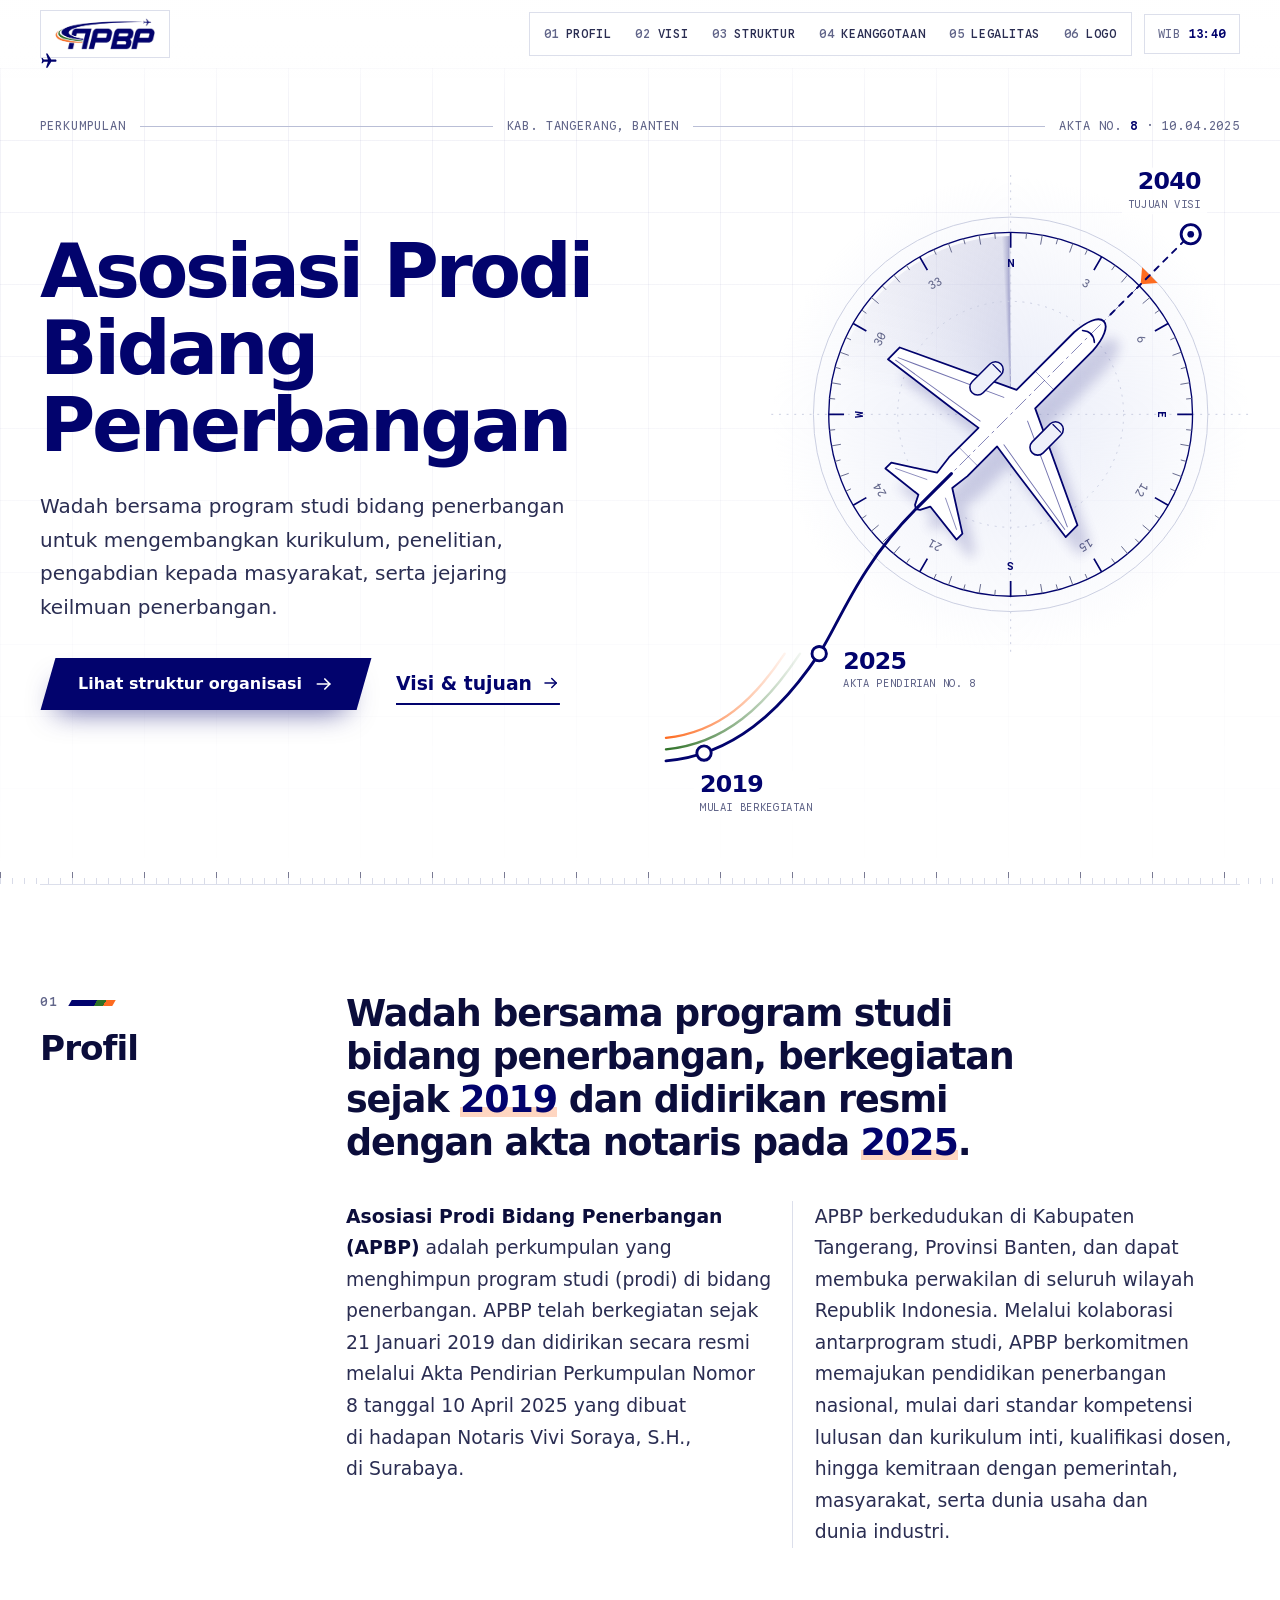
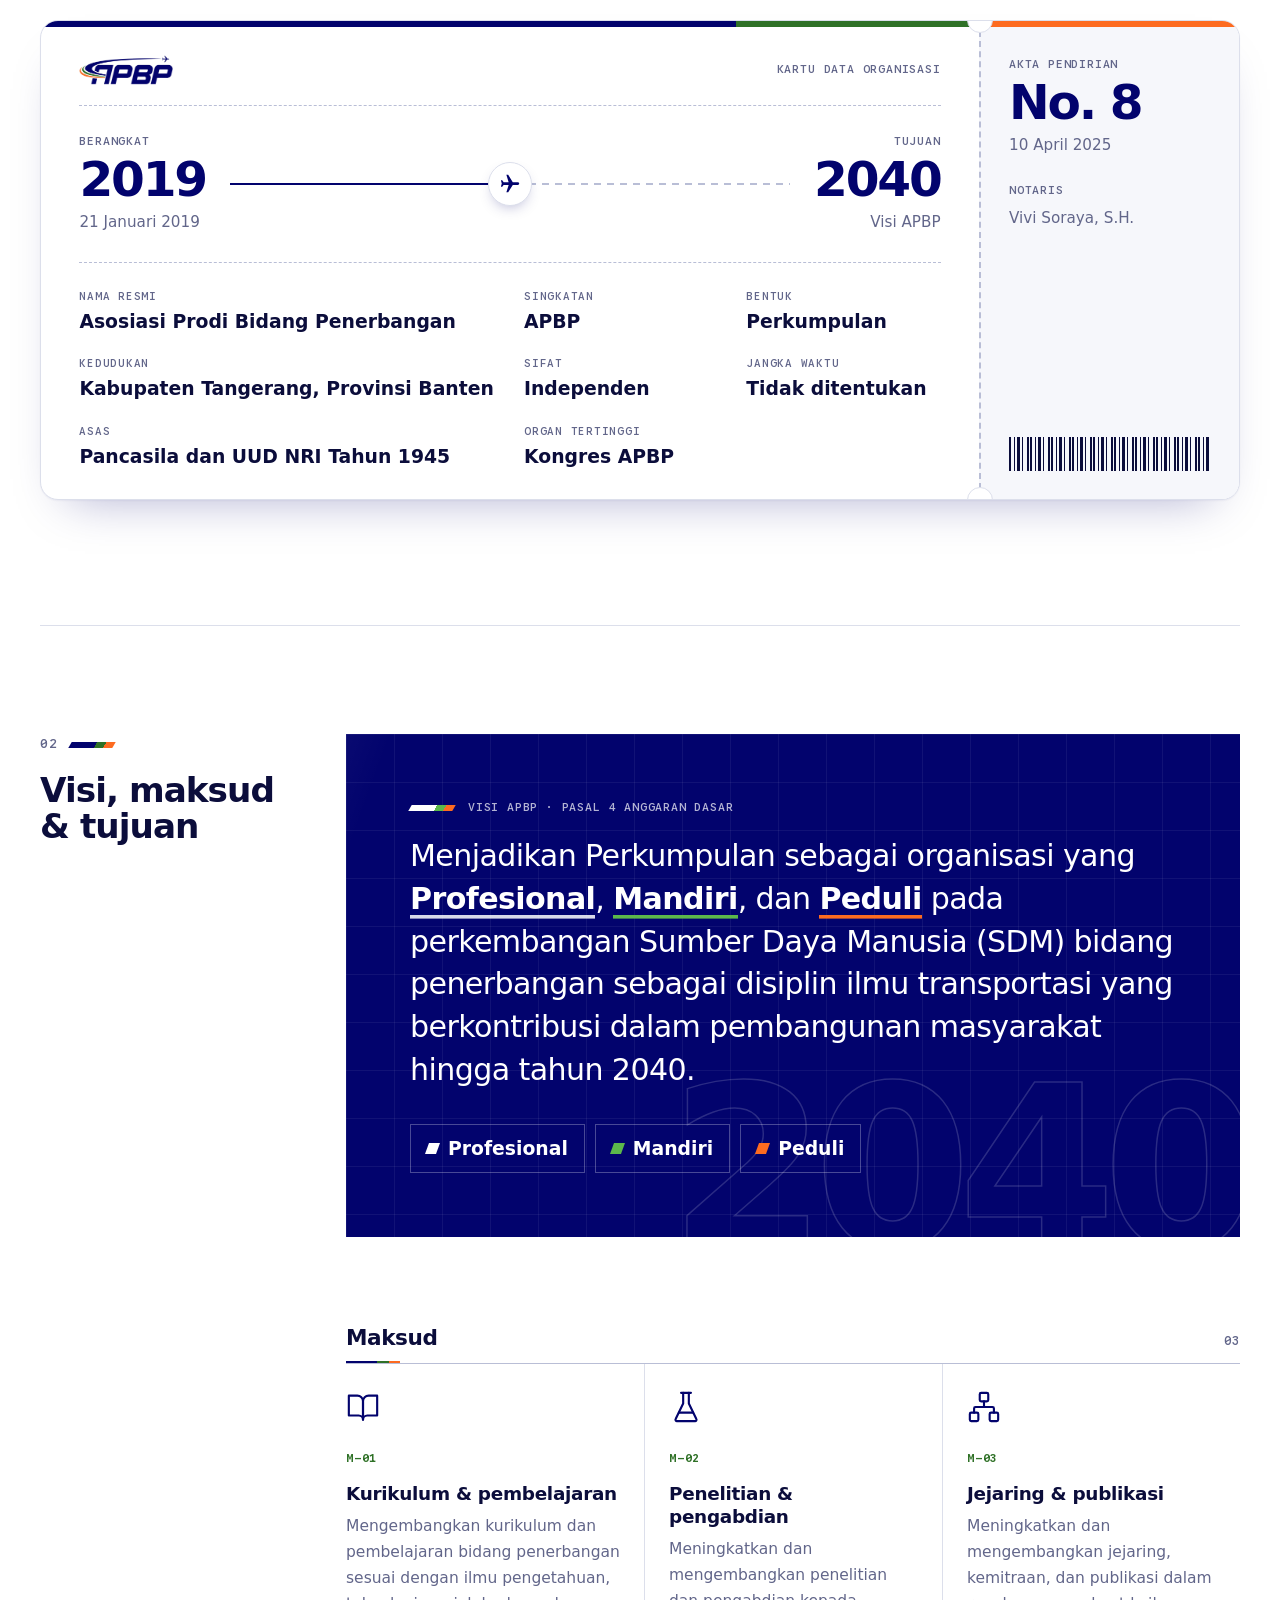
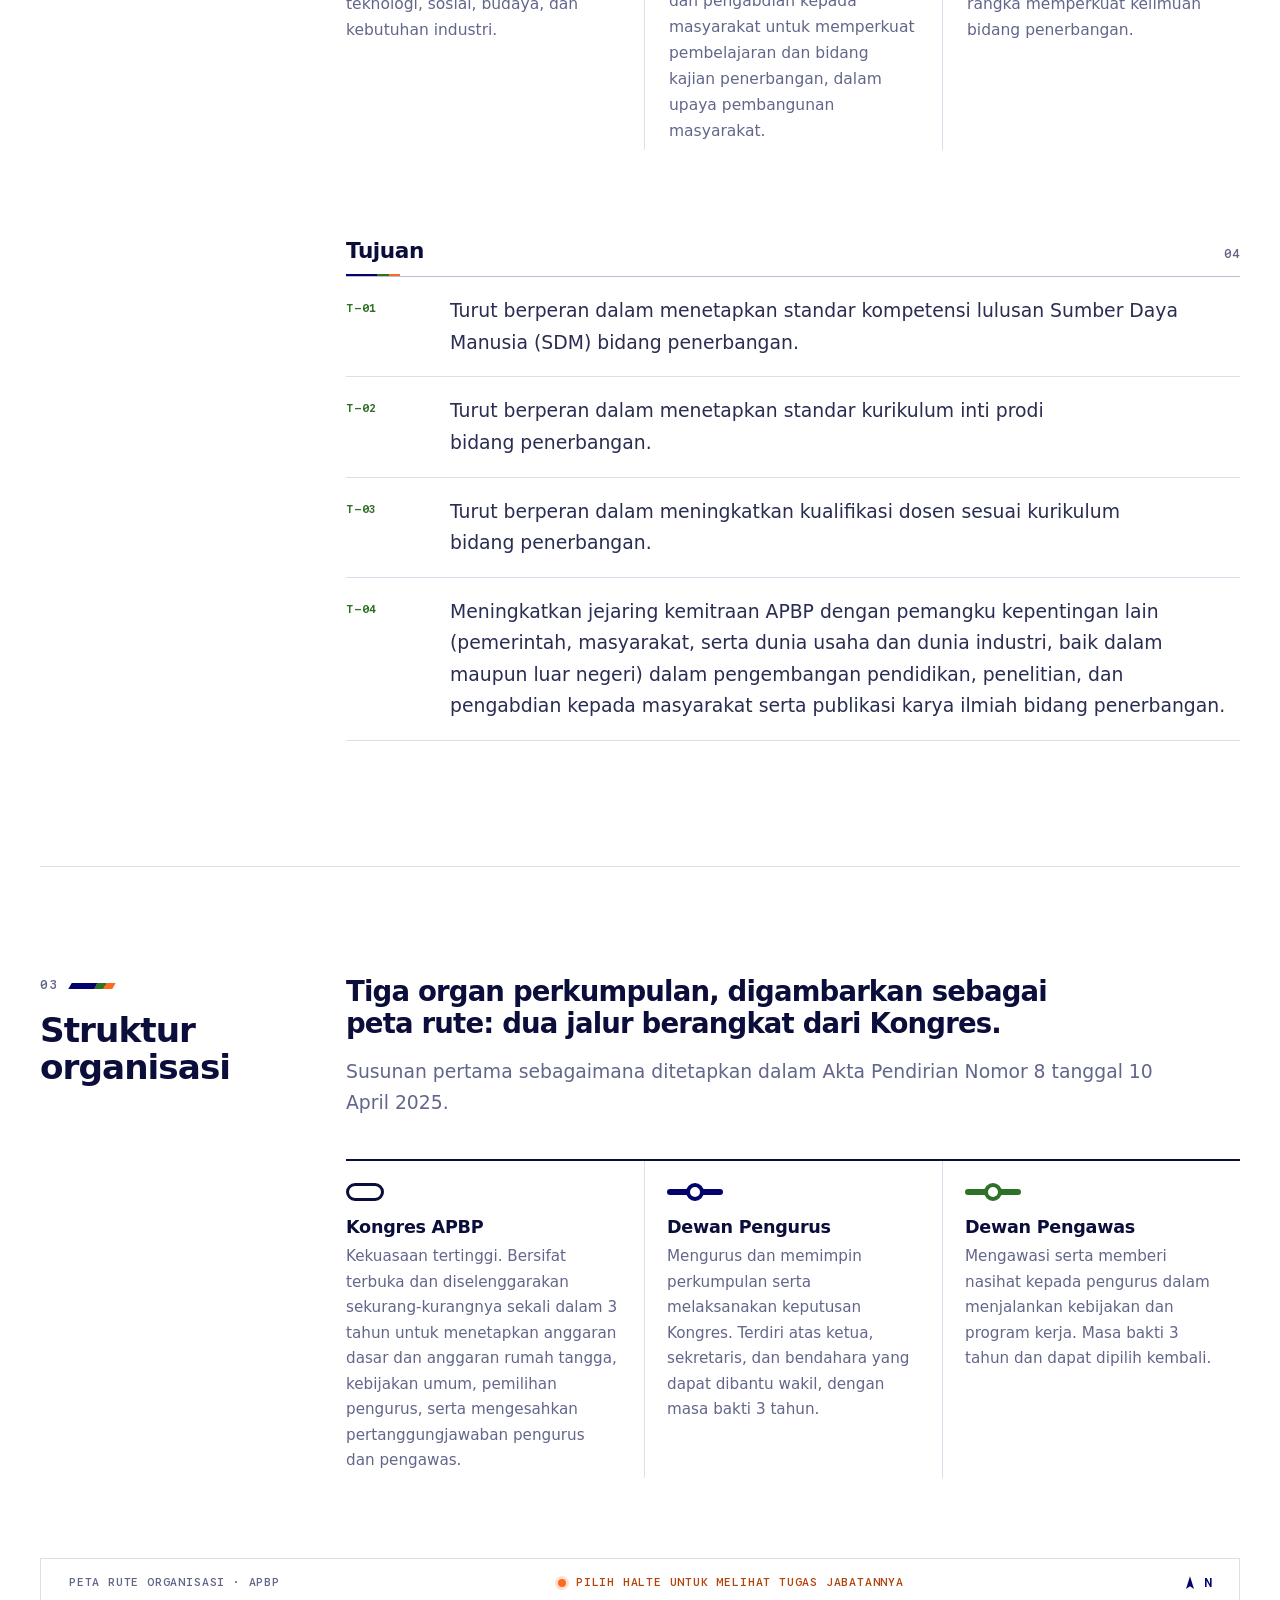
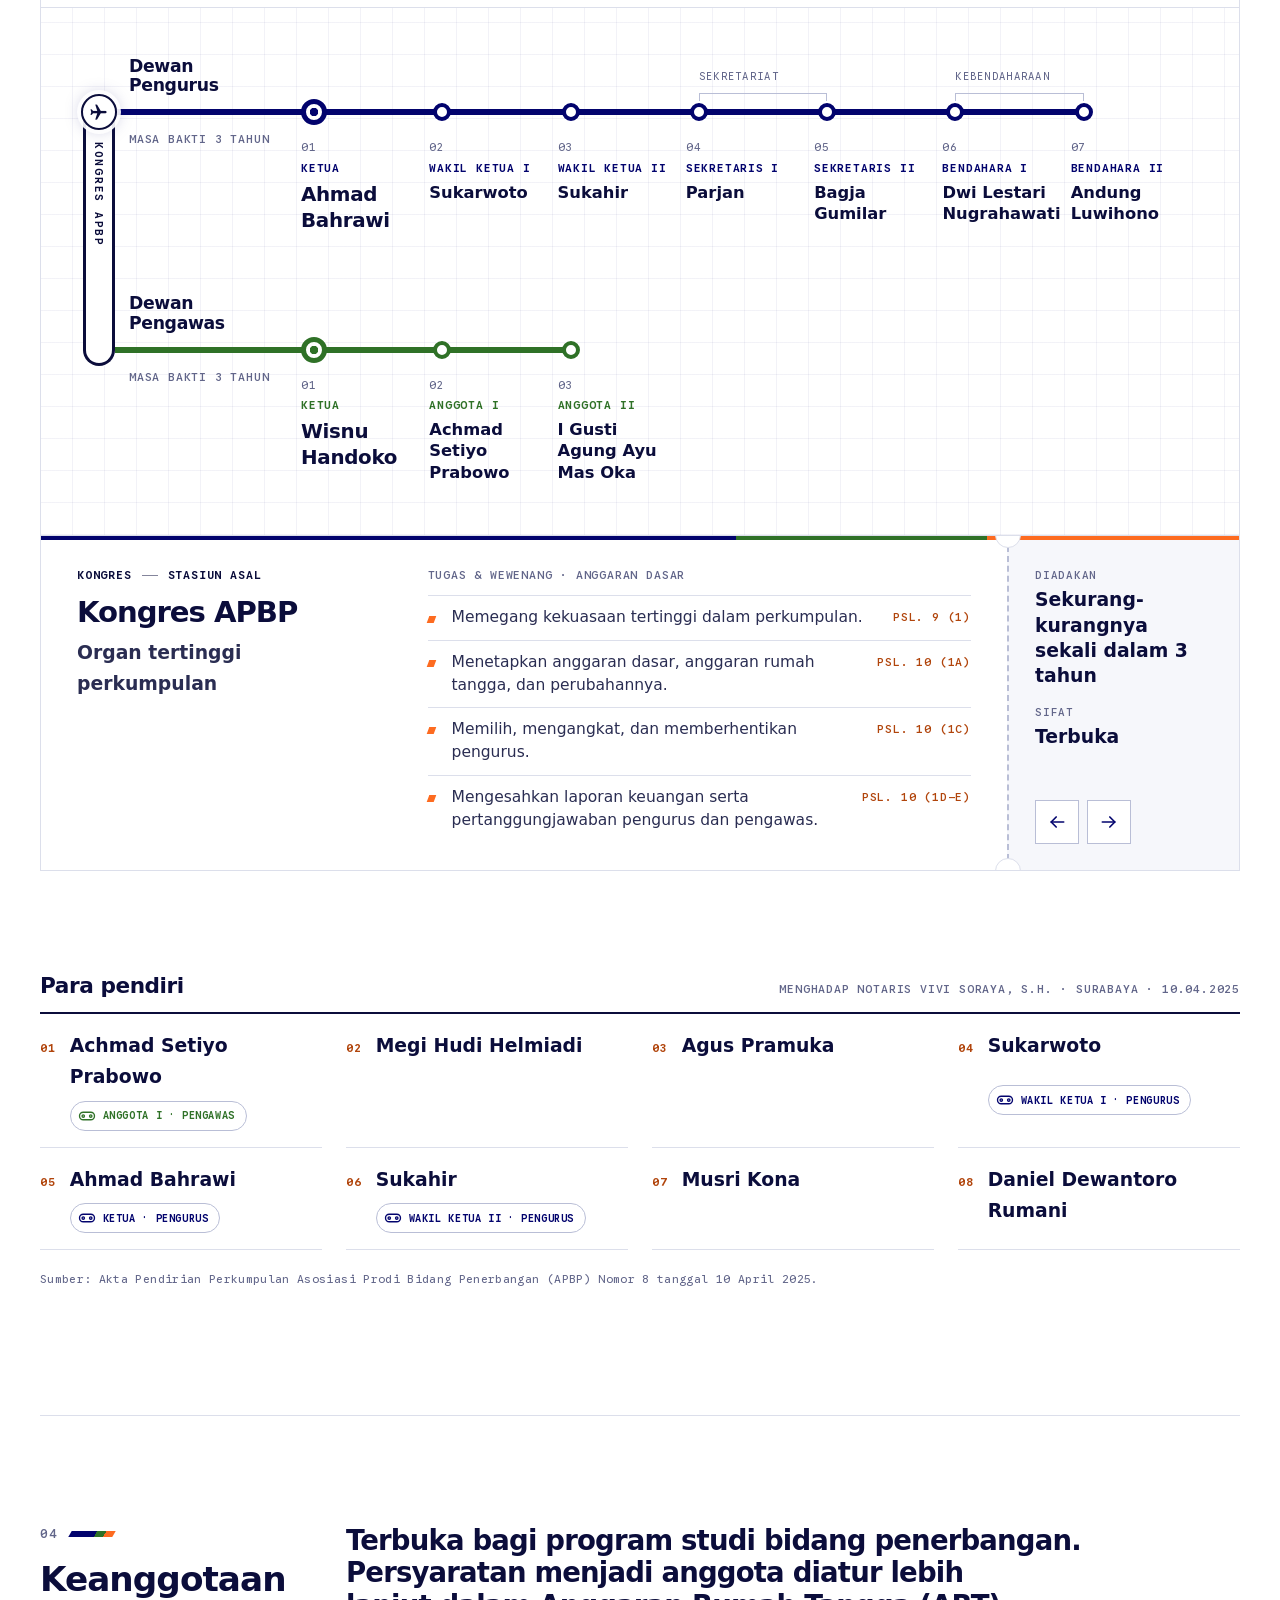
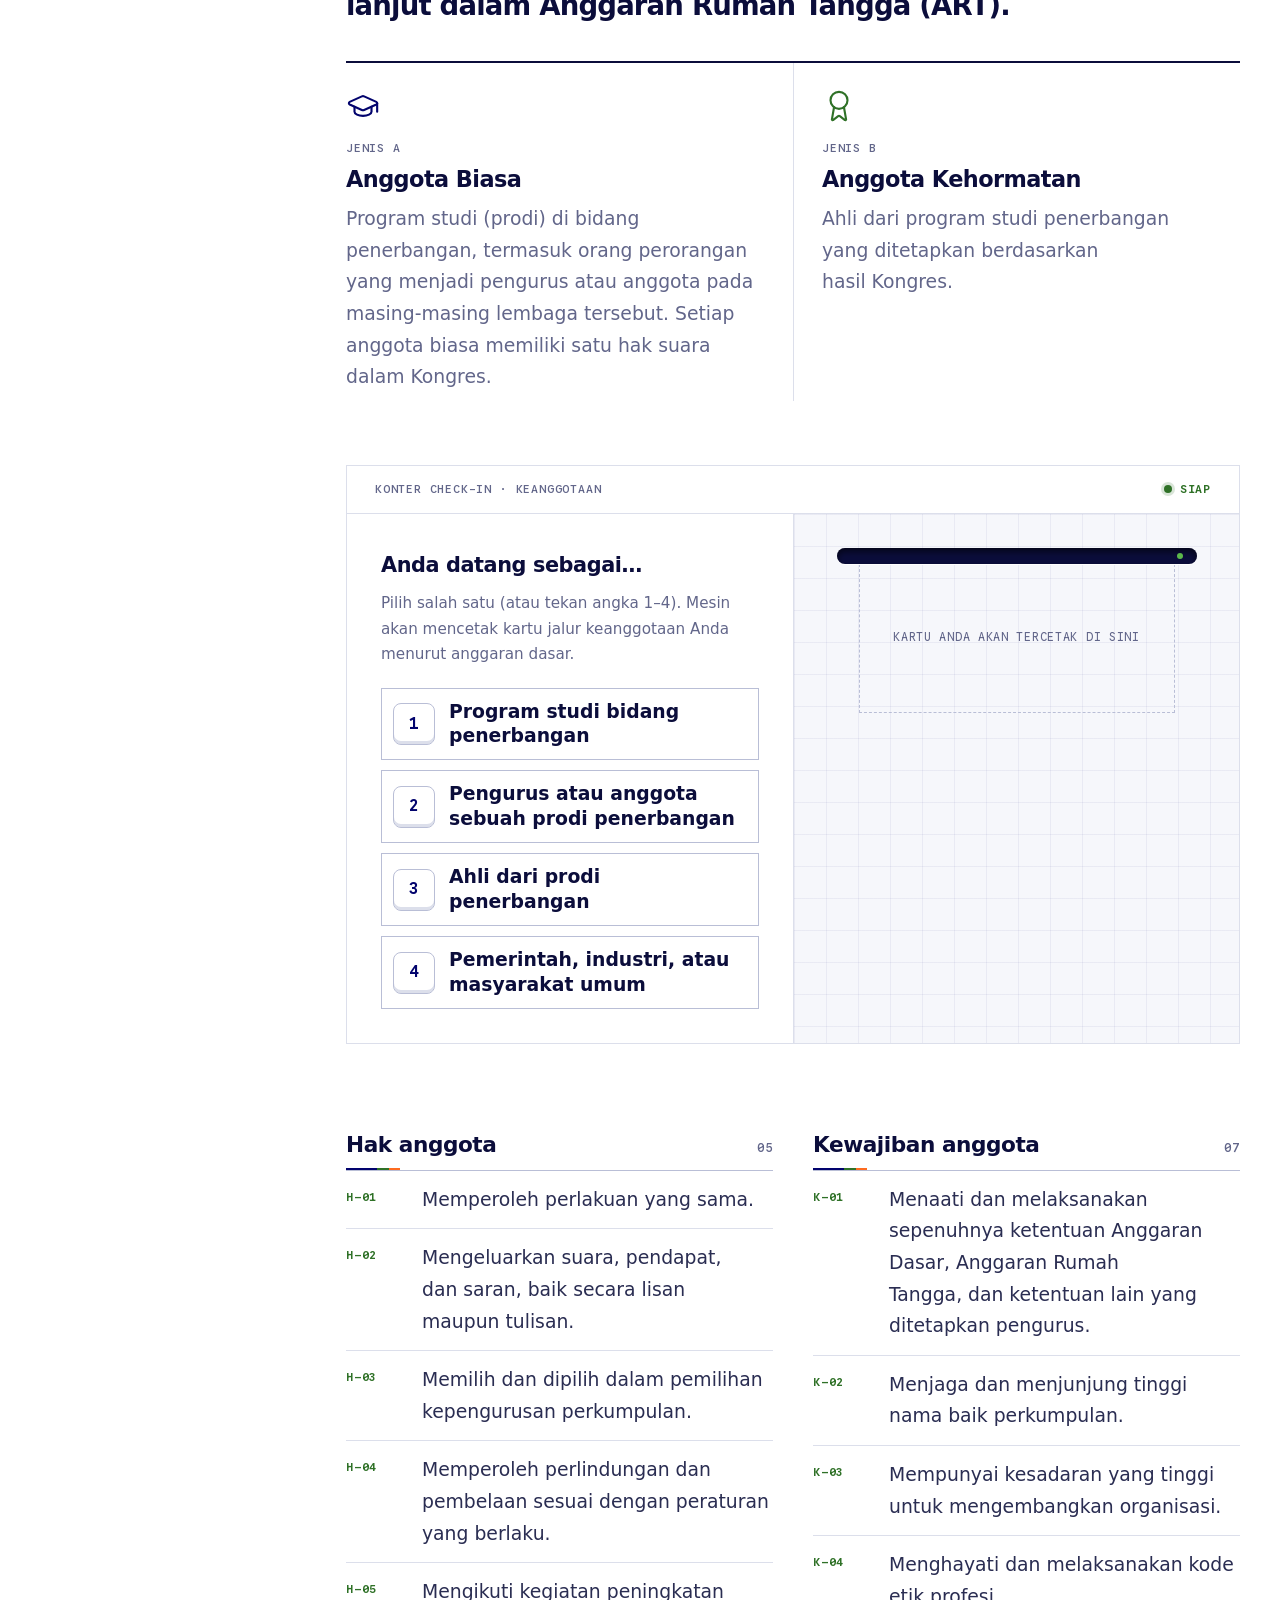
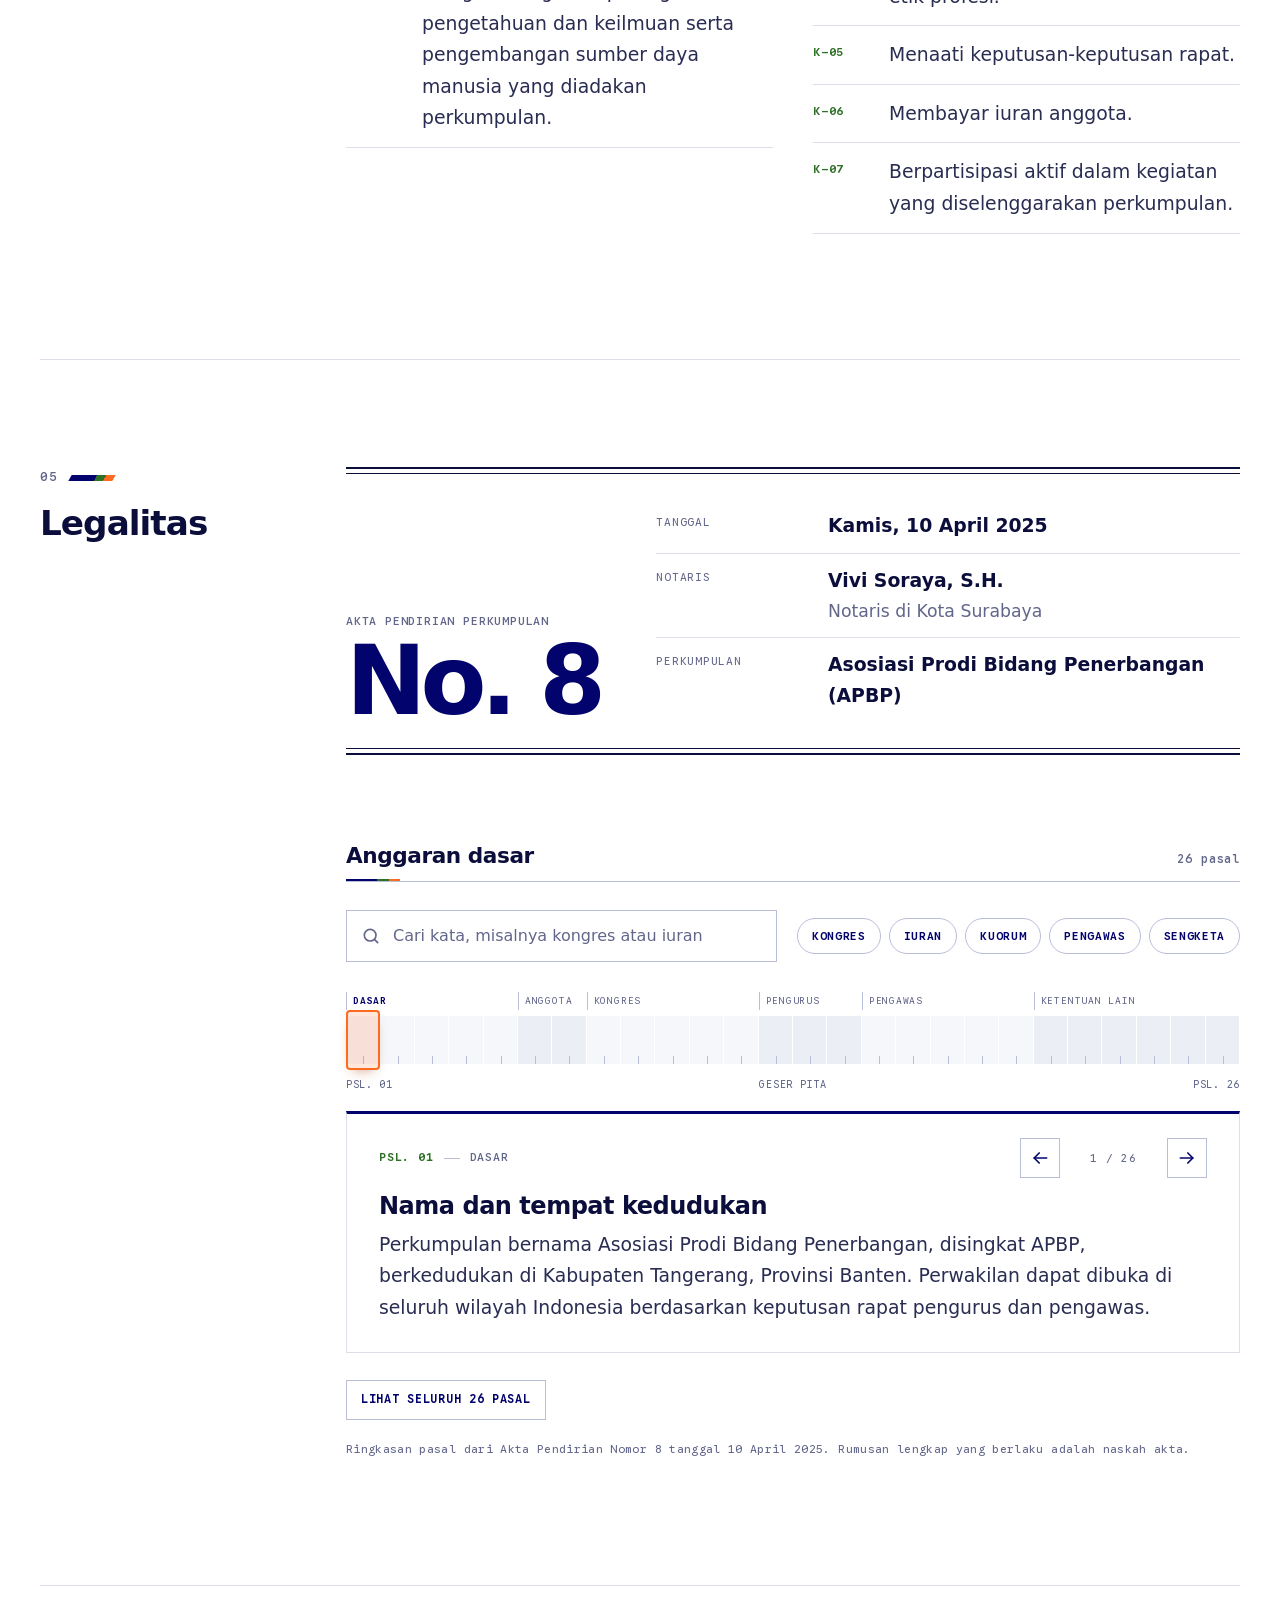
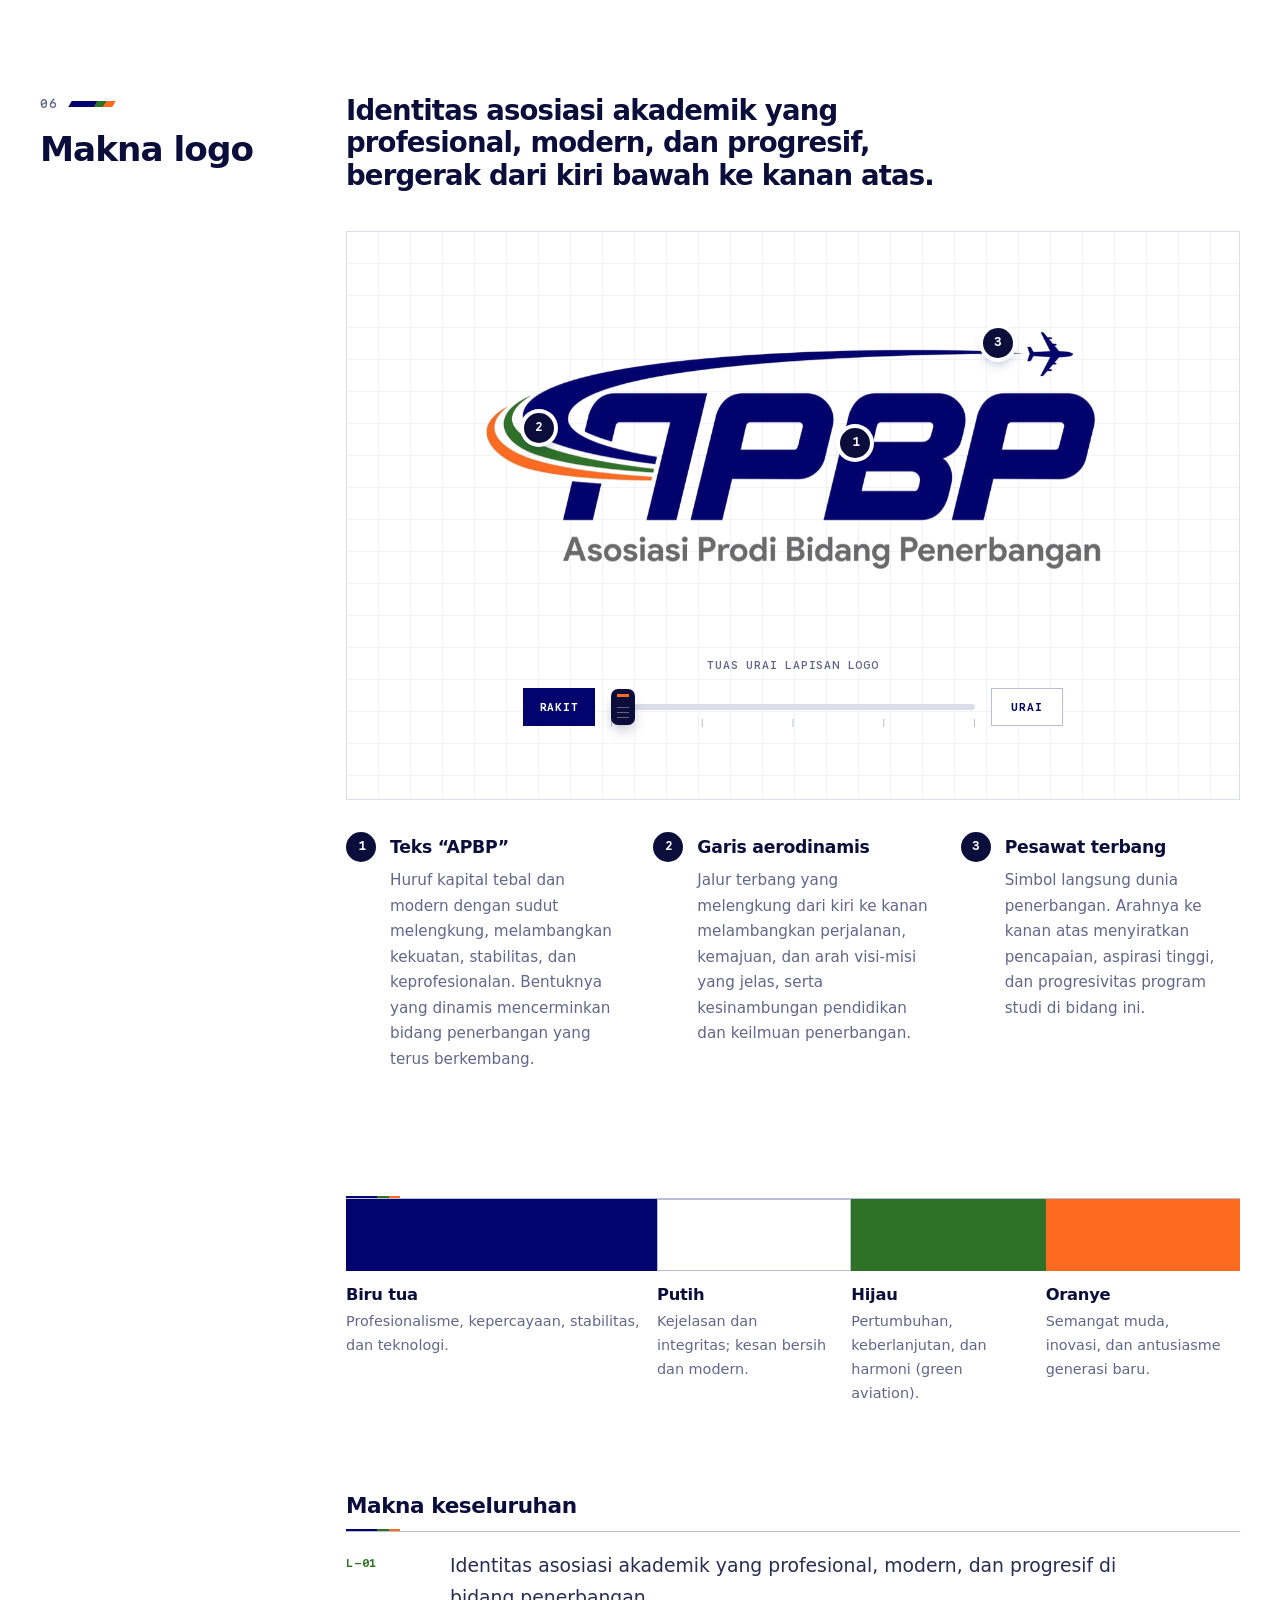
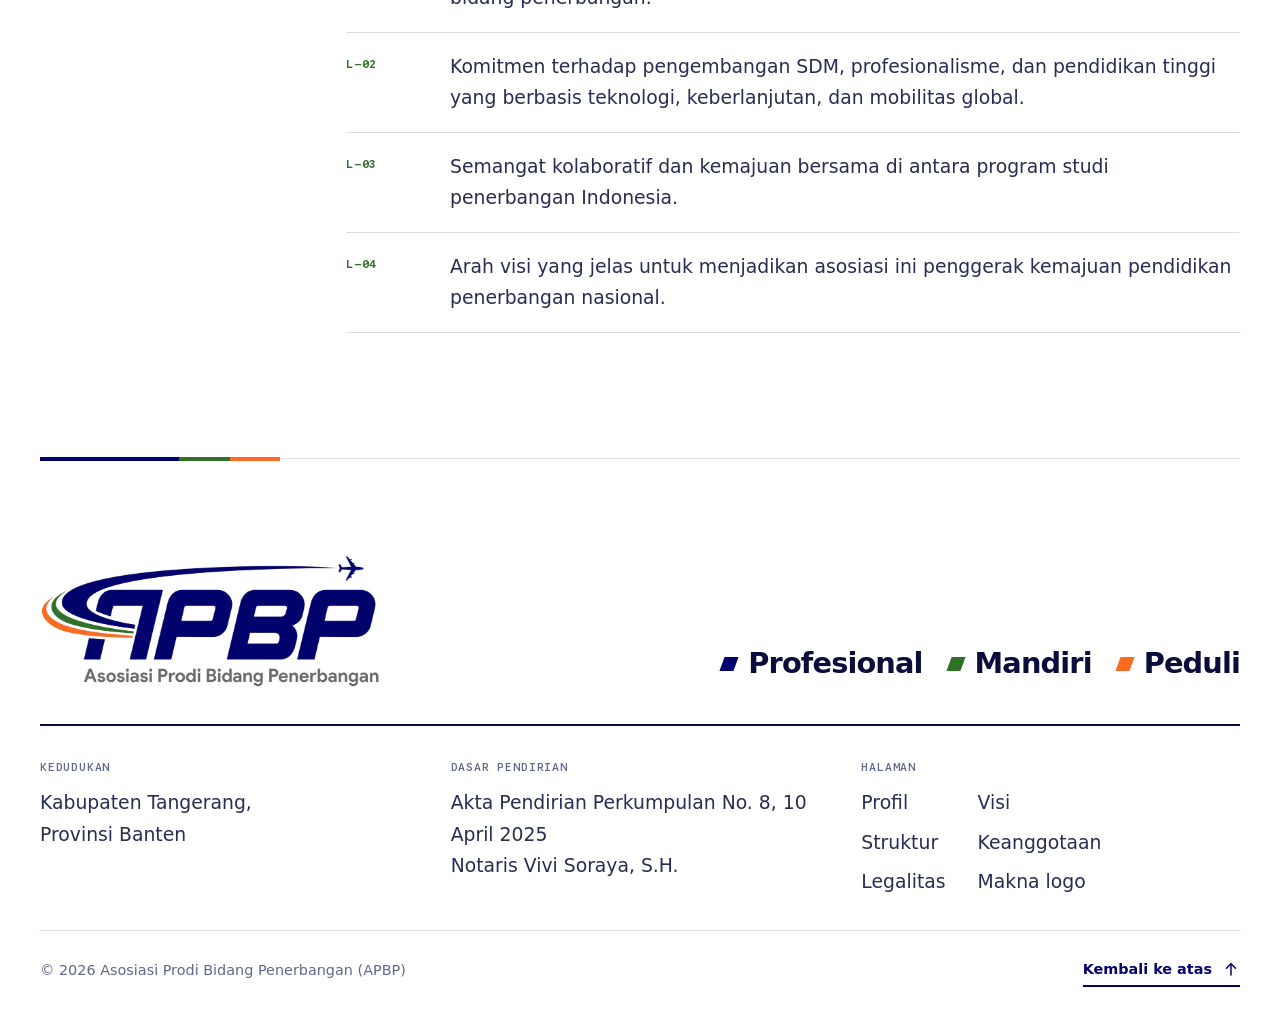
==== index.html @ 8573d023 "Rilis awal website APBP" ====
<!doctype html>
<html lang="id">
<head>
  <meta charset="utf-8">
  <meta name="viewport" content="width=device-width, initial-scale=1">
  <title>APBP — Asosiasi Prodi Bidang Penerbangan</title>
  <meta name="description" content="Profil, visi, struktur organisasi, keanggotaan, dan legalitas Asosiasi Prodi Bidang Penerbangan (APBP) sesuai Akta Pendirian Nomor 8 tanggal 10 April 2025.">
  <meta name="theme-color" content="#ffffff">
  <meta name="color-scheme" content="light">
  <link rel="canonical" href="https://apbp.my.id/">

  <link rel="icon" href="favicon.ico" sizes="48x48">
  <link rel="icon" type="image/png" sizes="32x32" href="assets/img/favicon-32.png">
  <link rel="icon" type="image/png" sizes="192x192" href="assets/img/icon-192.png">
  <link rel="apple-touch-icon" href="assets/img/apple-touch-icon.png">
  <link rel="manifest" href="site.webmanifest">

  <meta property="og:type" content="website">
  <meta property="og:url" content="https://apbp.my.id/">
  <meta property="og:locale" content="id_ID">
  <meta property="og:site_name" content="APBP">
  <meta property="og:title" content="APBP — Asosiasi Prodi Bidang Penerbangan">
  <meta property="og:description" content="Profil, visi, struktur organisasi, dan legalitas Asosiasi Prodi Bidang Penerbangan (APBP).">
  <meta property="og:image" content="https://apbp.my.id/assets/img/og-image.png">
  <meta property="og:image:width" content="1200">
  <meta property="og:image:height" content="630">
  <meta property="og:image:alt" content="Logo APBP, Asosiasi Prodi Bidang Penerbangan">
  <meta name="twitter:card" content="summary_large_image">

  <!-- dunia 3D hanya untuk perangkat yang mampu (lihat assets/js/world3d.js) -->
  <script>
    (function () {
      try {
        var reduce = window.matchMedia("(prefers-reduced-motion: reduce)").matches;
        var saveData = navigator.connection && navigator.connection.saveData;
        var weak = (navigator.hardwareConcurrency || 4) <= 2 || (navigator.deviceMemory || 4) <= 2;
        if (!reduce && !saveData && !weak && "WebGL2RenderingContext" in window) {
          document.documentElement.classList.add("world-3d");
        }
      } catch (e) {}
    })();
  </script>

  <link rel="preconnect" href="https://cdn.jsdelivr.net" crossorigin>
  <link rel="preconnect" href="https://fonts.googleapis.com">
  <link rel="preconnect" href="https://fonts.gstatic.com" crossorigin>
  <link rel="stylesheet" href="https://fonts.googleapis.com/css2?family=Google+Sans:wght@400..700&family=Google+Sans+Code:wght@400..600&display=swap">
  <link rel="stylesheet" href="assets/css/style.css">

  <script type="application/ld+json">
  {
    "@context": "https://schema.org",
    "@type": "Organization",
    "name": "Asosiasi Prodi Bidang Penerbangan",
    "alternateName": "APBP",
    "url": "https://apbp.my.id/",
    "logo": "https://apbp.my.id/assets/img/logo-apbp.png",
    "foundingDate": "2025-04-10",
    "address": {
      "@type": "PostalAddress",
      "addressLocality": "Kabupaten Tangerang",
      "addressRegion": "Banten",
      "addressCountry": "ID"
    }
  }
  </script>
</head>
<body>
  <svg class="sprite" aria-hidden="true" focusable="false">
    <symbol id="i-arrow" viewBox="0 0 24 24"><path d="M4 12h15"/><path d="m13 6 6 6-6 6"/></symbol>
    <symbol id="i-up" viewBox="0 0 24 24"><path d="M12 20V5"/><path d="m6 11 6-6 6 6"/></symbol>
    <symbol id="i-menu" viewBox="0 0 24 24"><path d="M3 7h18"/><path d="M3 12h18"/><path d="M3 17h12"/></symbol>
    <symbol id="i-close" viewBox="0 0 24 24"><path d="M6 6l12 12"/><path d="M18 6 6 18"/></symbol>
    <symbol id="i-plane" viewBox="0 0 24 24"><path d="M21 16v-2l-8-5V3.5c0-.83-.67-1.5-1.5-1.5S10 2.67 10 3.5V9l-8 5v2l8-2.5V19l-2 1.5V22l3.5-1 3.5 1v-1.5L13 19v-5.5l8 2.5z"/></symbol>
    <symbol id="i-book" viewBox="0 0 24 24"><path d="M2 4h6a4 4 0 0 1 4 4v13a3 3 0 0 0-3-3H2z"/><path d="M22 4h-6a4 4 0 0 0-4 4v13a3 3 0 0 1 3-3h7z"/></symbol>
    <symbol id="i-flask" viewBox="0 0 24 24"><path d="M10 2v7.5L4.7 20.5a1 1 0 0 0 .9 1.5h12.8a1 1 0 0 0 .9-1.5L14 9.5V2"/><path d="M8.5 2h7"/><path d="M7 16h10"/></symbol>
    <symbol id="i-network" viewBox="0 0 24 24"><rect x="16" y="16" width="6" height="6" rx="1"/><rect x="2" y="16" width="6" height="6" rx="1"/><rect x="9" y="2" width="6" height="6" rx="1"/><path d="M5 16v-3a1 1 0 0 1 1-1h12a1 1 0 0 1 1 1v3"/><path d="M12 12V8"/></symbol>
    <symbol id="i-graduation" viewBox="0 0 24 24"><path d="M21.4 10.9a1 1 0 0 0 0-1.8l-8.6-3.9a2 2 0 0 0-1.6 0L2.6 9.1a1 1 0 0 0 0 1.8l8.6 3.9a2 2 0 0 0 1.6 0z"/><path d="M22 10v6"/><path d="M6 12.5V16a6 3 0 0 0 12 0v-3.5"/></symbol>
    <symbol id="i-award" viewBox="0 0 24 24"><path d="m15.5 12.9 1.5 8.5a.5.5 0 0 1-.8.5l-3.6-2.7a1 1 0 0 0-1.2 0l-3.6 2.7a.5.5 0 0 1-.8-.5l1.5-8.5"/><circle cx="12" cy="8" r="6"/></symbol>
    <symbol id="i-north" viewBox="0 0 24 24"><path d="M12 2 18 21 12 17 6 21z"/></symbol>
    <symbol id="i-search" viewBox="0 0 24 24"><circle cx="11" cy="11" r="7"/><path d="m20 20-3.6-3.6"/></symbol>
    <symbol id="i-transfer" viewBox="0 0 24 24"><rect x="2" y="7" width="20" height="10" rx="5"/><circle cx="7" cy="12" r="1.6"/><circle cx="17" cy="12" r="1.6"/></symbol>
  </svg>

  <a class="skip-link" href="#konten">Langsung ke konten</a>

  <header class="site-header">
    <div class="container header-inner">
      <a class="brand" href="#top" aria-label="APBP, kembali ke atas">
        <img src="assets/img/logo-apbp-mark.webp" alt="" width="480" height="154">
      </a>

      <nav class="site-nav" id="nav-utama" aria-label="Navigasi utama">
        <a href="#profil"><span class="n">01</span>Profil</a>
        <a href="#visi"><span class="n">02</span>Visi</a>
        <a href="#struktur"><span class="n">03</span>Struktur</a>
        <a href="#keanggotaan"><span class="n">04</span>Keanggotaan</a>
        <a href="#legalitas"><span class="n">05</span>Legalitas</a>
        <a href="#logo"><span class="n">06</span>Logo</a>
      </nav>

      <p class="clock" aria-hidden="true">WIB <span data-clock>--:--</span></p>

      <button class="nav-toggle" type="button" aria-expanded="false" aria-controls="nav-utama">
        <svg class="icon icon-open" aria-hidden="true"><use href="#i-menu"/></svg>
        <svg class="icon icon-close" aria-hidden="true"><use href="#i-close"/></svg>
        <span class="visually-hidden">Menu</span>
      </button>
    </div>
    <div class="progress" aria-hidden="true">
      <span class="progress-bar"></span>
      <svg class="progress-plane"><use href="#i-plane"/></svg>
    </div>
  </header>

  <main id="konten">
    <!-- ================= HERO ================= -->
    <section class="hero" aria-labelledby="judul-utama">
      <div class="container">
        <p class="hero-meta">
          <span>Perkumpulan</span><i class="sep" aria-hidden="true"></i>
          <span>Kab. Tangerang, Banten</span><i class="sep" aria-hidden="true"></i>
          <span>Akta No. <strong>8</strong> · 10.04.2025</span>
        </p>

        <div class="hero-grid">
          <div class="hero-copy">
            <h1 class="hero-title" id="judul-utama">Asosiasi Prodi <span>Bidang Penerbangan</span></h1>
            <p class="hero-lead">Wadah bersama program studi bidang penerbangan untuk mengembangkan kurikulum, penelitian, pengabdian kepada masyarakat, serta jejaring keilmuan penerbangan.</p>
            <div class="hero-links">
              <a class="btn-slant" href="#struktur">
                <span>Lihat struktur organisasi</span>
                <svg class="icon" aria-hidden="true"><use href="#i-arrow"/></svg>
              </a>
              <a class="link-arrow" href="#visi">
                Visi &amp; tujuan
                <svg class="icon" aria-hidden="true"><use href="#i-arrow"/></svg>
              </a>
            </div>
          </div>

          <div class="hero-art">
            <div class="radar" aria-hidden="true"></div>
            <svg class="hero-art-svg" viewBox="0 0 600 620" aria-hidden="true" focusable="false"><defs><linearGradient id="ha-fade-g" gradientUnits="userSpaceOnUse" x1="0" y1="0" x2="150" y2="0"><stop offset="0" stop-color="#2f7127"/><stop offset="1" stop-color="#2f7127" stop-opacity="0"/></linearGradient><linearGradient id="ha-fade-o" gradientUnits="userSpaceOnUse" x1="0" y1="0" x2="135" y2="0"><stop offset="0" stop-color="#fd6b20"/><stop offset="1" stop-color="#fd6b20" stop-opacity="0"/></linearGradient><filter id="ha-blur" x="-20%" y="-20%" width="140%" height="140%"><feGaussianBlur stdDeviation="5"/></filter></defs><g class="ha-back"><g class="ha-guides" stroke="#c9cde0" stroke-width="1" fill="none"><path d="M110 250H610M360 0V500" stroke-dasharray="2 6"/><circle cx="360" cy="250" r="118" stroke-dasharray="2 6"/><circle cx="360" cy="250" r="206"/></g><g class="ha-dial" style="transform-origin:360px 250px"><circle cx="360" cy="250" r="190" fill="none" stroke="#02036d" stroke-width="1.4"/><path d="M376.6 60.7L376.0 66.7M393.0 62.9L391.3 72.7M409.2 66.5L407.6 72.3M425.0 71.5L421.6 80.9M440.3 77.8L437.8 83.2M469.0 94.4L465.5 99.3M482.1 104.5L475.7 112.1M494.4 115.6L490.1 119.9M505.5 127.9L497.9 134.3M515.6 141.0L510.7 144.5M532.2 169.7L526.8 172.2M538.5 185.0L529.1 188.4M543.5 200.8L537.7 202.4M547.1 217.0L537.3 218.7M549.3 233.4L543.3 234.0M549.3 266.6L543.3 266.0M547.1 283.0L537.3 281.3M543.5 299.2L537.7 297.6M538.5 315.0L529.1 311.6M532.2 330.3L526.8 327.8M515.6 359.0L510.7 355.5M505.5 372.1L497.9 365.7M494.4 384.4L490.1 380.1M482.1 395.5L475.7 387.9M469.0 405.6L465.5 400.7M440.3 422.2L437.8 416.8M425.0 428.5L421.6 419.1M409.2 433.5L407.6 427.7M393.0 437.1L391.3 427.3M376.6 439.3L376.0 433.3M343.4 439.3L344.0 433.3M327.0 437.1L328.7 427.3M310.8 433.5L312.4 427.7M295.0 428.5L298.4 419.1M279.7 422.2L282.2 416.8M251.0 405.6L254.5 400.7M237.9 395.5L244.3 387.9M225.6 384.4L229.9 380.1M214.5 372.1L222.1 365.7M204.4 359.0L209.3 355.5M187.8 330.3L193.2 327.8M181.5 315.0L190.9 311.6M176.5 299.2L182.3 297.6M172.9 283.0L182.7 281.3M170.7 266.6L176.7 266.0M170.7 233.4L176.7 234.0M172.9 217.0L182.7 218.7M176.5 200.8L182.3 202.4M181.5 185.0L190.9 188.4M187.8 169.7L193.2 172.2M204.4 141.0L209.3 144.5M214.5 127.9L222.1 134.3M225.6 115.6L229.9 119.9M237.9 104.5L244.3 112.1M251.0 94.4L254.5 99.3M279.7 77.8L282.2 83.2M295.0 71.5L298.4 80.9M310.8 66.5L312.4 72.3M327.0 62.9L328.7 72.7M343.4 60.7L344.0 66.7" stroke="#62668a" stroke-width="1"/><path d="M360.0 60.0L360.0 76.0M455.0 85.5L447.0 99.3M524.5 155.0L510.7 163.0M550.0 250.0L534.0 250.0M524.5 345.0L510.7 337.0M455.0 414.5L447.0 400.7M360.0 440.0L360.0 424.0M265.0 414.5L273.0 400.7M195.5 345.0L209.3 337.0M170.0 250.0L186.0 250.0M195.5 155.0L209.3 163.0M265.0 85.5L273.0 99.3" stroke="#02036d" stroke-width="1.8"/><text x="360.0" y="92.0" fill="#02036d" font-weight="600" transform="rotate(0 360.0 92.0)">N</text><text x="439.0" y="113.2" fill="#62668a" font-weight="400" transform="rotate(30 439.0 113.2)">3</text><text x="496.8" y="171.0" fill="#62668a" font-weight="400" transform="rotate(60 496.8 171.0)">6</text><text x="518.0" y="250.0" fill="#02036d" font-weight="600" transform="rotate(90 518.0 250.0)">E</text><text x="496.8" y="329.0" fill="#62668a" font-weight="400" transform="rotate(120 496.8 329.0)">12</text><text x="439.0" y="386.8" fill="#62668a" font-weight="400" transform="rotate(150 439.0 386.8)">15</text><text x="360.0" y="408.0" fill="#02036d" font-weight="600" transform="rotate(180 360.0 408.0)">S</text><text x="281.0" y="386.8" fill="#62668a" font-weight="400" transform="rotate(210 281.0 386.8)">21</text><text x="223.2" y="329.0" fill="#62668a" font-weight="400" transform="rotate(240 223.2 329.0)">24</text><text x="202.0" y="250.0" fill="#02036d" font-weight="600" transform="rotate(270 202.0 250.0)">W</text><text x="223.2" y="171.0" fill="#62668a" font-weight="400" transform="rotate(300 223.2 171.0)">30</text><text x="281.0" y="113.2" fill="#62668a" font-weight="400" transform="rotate(330 281.0 113.2)">33</text></g><path class="ha-bug" d="M495.8 114.2L497.3 96.4L513.6 112.7Z" fill="#fd6b20"/></g><g class="ha-flown" fill="none" stroke-linecap="round"><path d="M0 600C62 594 104 554 140 500" stroke="url(#ha-fade-g)" stroke-width="2.5"/><path d="M0 588C56 582 92 548 124 500" stroke="url(#ha-fade-o)" stroke-width="2.5"/><path class="ha-route" pathLength="1" d="M0 612C70 606 120 560 160 500C180 470 201 409 261.0 349.0" stroke="#02036d" stroke-width="3"/></g><path class="ha-planned" d="M464.3 145.7L548.1 61.9" fill="none" stroke="#02036d" stroke-width="2" stroke-dasharray="6 7" stroke-linecap="round"/><circle class="ha-ping ha-ping--dest" cx="548.1" cy="61.9" r="10" fill="none" stroke="#fd6b20" stroke-width="2"/><circle cx="548.1" cy="61.9" r="10" fill="#fff" stroke="#02036d" stroke-width="3"/><circle cx="548.1" cy="61.9" r="3.5" fill="#02036d"/><circle class="ha-ping ha-ping--1" cx="39.7" cy="603.8" r="7.5" fill="none" stroke="#02036d" stroke-width="2"/><circle class="ha-wp" cx="39.7" cy="603.8" r="7.5" fill="#fff" stroke="#02036d" stroke-width="3"/><circle class="ha-ping ha-ping--2" cx="160.0" cy="500.0" r="7.5" fill="none" stroke="#02036d" stroke-width="2"/><circle class="ha-wp" cx="160.0" cy="500.0" r="7.5" fill="#fff" stroke="#02036d" stroke-width="3"/><g class="ha-shadow" transform="translate(374 270) rotate(45) scale(1.25)" filter="url(#ha-blur)" opacity=".16"><path d="M0 -110C6 -110 10 -100 11 -86L11 -18L105 26L105 40L38 31L11 27L11 62L9 78L42 99L42 106L7 102L3 110L0 112L-3 110L-7 102L-42 106L-42 99L-9 78L-11 62L-11 27L-38 31L-105 40L-105 26L-11 -18L-11 -86C-10 -100 -6 -110 0 -110Z" fill="#02036d"/></g><g class="ha-float"><g class="ha-plane" transform="translate(360 250) rotate(45) scale(1.25)" stroke="#02036d" stroke-linejoin="round" stroke-linecap="round"><path d="M0 -110C6 -110 10 -100 11 -86L11 -18L105 26L105 40L38 31L11 27L11 62L9 78L42 99L42 106L7 102L3 110L0 112L-3 110L-7 102L-42 106L-42 99L-9 78L-11 62L-11 27L-38 31L-105 40L-105 26L-11 -18L-11 -86C-10 -100 -6 -110 0 -110Z" fill="#fff" stroke-width="1.5"/><path d="M0 -150V150" stroke-width=".7" stroke-dasharray="12 4 2 4" fill="none" opacity=".55"/><path d="M14 -6L100 33M14 22L38 26L100 36M-14 -6L-100 33M-14 22L-38 26L-100 36" stroke-width=".8" fill="none" opacity=".55"/><path d="M11 -40H-11M11 50H-11" stroke-width=".7" fill="none" opacity=".45"/><path d="M-7 -92Q0 -98 7 -92" stroke-width="1.3" fill="none"/><path d="M0 70V110" stroke-width="2.6" fill="none"/><path d="M11 88L36 100M-11 88L-36 100" stroke-width=".7" fill="none" opacity=".5"/><rect x="29" y="-24" width="13" height="34" rx="6.5" fill="#eef0fa" stroke-width="1.3"/><rect x="-42" y="-24" width="13" height="34" rx="6.5" fill="#eef0fa" stroke-width="1.3"/><path d="M31 -19H40M-40 -19H-31" stroke-width="1" fill="none"/></g></g></svg>
            <ol class="waypoints" aria-label="Perjalanan APBP">
              <li class="wp wp--below" style="--x: 6.61%; --y: 97.39%">
                <span class="wp-year">2019</span>
                <span class="wp-text">Mulai berkegiatan</span>
              </li>
              <li class="wp wp--right" style="--x: 26.67%; --y: 80.65%">
                <span class="wp-year">2025</span>
                <span class="wp-text">Akta pendirian No. 8</span>
              </li>
              <li class="wp wp--above" style="--x: 91.35%; --y: 9.99%">
                <span class="wp-year">2040</span>
                <span class="wp-text">Tujuan visi</span>
              </li>
            </ol>
          </div>
        </div>
      </div>
    </section>

    <!-- ================= 01 PROFIL ================= -->
    <section class="sec" id="profil" data-stop="01" data-title="Profil" aria-labelledby="judul-profil">
      <div class="container sec-grid">
        <header class="rail">
          <p class="rail-no">01</p>
          <h2 class="rail-title" id="judul-profil">Profil</h2>
        </header>

        <div class="sec-body">
          <p class="statement">Wadah bersama program studi bidang penerbangan, berkegiatan sejak <em>2019</em> dan didirikan resmi dengan akta notaris pada <em>2025</em>.</p>

          <div class="prose-cols">
            <p><strong>Asosiasi Prodi Bidang Penerbangan (APBP)</strong> adalah perkumpulan yang menghimpun program studi (prodi) di bidang penerbangan. APBP telah berkegiatan sejak 21 Januari 2019 dan didirikan secara resmi melalui Akta Pendirian Perkumpulan Nomor 8 tanggal 10 April 2025 yang dibuat di hadapan Notaris Vivi Soraya, S.H., di Surabaya.</p>
            <p>APBP berkedudukan di Kabupaten Tangerang, Provinsi Banten, dan dapat membuka perwakilan di seluruh wilayah Republik Indonesia. Melalui kolaborasi antarprogram studi, APBP berkomitmen memajukan pendidikan penerbangan nasional, mulai dari standar kompetensi lulusan dan kurikulum inti, kualifikasi dosen, hingga kemitraan dengan pemerintah, masyarakat, serta dunia usaha dan dunia industri.</p>
          </div>
        </div>
      </div>

      <!-- blok lebar penuh dipisah dari grid rel, supaya judul yang menempel tidak menumpuk -->
      <div class="container sec-wide">
        <article class="pass" aria-labelledby="judul-pass">
          <div class="pass-main">
            <header class="pass-top">
              <img class="pass-logo" src="assets/img/logo-apbp-mark.webp" alt="" width="480" height="154" loading="lazy">
              <h3 class="code" id="judul-pass">Kartu data organisasi</h3>
            </header>

            <div class="pass-route">
              <div>
                <p class="code">Berangkat</p>
                <p class="pass-big">2019</p>
                <p class="pass-sub">21 Januari 2019</p>
              </div>
              <div class="pass-line" aria-hidden="true">
                <span class="plane-track"><span class="plane"><svg><use href="#i-plane"/></svg></span></span>
              </div>
              <div class="pass-dest">
                <p class="code">Tujuan</p>
                <p class="pass-big">2040</p>
                <p class="pass-sub">Visi APBP</p>
              </div>
            </div>

            <dl class="pass-fields">
              <div class="wide"><dt>Nama resmi</dt><dd>Asosiasi Prodi Bidang Penerbangan</dd></div>
              <div><dt>Singkatan</dt><dd>APBP</dd></div>
              <div><dt>Bentuk</dt><dd>Perkumpulan</dd></div>
              <div class="wide"><dt>Kedudukan</dt><dd>Kabupaten Tangerang, Provinsi Banten</dd></div>
              <div><dt>Sifat</dt><dd>Independen</dd></div>
              <div><dt>Jangka waktu</dt><dd>Tidak ditentukan</dd></div>
              <div class="wide"><dt>Asas</dt><dd>Pancasila dan UUD NRI Tahun 1945</dd></div>
              <div class="wide"><dt>Organ tertinggi</dt><dd>Kongres APBP</dd></div>
            </dl>
          </div>

          <aside class="pass-stub">
            <p class="code">Akta pendirian</p>
            <p class="pass-big">No.&nbsp;<span data-bind="legalitas.nomorAkta">8</span></p>
            <p class="pass-sub">10 April 2025</p>
            <p class="code pass-gap">Notaris</p>
            <p class="pass-sub"><span data-bind="legalitas.notaris">Vivi Soraya, S.H.</span></p>
            <span class="barcode" aria-hidden="true"></span>
          </aside>
        </article>
      </div>
    </section>

    <!-- ================= 02 VISI ================= -->
    <section class="sec" id="visi" data-stop="02" data-title="Visi" aria-labelledby="judul-visi">
      <div class="container sec-grid">
        <header class="rail">
          <p class="rail-no">02</p>
          <h2 class="rail-title" id="judul-visi">Visi, maksud &amp; tujuan</h2>
        </header>

        <div class="sec-body">
          <figure class="visi">
            <p class="visi-year" aria-hidden="true">2040</p>
            <figcaption class="code visi-label">Visi APBP · Pasal 4 Anggaran Dasar</figcaption>
            <blockquote class="visi-text">
              <p>Menjadikan Perkumpulan sebagai organisasi yang <mark>Profesional</mark>, <mark>Mandiri</mark>, dan <mark>Peduli</mark> pada perkembangan Sumber Daya Manusia (SDM) bidang penerbangan sebagai disiplin ilmu transportasi yang berkontribusi dalam pembangunan masyarakat hingga tahun 2040.</p>
            </blockquote>
            <ul class="values" role="list">
              <li>Profesional</li>
              <li>Mandiri</li>
              <li>Peduli</li>
            </ul>
          </figure>

          <h3 class="block-title">Maksud <span class="count">03</span></h3>
          <ol class="maksud" role="list">
            <li>
              <svg class="icon m-icon" aria-hidden="true"><use href="#i-book"/></svg>
              <span class="code">M—01</span>
              <h4>Kurikulum &amp; pembelajaran</h4>
              <p>Mengembangkan kurikulum dan pembelajaran bidang penerbangan sesuai dengan ilmu pengetahuan, teknologi, sosial, budaya, dan kebutuhan industri.</p>
            </li>
            <li>
              <svg class="icon m-icon" aria-hidden="true"><use href="#i-flask"/></svg>
              <span class="code">M—02</span>
              <h4>Penelitian &amp; pengabdian</h4>
              <p>Meningkatkan dan mengembangkan penelitian dan pengabdian kepada masyarakat untuk memperkuat pembelajaran dan bidang kajian penerbangan, dalam upaya pembangunan masyarakat.</p>
            </li>
            <li>
              <svg class="icon m-icon" aria-hidden="true"><use href="#i-network"/></svg>
              <span class="code">M—03</span>
              <h4>Jejaring &amp; publikasi</h4>
              <p>Meningkatkan dan mengembangkan jejaring, kemitraan, dan publikasi dalam rangka memperkuat keilmuan bidang penerbangan.</p>
            </li>
          </ol>

          <h3 class="block-title">Tujuan <span class="count">04</span></h3>
          <ol class="rows" role="list">
            <li><span class="code">T—01</span><p>Turut berperan dalam menetapkan standar kompetensi lulusan Sumber Daya Manusia (SDM) bidang penerbangan.</p></li>
            <li><span class="code">T—02</span><p>Turut berperan dalam menetapkan standar kurikulum inti prodi bidang penerbangan.</p></li>
            <li><span class="code">T—03</span><p>Turut berperan dalam meningkatkan kualifikasi dosen sesuai kurikulum bidang penerbangan.</p></li>
            <li><span class="code">T—04</span><p>Meningkatkan jejaring kemitraan APBP dengan pemangku kepentingan lain (pemerintah, masyarakat, serta dunia usaha dan dunia industri, baik dalam maupun luar negeri) dalam pengembangan pendidikan, penelitian, dan pengabdian kepada masyarakat serta publikasi karya ilmiah bidang penerbangan.</p></li>
          </ol>
        </div>
      </div>
    </section>

    <!-- ================= 03 STRUKTUR ================= -->
    <section class="sec" id="struktur" data-stop="03" data-title="Struktur" aria-labelledby="judul-struktur">
      <div class="container sec-grid">
        <header class="rail">
          <p class="rail-no">03</p>
          <h2 class="rail-title" id="judul-struktur">Struktur organisasi</h2>
        </header>

        <div class="sec-body">
          <p class="statement statement--sm">Tiga organ perkumpulan, digambarkan sebagai peta rute: dua jalur berangkat dari Kongres.</p>
          <p class="note" data-bind="periode.keterangan">Susunan pertama sebagaimana ditetapkan dalam Akta Pendirian Nomor 8 tanggal 10 April 2025.</p>

          <ul class="legend" role="list">
            <li>
              <span class="key key--hub" aria-hidden="true"></span>
              <h3>Kongres APBP</h3>
              <p>Kekuasaan tertinggi. Bersifat terbuka dan diselenggarakan sekurang-kurangnya sekali dalam 3 tahun untuk menetapkan anggaran dasar dan anggaran rumah tangga, kebijakan umum, pemilihan pengurus, serta mengesahkan pertanggungjawaban pengurus dan pengawas.</p>
            </li>
            <li>
              <span class="key key--navy" aria-hidden="true"></span>
              <h3>Dewan Pengurus</h3>
              <p>Mengurus dan memimpin perkumpulan serta melaksanakan keputusan Kongres. Terdiri atas ketua, sekretaris, dan bendahara yang dapat dibantu wakil, dengan masa bakti 3 tahun.</p>
            </li>
            <li>
              <span class="key key--green" aria-hidden="true"></span>
              <h3>Dewan Pengawas</h3>
              <p>Mengawasi serta memberi nasihat kepada pengurus dalam menjalankan kebijakan dan program kerja. Masa bakti 3 tahun dan dapat dipilih kembali.</p>
            </li>
          </ul>
        </div>
      </div>

      <!-- blok lebar penuh dipisah dari grid rel, supaya judul yang menempel tidak menumpuk -->
      <div class="container sec-wide">
        <div class="chart">
          <div class="chart-bar">
            <p class="code">Peta rute organisasi · APBP</p>
            <p class="code chart-hint" hidden>Pilih halte untuk melihat tugas jabatannya</p>
            <p class="chart-north" aria-hidden="true"><svg><use href="#i-north"/></svg>N</p>
          </div>

          <div class="network" role="group" aria-label="Peta susunan pengurus dan pengawas">
            <div class="net-hub">
              <div class="net-hub-head">
                <p class="net-hub-name">Kongres <br>APBP</p>
                <p class="code">Organ tertinggi</p>
              </div>
            </div>

            <div class="net-line net-line--pengurus">
              <div class="net-head">
                <h3>Dewan Pengurus</h3>
                <p class="code" data-bind="periode.masaBakti">Masa bakti 3 tahun</p>
              </div>
              <ol class="stops" data-org="pengurus" role="list"></ol>
            </div>

            <div class="net-line net-line--pengawas">
              <div class="net-head">
                <h3>Dewan Pengawas</h3>
                <p class="code" data-bind="periode.masaBakti">Masa bakti 3 tahun</p>
              </div>
              <ol class="stops" data-org="pengawas" role="list"></ol>
            </div>
            <noscript><p class="note">Aktifkan JavaScript pada browser untuk menampilkan susunan pengurus.</p></noscript>
          </div>

          <!-- tiket jabatan: diisi main.js sesuai halte yang dipilih -->
          <div class="ticket" id="tiket-jabatan" hidden>
            <div class="ticket-main">
              <div class="ticket-id">
                <p class="code ticket-kicker"><span data-tk="line">Kongres</span><i class="ticket-sep" aria-hidden="true"></i><span data-tk="stop">Stasiun asal</span></p>
                <p class="ticket-name" data-tk="name">Kongres APBP</p>
                <p class="ticket-role" data-tk="role">Organ tertinggi</p>
              </div>
              <div class="ticket-duties">
                <p class="code">Tugas &amp; wewenang · anggaran dasar</p>
                <ul data-tk="duties" role="list"></ul>
              </div>
            </div>
            <div class="ticket-stub">
              <dl class="ticket-facts" data-tk="facts"></dl>
              <div class="ticket-nav">
                <button type="button" data-step="-1" aria-label="Halte sebelumnya"><svg class="icon" aria-hidden="true"><use href="#i-arrow"/></svg></button>
                <button type="button" data-step="1" aria-label="Halte berikutnya"><svg class="icon" aria-hidden="true"><use href="#i-arrow"/></svg></button>
              </div>
            </div>
          </div>
          <p class="visually-hidden" aria-live="polite" data-route-live></p>
        </div>

        <div class="manifest" id="pendiri">
          <div class="manifest-head">
            <h3>Para pendiri</h3>
            <p class="code">Menghadap Notaris Vivi Soraya, S.H. · Surabaya · 10.04.2025</p>
          </div>
          <ol class="manifest-list" data-list="pendiri" role="list"></ol>
          <noscript><p class="note">Aktifkan JavaScript pada browser untuk menampilkan daftar pendiri.</p></noscript>
          <p class="source">Sumber: Akta Pendirian Perkumpulan Asosiasi Prodi Bidang Penerbangan (APBP) Nomor 8 tanggal 10 April 2025.</p>
        </div>
      </div>
    </section>

    <!-- ================= 04 KEANGGOTAAN ================= -->
    <section class="sec" id="keanggotaan" data-stop="04" data-title="Keanggotaan" aria-labelledby="judul-anggota">
      <div class="container sec-grid">
        <header class="rail">
          <p class="rail-no">04</p>
          <h2 class="rail-title" id="judul-anggota">Keanggotaan</h2>
        </header>

        <div class="sec-body">
          <p class="statement statement--sm">Terbuka bagi program studi bidang penerbangan. Persyaratan menjadi anggota diatur lebih lanjut dalam Anggaran Rumah Tangga (ART).</p>

          <div class="split">
            <article>
              <svg class="icon m-icon" aria-hidden="true"><use href="#i-graduation"/></svg>
              <p class="code">Jenis A</p>
              <h3>Anggota Biasa</h3>
              <p>Program studi (prodi) di bidang penerbangan, termasuk orang perorangan yang menjadi pengurus atau anggota pada masing-masing lembaga tersebut. Setiap anggota biasa memiliki satu hak suara dalam Kongres.</p>
            </article>
            <article>
              <svg class="icon m-icon m-icon--green" aria-hidden="true"><use href="#i-award"/></svg>
              <p class="code">Jenis B</p>
              <h3>Anggota Kehormatan</h3>
              <p>Ahli dari program studi penerbangan yang ditetapkan berdasarkan hasil Kongres.</p>
            </article>
          </div>

          <!-- konter check-in: ditampilkan oleh main.js -->
          <div class="kiosk" hidden>
            <div class="kiosk-bar">
              <p class="code">Konter check-in · Keanggotaan</p>
              <p class="code kiosk-led" aria-hidden="true"><i></i><span data-led>Siap</span></p>
            </div>
            <div class="kiosk-body">
              <fieldset class="kiosk-form">
                <legend class="kiosk-q">Anda datang sebagai…</legend>
                <p class="kiosk-help">Pilih salah satu (atau tekan angka 1–4). Mesin akan mencetak kartu jalur keanggotaan Anda menurut anggaran dasar.</p>
                <label class="kiosk-opt">
                  <input type="radio" name="checkin" value="prodi">
                  <span class="kiosk-key" aria-hidden="true">1</span>
                  <span class="kiosk-text">Program studi bidang penerbangan</span>
                </label>
                <label class="kiosk-opt">
                  <input type="radio" name="checkin" value="perorangan">
                  <span class="kiosk-key" aria-hidden="true">2</span>
                  <span class="kiosk-text">Pengurus atau anggota sebuah prodi penerbangan</span>
                </label>
                <label class="kiosk-opt">
                  <input type="radio" name="checkin" value="ahli">
                  <span class="kiosk-key" aria-hidden="true">3</span>
                  <span class="kiosk-text">Ahli dari prodi penerbangan</span>
                </label>
                <label class="kiosk-opt">
                  <input type="radio" name="checkin" value="mitra">
                  <span class="kiosk-key" aria-hidden="true">4</span>
                  <span class="kiosk-text">Pemerintah, industri, atau masyarakat umum</span>
                </label>
              </fieldset>
              <div class="kiosk-printer">
                <div class="kiosk-slot" aria-hidden="true"></div>
                <div class="kiosk-tray">
                  <p class="kiosk-idle">Kartu Anda akan tercetak di sini</p>
                  <article class="kiosk-pass" hidden></article>
                </div>
              </div>
            </div>
            <p class="visually-hidden" aria-live="polite" data-kiosk-live></p>
          </div>

          <div class="duties">
            <div>
              <h3 class="block-title">Hak anggota <span class="count">05</span></h3>
              <ol class="rows rows--tight" role="list">
                <li><span class="code">H—01</span><p>Memperoleh perlakuan yang sama.</p></li>
                <li><span class="code">H—02</span><p>Mengeluarkan suara, pendapat, dan saran, baik secara lisan maupun tulisan.</p></li>
                <li><span class="code">H—03</span><p>Memilih dan dipilih dalam pemilihan kepengurusan perkumpulan.</p></li>
                <li><span class="code">H—04</span><p>Memperoleh perlindungan dan pembelaan sesuai dengan peraturan yang berlaku.</p></li>
                <li><span class="code">H—05</span><p>Mengikuti kegiatan peningkatan pengetahuan dan keilmuan serta pengembangan sumber daya manusia yang diadakan perkumpulan.</p></li>
              </ol>
            </div>
            <div>
              <h3 class="block-title">Kewajiban anggota <span class="count">07</span></h3>
              <ol class="rows rows--tight" role="list">
                <li><span class="code">K—01</span><p>Menaati dan melaksanakan sepenuhnya ketentuan Anggaran Dasar, Anggaran Rumah Tangga, dan ketentuan lain yang ditetapkan pengurus.</p></li>
                <li><span class="code">K—02</span><p>Menjaga dan menjunjung tinggi nama baik perkumpulan.</p></li>
                <li><span class="code">K—03</span><p>Mempunyai kesadaran yang tinggi untuk mengembangkan organisasi.</p></li>
                <li><span class="code">K—04</span><p>Menghayati dan melaksanakan kode etik profesi.</p></li>
                <li><span class="code">K—05</span><p>Menaati keputusan-keputusan rapat.</p></li>
                <li><span class="code">K—06</span><p>Membayar iuran anggota.</p></li>
                <li><span class="code">K—07</span><p>Berpartisipasi aktif dalam kegiatan yang diselenggarakan perkumpulan.</p></li>
              </ol>
            </div>
          </div>
        </div>
      </div>
    </section>

    <!-- ================= 05 LEGALITAS ================= -->
    <section class="sec" id="legalitas" data-stop="05" data-title="Legalitas" aria-labelledby="judul-legal">
      <div class="container sec-grid">
        <header class="rail">
          <p class="rail-no">05</p>
          <h2 class="rail-title" id="judul-legal">Legalitas</h2>
        </header>

        <div class="sec-body">
          <div class="deed">
            <div class="deed-number">
              <p class="code" data-bind="legalitas.jenisAkta">Akta Pendirian Perkumpulan</p>
              <p class="deed-no">No.&nbsp;<span data-bind="legalitas.nomorAkta">8</span></p>
            </div>
            <dl class="deed-rows">
              <div><dt>Tanggal</dt><dd data-bind="legalitas.tanggalAkta">Kamis, 10 April 2025</dd></div>
              <div><dt>Notaris</dt><dd><span data-bind="legalitas.notaris">Vivi Soraya, S.H.</span> <span class="muted" data-bind="legalitas.kedudukanNotaris">Notaris di Kota Surabaya</span></dd></div>
              <div><dt>Perkumpulan</dt><dd>Asosiasi Prodi Bidang Penerbangan (APBP)</dd></div>
              <div data-show-if="legalitas.nomorSK" hidden><dt>SK badan hukum</dt><dd><span data-bind="legalitas.nomorSK"></span> <span class="muted" data-bind="legalitas.tanggalSK"></span></dd></div>
            </dl>
          </div>

          <h3 class="block-title">Anggaran dasar <span class="count">26 pasal</span></h3>
          <!-- buku saku AD: tanpa JavaScript tampil sebagai daftar biasa -->
          <div class="codex">
            <div class="codex-tools" hidden>
              <div class="codex-search">
                <svg class="icon" aria-hidden="true"><use href="#i-search"/></svg>
                <label class="visually-hidden" for="cari-pasal">Cari kata di anggaran dasar</label>
                <input id="cari-pasal" type="search" placeholder="Cari kata, misalnya kongres atau iuran" autocomplete="off" spellcheck="false" enterkeyhint="search">
              </div>
              <div class="codex-chips" role="group" aria-label="Pencarian cepat">
                <button class="chip" type="button" data-q="kongres" aria-pressed="false">Kongres</button>
                <button class="chip" type="button" data-q="iuran" aria-pressed="false">Iuran</button>
                <button class="chip" type="button" data-q="kuorum" aria-pressed="false">Kuorum</button>
                <button class="chip" type="button" data-q="pengawas" aria-pressed="false">Pengawas</button>
                <button class="chip" type="button" data-q="sengketa" aria-pressed="false">Sengketa</button>
              </div>
            </div>
            <div class="codex-deck" hidden></div>

            <ol class="rows codex-list" role="list">
              <li data-group="Dasar" data-keys="nama singkatan apbp kedudukan alamat tangerang banten perwakilan cabang wilayah"><span class="code">Psl. 01</span><div><h4>Nama dan tempat kedudukan</h4><p>Perkumpulan bernama Asosiasi Prodi Bidang Penerbangan, disingkat APBP, berkedudukan di Kabupaten Tangerang, Provinsi Banten. Perwakilan dapat dibuka di seluruh wilayah Indonesia berdasarkan keputusan rapat pengurus dan pengawas.</p></div></li>
              <li data-group="Dasar" data-keys="jangka waktu berdiri sejak 2019 kegiatan tanggal"><span class="code">Psl. 02</span><div><h4>Jangka waktu</h4><p>Perkumpulan didirikan untuk jangka waktu yang tidak ditentukan dan telah berkegiatan sejak 21 Januari 2019.</p></div></li>
              <li data-group="Dasar" data-keys="asas azas pancasila uud 1945 independen sifat"><span class="code">Psl. 03</span><div><h4>Asas dan sifat</h4><p>Perkumpulan berasaskan Pancasila dan Undang-Undang Dasar Negara Republik Indonesia Tahun 1945, serta bersifat independen.</p></div></li>
              <li data-group="Dasar" data-keys="visi 2040 maksud tujuan profesional mandiri peduli sdm kurikulum penelitian pengabdian jejaring kemitraan"><span class="code">Psl. 04</span><div><h4>Visi, maksud, dan tujuan</h4><p>Visi APBP adalah menjadi organisasi yang profesional, mandiri, dan peduli pada perkembangan SDM bidang penerbangan hingga tahun 2040. Visi ini dijabarkan dalam tiga maksud dan empat tujuan.</p></div></li>
              <li data-group="Dasar" data-keys="kekayaan keuangan uang modal iuran pendaftaran sumbangan wakaf hibah dana bantuan bendahara laporan transparan akuntabel"><span class="code">Psl. 05</span><div><h4>Kekayaan dan keuangan</h4><p>Kekayaan awal Rp10.000.000 berasal dari kekayaan pendiri yang dipisahkan. Kekayaan lain dapat berasal dari uang pendaftaran, iuran wajib tahunan, sumbangan, wakaf, hibah, dan dana bantuan. Keuangan dikelola secara transparan, akuntabel, dan profesional; bendahara melapor kepada pengawas setiap bulan.</p></div></li>
              <li data-group="Anggota" data-keys="anggota biasa kehormatan prodi ahli daftar berhenti keluar pemberhentian syarat art"><span class="code">Psl. 06</span><div><h4>Keanggotaan</h4><p>Anggota terdiri atas anggota biasa, yaitu prodi bidang penerbangan beserta pengurus atau anggotanya, dan anggota kehormatan, yaitu ahli yang ditetapkan berdasarkan hasil Kongres. Keanggotaan berakhir karena permintaan sendiri secara tertulis, meninggal dunia, atau keputusan pengurus setelah pembelaan yang bersangkutan didengar.</p></div></li>
              <li data-group="Anggota" data-keys="hak kewajiban anggota suara pendapat memilih dipilih iuran kode etik"><span class="code">Psl. 07</span><div><h4>Hak dan kewajiban anggota</h4><p>Setiap anggota memiliki lima hak, antara lain perlakuan yang sama serta memilih dan dipilih, dan tujuh kewajiban, antara lain menaati anggaran dasar dan anggaran rumah tangga serta membayar iuran. Rinciannya diatur lebih lanjut dalam ART.</p></div></li>
              <li data-group="Kongres" data-keys="organ struktur kongres pengurus pengawas dewan"><span class="code">Psl. 08</span><div><h4>Organ perkumpulan</h4><p>Organ perkumpulan terdiri atas Kongres APBP, Dewan Pengurus, dan Dewan Pengawas.</p></div></li>
              <li data-group="Kongres" data-keys="kongres kekuasaan tertinggi terbuka peninjau partisipan tiga tahun luar biasa"><span class="code">Psl. 09</span><div><h4>Kongres APBP</h4><p>Kongres adalah kekuasaan tertinggi dan bersifat terbuka bagi pengurus, anggota, anggota kehormatan, peninjau, serta partisipan. Kongres diadakan sekurang-kurangnya sekali dalam 3 tahun; Kongres Luar Biasa diadakan atas permintaan anggota dengan persetujuan 2/3 jumlah anggota.</p></div></li>
              <li data-group="Kongres" data-keys="kongres wewenang menetapkan anggaran dasar rumah tangga pemilihan pengurus rencana kerja anggaran laporan keuangan pembubaran undangan 14 hari"><span class="code">Psl. 10</span><div><h4>Wewenang Kongres</h4><p>Kongres menetapkan anggaran dasar dan anggaran rumah tangga, kebijakan umum, pemilihan dan pemberhentian pengurus, rencana kerja dan anggaran, pengesahan laporan keuangan serta pertanggungjawaban pengurus dan pengawas, hingga penggabungan atau pembubaran. Bahan rapat disampaikan kepada anggota paling lambat 14 hari sebelumnya.</p></div></li>
              <li data-group="Kongres" data-keys="kuorum kongres sah hadir ditunda 30 hari"><span class="code">Psl. 11</span><div><h4>Kuorum Kongres</h4><p>Kongres sah bila dihadiri lebih dari 1/2 ditambah satu jumlah anggota, dan keputusan disetujui lebih dari 1/2 anggota yang hadir. Bila kuorum tidak tercapai, Kongres ditunda 14 sampai 30 hari; Kongres berikutnya sah bila dihadiri sekurang-kurangnya 1/3 jumlah anggota dan keputusannya disetujui 2/3 anggota yang hadir.</p></div></li>
              <li data-group="Kongres" data-keys="keputusan musyawarah mufakat suara terbanyak voting pemungutan surat kuasa berita acara"><span class="code">Psl. 12</span><div><h4>Pengambilan keputusan</h4><p>Keputusan diambil secara musyawarah untuk mufakat, atau dengan suara terbanyak bila mufakat tidak tercapai. Setiap anggota biasa memiliki satu suara yang dapat dikuasakan kepada anggota lain. Keputusan dicatat dalam berita acara; keputusan tanpa Kongres sah bila seluruh anggota menyetujuinya secara tertulis.</p></div></li>
              <li data-group="Pengurus" data-keys="pengurus ketua sekretaris bendahara wakil susunan masa bakti tiga tahun"><span class="code">Psl. 13</span><div><h4>Pengurus</h4><p>Perkumpulan dipimpin Badan Pengurus yang sekurang-kurangnya terdiri atas ketua, sekretaris, dan bendahara, dan dapat dibantu wakil. Anggota pengurus dipilih oleh ketua yang terpilih dalam Kongres untuk masa 3 tahun, serta melaksanakan keputusan Kongres.</p></div></li>
              <li data-group="Pengurus" data-keys="pengurus ketua mewakili pengadilan tanda tangan surat bendahara sekretaris tugas pembinaan"><span class="code">Psl. 14</span><div><h4>Hak dan kewajiban pengurus</h4><p>Ketua, atau wakil ketua bersama sekretaris bila ketua berhalangan, mewakili perkumpulan di dalam dan di luar pengadilan. Surat keluar ditandatangani ketua dan sekretaris; surat keuangan oleh ketua dan bendahara. Pengurus melaksanakan program pokok dan usaha pembinaan.</p></div></li>
              <li data-group="Pengurus" data-keys="rapat pengurus dua kali setahun kuorum suara"><span class="code">Psl. 15</span><div><h4>Rapat pengurus</h4><p>Rapat pengurus diadakan sekurang-kurangnya 2 kali setahun dan dipimpin ketua. Rapat sah bila dihadiri lebih dari 1/2 jumlah pengurus, dan keputusan diambil dengan suara terbanyak.</p></div></li>
              <li data-group="Pengawas" data-keys="pengawas nasihat masa tiga tahun dipilih kembali pemilihan"><span class="code">Psl. 16</span><div><h4>Pengawas</h4><p>Pengawas memberi nasihat kepada pengurus dalam menjalankan seluruh kegiatan perkumpulan. Pengawas terdiri atas satu orang atau lebih, bekerja selama 3 tahun, dan dapat dipilih kembali; tata cara pemilihannya diatur dalam ART.</p></div></li>
              <li data-group="Pengawas" data-keys="pengawas wewenang memeriksa dokumen pembukuan peringatan"><span class="code">Psl. 17</span><div><h4>Tugas dan wewenang pengawas</h4><p>Pengawas berwenang memasuki tempat yang digunakan perkumpulan, memeriksa dokumen dan pembukuan, mengetahui tindakan pengurus, serta memberi nasihat atau peringatan. Ketua pengawas bersama satu anggota pengawas bertindak atas nama pengawas.</p></div></li>
              <li data-group="Pengawas" data-keys="pengawas kewajiban program kerja kebijakan"><span class="code">Psl. 18</span><div><h4>Kewajiban pengawas</h4><p>Pengawas wajib mengawasi dan menasihati pengurus dalam menjalankan kebijakan Kongres, serta dalam menyusun dan melaksanakan program kerja.</p></div></li>
              <li data-group="Pengawas" data-keys="rapat pengawas setahun undangan tujuh hari kuorum"><span class="code">Psl. 19</span><div><h4>Rapat pengawas</h4><p>Rapat pengawas diadakan sekurang-kurangnya sekali setahun dengan undangan paling lambat 7 hari sebelumnya, dipimpin ketua pengawas, dan sah bila dihadiri sekurang-kurangnya 1/2 jumlah anggota pengawas.</p></div></li>
              <li data-group="Pengawas" data-keys="berakhir jabatan pengurus pengawas meninggal mengundurkan diri pidana diberhentikan"><span class="code">Psl. 20</span><div><h4>Berakhirnya jabatan</h4><p>Jabatan pengurus dan pengawas berakhir karena meninggal dunia, mengundurkan diri, dipidana dengan ancaman hukuman paling sedikit 5 tahun, diberhentikan, atau masa jabatannya berakhir.</p></div></li>
              <li data-group="Ketentuan lain" data-keys="anggaran rumah tangga art peraturan disahkan"><span class="code">Psl. 21</span><div><h4>Anggaran rumah tangga</h4><p>Anggaran rumah tangga disusun dan ditetapkan pengurus untuk disahkan dalam Kongres, dan tidak boleh bertentangan dengan anggaran dasar.</p></div></li>
              <li data-group="Ketentuan lain" data-keys="sengketa perselisihan musyawarah pengadilan negeri tangerang"><span class="code">Psl. 22</span><div><h4>Penyelesaian sengketa</h4><p>Sengketa diselesaikan secara musyawarah untuk mufakat. Bila musyawarah tidak berhasil, sengketa didaftarkan ke Pengadilan Negeri Kabupaten Tangerang.</p></div></li>
              <li data-group="Ketentuan lain" data-keys="perubahan tambahan anggaran dasar pembubaran bubar kongres khusus kuorum"><span class="code">Psl. 23</span><div><h4>Perubahan dan pembubaran</h4><p>Perubahan anggaran dasar dan pembubaran perkumpulan hanya dapat diputuskan dalam Kongres khusus yang dihadiri sekurang-kurangnya 2/3 suara sah. Bila kuorum tidak tercapai, keputusan di luar Kongres harus disetujui seluruh anggota.</p></div></li>
              <li data-group="Ketentuan lain" data-keys="likuidasi pembubaran bubar sisa kekayaan badan sosial"><span class="code">Psl. 24</span><div><h4>Likuidasi</h4><p>Bila perkumpulan dibubarkan, pengurus wajib melakukan likuidasi, kecuali Kongres menentukan lain. Sisa kekayaan diserahkan kepada perkumpulan atau badan sosial yang tujuannya sama atau hampir sama, yang ditetapkan Kongres.</p></div></li>
              <li data-group="Ketentuan lain" data-keys="tahun buku januari desember tutup buku laporan"><span class="code">Psl. 25</span><div><h4>Tahun buku</h4><p>Tahun buku dimulai 1 Januari dan berakhir 31 Desember. Pada akhir Desember setiap tahun, tahun buku perkumpulan ditutup.</p></div></li>
              <li data-group="Ketentuan lain" data-keys="penutup belum diatur kongres peraturan"><span class="code">Psl. 26</span><div><h4>Peraturan penutup</h4><p>Hal yang belum atau tidak cukup diatur dalam anggaran dasar, anggaran rumah tangga, dan peraturan lainnya diatur dan ditetapkan oleh Kongres.</p></div></li>
            </ol>
            <p class="visually-hidden" aria-live="polite" data-codex-live></p>
            <p class="source">Ringkasan pasal dari Akta Pendirian Nomor 8 tanggal 10 April 2025. Rumusan lengkap yang berlaku adalah naskah akta.</p>
          </div>
        </div>
      </div>
    </section>

    <!-- ================= 06 LOGO ================= -->
    <section class="sec" id="logo" data-stop="06" data-title="Makna logo" aria-labelledby="judul-logo">
      <div class="container sec-grid">
        <header class="rail">
          <p class="rail-no">06</p>
          <h2 class="rail-title" id="judul-logo">Makna logo</h2>
        </header>

        <div class="sec-body">
          <p class="statement statement--sm">Identitas asosiasi akademik yang profesional, modern, dan progresif, bergerak dari kiri bawah ke kanan atas.</p>

          <!-- logo disusun dari lapisan transparan; bila ditumpuk hasilnya sama persis dengan logo asli -->
          <figure class="logo-plate">
            <div class="logo-wrap">
              <div class="logo-layers" role="img" aria-label="Logo APBP, Asosiasi Prodi Bidang Penerbangan">
                <div class="ll ll--text"><img src="assets/img/logo-layer-text.webp" alt="" width="1000" height="393" loading="lazy" decoding="async"></div>
                <div class="ll ll--letters"><img src="assets/img/logo-layer-letters.webp" alt="" width="1000" height="393" loading="lazy" decoding="async"></div>
                <div class="ll ll--orange"><img src="assets/img/logo-layer-orange.webp" alt="" width="1000" height="393" loading="lazy" decoding="async"></div>
                <div class="ll ll--green"><img src="assets/img/logo-layer-green.webp" alt="" width="1000" height="393" loading="lazy" decoding="async"></div>
                <div class="ll ll--arc"><img src="assets/img/logo-layer-arc.webp" alt="" width="1000" height="393" loading="lazy" decoding="async"></div>
                <div class="ll ll--plane"><img src="assets/img/logo-layer-plane.webp" alt="" width="1000" height="393" loading="lazy" decoding="async"></div>
              </div>
              <!-- penanda di lapisan datar terpisah (selalu di atas logo); --pz = --z lapisannya -->
              <div class="logo-pins" aria-hidden="true">
                <span class="pin" data-pin="1" style="--px: 0.60; --py: 0.47; --pz: 5">1</span>
                <span class="pin" data-pin="2" style="--px: 0.09; --py: 0.41; --pz: 13">2</span>
                <span class="pin" data-pin="3" style="--px: 0.83; --py: 0.06; --pz: 24">3</span>
              </div>
            </div>

            <!-- tuas urai: ditampilkan oleh main.js -->
            <figcaption class="lever" hidden>
              <span class="code lever-label" id="label-urai">Tuas urai lapisan logo</span>
              <button class="lever-end" type="button" data-to="0">Rakit</button>
              <input class="lever-range" type="range" min="0" max="100" step="1" value="0" aria-labelledby="label-urai" aria-valuetext="Logo utuh">
              <button class="lever-end" type="button" data-to="100">Urai</button>
            </figcaption>
          </figure>

          <ol class="legend-logo" role="list">
            <li>
              <span class="pin pin--static" aria-hidden="true">1</span>
              <h3>Teks “APBP”</h3>
              <p>Huruf kapital tebal dan modern dengan sudut melengkung, melambangkan kekuatan, stabilitas, dan keprofesionalan. Bentuknya yang dinamis mencerminkan bidang penerbangan yang terus berkembang.</p>
            </li>
            <li>
              <span class="pin pin--static" aria-hidden="true">2</span>
              <h3>Garis aerodinamis</h3>
              <p>Jalur terbang yang melengkung dari kiri ke kanan melambangkan perjalanan, kemajuan, dan arah visi-misi yang jelas, serta kesinambungan pendidikan dan keilmuan penerbangan.</p>
            </li>
            <li>
              <span class="pin pin--static" aria-hidden="true">3</span>
              <h3>Pesawat terbang</h3>
              <p>Simbol langsung dunia penerbangan. Arahnya ke kanan atas menyiratkan pencapaian, aspirasi tinggi, dan progresivitas program studi di bidang ini.</p>
            </li>
          </ol>

          <h3 class="block-title">Warna</h3>
          <ul class="colorbar" role="list">
            <li style="--c: var(--navy)"><span class="chip-bar"></span><h4>Biru tua</h4><p>Profesionalisme, kepercayaan, stabilitas, dan teknologi.</p></li>
            <li style="--c: #ffffff" class="is-white"><span class="chip-bar"></span><h4>Putih</h4><p>Kejelasan dan integritas; kesan bersih dan modern.</p></li>
            <li style="--c: var(--green)"><span class="chip-bar"></span><h4>Hijau</h4><p>Pertumbuhan, keberlanjutan, dan harmoni (green aviation).</p></li>
            <li style="--c: var(--orange)"><span class="chip-bar"></span><h4>Oranye</h4><p>Semangat muda, inovasi, dan antusiasme generasi baru.</p></li>
          </ul>

          <h3 class="block-title">Makna keseluruhan</h3>
          <ol class="rows" role="list">
            <li><span class="code">L—01</span><p>Identitas asosiasi akademik yang profesional, modern, dan progresif di bidang penerbangan.</p></li>
            <li><span class="code">L—02</span><p>Komitmen terhadap pengembangan SDM, profesionalisme, dan pendidikan tinggi yang berbasis teknologi, keberlanjutan, dan mobilitas global.</p></li>
            <li><span class="code">L—03</span><p>Semangat kolaboratif dan kemajuan bersama di antara program studi penerbangan Indonesia.</p></li>
            <li><span class="code">L—04</span><p>Arah visi yang jelas untuk menjadikan asosiasi ini penggerak kemajuan pendidikan penerbangan nasional.</p></li>
          </ol>
        </div>
      </div>
    </section>

    <!-- adegan penutup dunia 3D: pesawat tiba di 2040 (hanya tampil bila dunia 3D aktif) -->
    <div class="finale" aria-hidden="true">
      <p class="finale-label"><span>Tujuan</span><b>2040</b>Visi APBP</p>
    </div>
  </main>

  <footer class="site-footer">
    <div class="container">
      <div class="footer-top">
        <div class="footer-brand">
          <img src="assets/img/logo-apbp.webp" alt="APBP, Asosiasi Prodi Bidang Penerbangan" width="1000" height="393" loading="lazy">
        </div>
        <p class="footer-values"><span>Profesional</span><span>Mandiri</span><span>Peduli</span></p>
      </div>
      <div class="footer-grid">
        <div>
          <p class="code">Kedudukan</p>
          <p>Kabupaten Tangerang,<br>Provinsi Banten</p>
        </div>
        <div>
          <p class="code">Dasar pendirian</p>
          <p><span data-bind="legalitas.jenisAkta">Akta Pendirian Perkumpulan</span> No. <span data-bind="legalitas.nomorAkta">8</span>, 10 April 2025<br>Notaris <span data-bind="legalitas.notaris">Vivi Soraya, S.H.</span></p>
        </div>
        <nav class="footer-nav" aria-label="Navigasi bawah">
          <p class="code">Halaman</p>
          <a href="#profil">Profil</a>
          <a href="#visi">Visi</a>
          <a href="#struktur">Struktur</a>
          <a href="#keanggotaan">Keanggotaan</a>
          <a href="#legalitas">Legalitas</a>
          <a href="#logo">Makna logo</a>
        </nav>
      </div>
      <div class="footer-bottom">
        <p>© <span data-year>2026</span> Asosiasi Prodi Bidang Penerbangan (APBP)</p>
        <a class="link-arrow" href="#top">
          Kembali ke atas
          <svg class="icon" aria-hidden="true"><use href="#i-up"/></svg>
        </a>
      </div>
    </div>
  </footer>

  <!-- data.js selalu diambil versi terbarunya, jadi perubahan pengurus
       langsung terlihat tanpa terhalang cache browser -->
  <script>
    (function () {
      function load(src) {
        var script = document.createElement("script");
        script.src = src;
        script.async = false;
        document.body.appendChild(script);
      }
      load("data.js?v=" + Date.now());
      load("assets/js/main.js");
    })();
  </script>
</body>
</html>
---- assets/css/style.css ----
/* ==========================================================
   APBP — Asosiasi Prodi Bidang Penerbangan
   Konsep: peta rute penerbangan. Garis tipis, label instrumen,
   ilustrasi gambar teknik. Huruf Google Sans (selaras logo).
   ========================================================== */

:root {
  --navy: #02036d;
  --navy-hover: #1a1f9c;
  --ink: #0b0d3b;
  --text: #2a2d52;
  --muted: #62668a;
  --rule: #dcdfeb;
  --rule-strong: #b9bed6;
  --tint: #f6f7fb;
  --grid: rgb(2 3 109 / 0.05);
  --green: #2f7127;
  --orange: #fd6b20;
  --orange-ink: #b1450c; /* oranye gelap untuk teks kecil */

  --tri: linear-gradient(90deg, var(--navy) 0 58%, var(--green) 58% 79%, var(--orange) 79% 100%);
  --graticule:
    linear-gradient(var(--grid) 1px, transparent 1px),
    linear-gradient(90deg, var(--grid) 1px, transparent 1px);

  --sans: "Google Sans", system-ui, -apple-system, "Segoe UI", Roboto, Arial, sans-serif;
  --mono: "Google Sans Code", ui-monospace, "SFMono-Regular", Menlo, Consolas, monospace;

  --container: 1240px;
  --gutter: clamp(16px, 4vw, 40px);
  --header-h: 68px;
  --shadow: 0 1px 2px rgb(2 3 109 / 0.05), 0 24px 48px -28px rgb(2 3 109 / 0.35);
  --shadow-lift: 0 1px 1px rgb(2 3 109 / 0.045), 0 18px 40px -26px rgb(2 3 109 / 0.38);
  --rhythm: clamp(76px, 8.5vw, 132px);

  /* gerak */
  --ease-out: cubic-bezier(0.22, 1, 0.36, 1);
  --ease-spring: cubic-bezier(0.34, 1.56, 0.64, 1);

  color-scheme: light;
}

/* ---------- Dasar ---------- */
*,
*::before,
*::after {
  box-sizing: border-box;
}

html {
  scroll-behavior: smooth;
  scroll-padding-top: calc(var(--header-h) + 12px);
  -webkit-text-size-adjust: 100%;
}

body {
  margin: 0;
  overflow-x: clip; /* pengaman: efek 3D tidak boleh memicu gulir ke samping */
  background: #fff;
  color: var(--text);
  font-family: var(--sans);
  font-size: clamp(1.0625rem, 1.015rem + 0.2vw, 1.175rem);
  line-height: 1.68;
  -webkit-font-smoothing: antialiased;
  -moz-osx-font-smoothing: grayscale;
}

img {
  display: block;
  max-width: 100%;
  height: auto;
}

h1,
h2,
h3,
h4,
p {
  margin: 0;
}

p {
  text-wrap: pretty;
}

/* angka berbaris rapi pada label instrumen */
.code,
.rail-no,
.pass-big,
.pass-sub,
.finale-label,
.visi-year,
.clock,
.block-title .count {
  font-variant-numeric: tabular-nums;
}

h1,
h2,
h3,
h4 {
  color: var(--ink);
  line-height: 1.2;
  letter-spacing: -0.015em;
}

a {
  color: var(--navy);
}

:focus-visible {
  outline: 3px solid var(--orange);
  outline-offset: 3px;
}

[hidden] {
  display: none !important;
}

.container {
  width: min(100% - 2 * var(--gutter), var(--container));
  margin-inline: auto;
}

.sprite {
  position: absolute;
  width: 0;
  height: 0;
  overflow: hidden;
}

.icon {
  width: 20px;
  height: 20px;
  flex: none;
  fill: none;
  stroke: currentColor;
  stroke-width: 2;
  stroke-linecap: round;
  stroke-linejoin: round;
}

.visually-hidden {
  position: absolute !important;
  width: 1px;
  height: 1px;
  margin: -1px;
  padding: 0;
  overflow: hidden;
  clip: rect(0 0 0 0);
  white-space: nowrap;
  border: 0;
}

.skip-link {
  position: absolute;
  top: -80px;
  left: 16px;
  z-index: 100;
  padding: 10px 16px;
  background: var(--navy);
  color: #fff;
  font-weight: 600;
  text-decoration: none;
}

.skip-link:focus-visible {
  top: 12px;
}

/* label bergaya instrumen */
.code {
  color: var(--muted);
  font-family: var(--mono);
  font-size: 0.72rem;
  font-weight: 500;
  letter-spacing: 0.07em;
  text-transform: uppercase;
}

.muted {
  color: var(--muted);
  font-weight: 400;
}

/* ---------- Tombol & tautan ---------- */
.btn-slant {
  position: relative;
  isolation: isolate;
  display: inline-flex;
  align-items: center;
  gap: 12px;
  min-height: 52px;
  padding: 0 30px;
  color: #fff;
  font-size: 1rem;
  font-weight: 600;
  text-decoration: none;
}

/* bentuk miring, mengikuti huruf logo yang condong ke depan */
.btn-slant::before {
  content: "";
  position: absolute;
  inset: 0;
  z-index: -1;
  background: var(--navy);
  box-shadow: 0 14px 28px -14px rgb(2 3 109 / 0.7);
  transform: skewX(-16deg);
  transition: background-color 0.2s;
}

.btn-slant:hover::before {
  background: var(--navy-hover);
}

/* kilau yang menyapu tombol saat hover */
.btn-slant::after {
  content: "";
  position: absolute;
  inset: 0;
  z-index: -1;
  background: linear-gradient(110deg, transparent 38%, rgb(255 255 255 / 0.32) 50%, transparent 62%) 130% 0 / 260% 100% no-repeat;
  transform: skewX(-16deg);
  transition: background-position 0.8s var(--ease-out);
}

.btn-slant:hover::after {
  background-position: -30% 0;
}

.btn-slant:active {
  transform: translateY(1px) scale(0.985);
}

.btn-slant .icon,
.link-arrow .icon {
  transition: transform 0.2s;
}

.btn-slant:hover .icon,
.link-arrow:hover .icon {
  transform: translateX(4px);
}

/* garis bawah dua lapis: saat hover, garis oranye menyapu dari kiri */
.link-arrow {
  display: inline-flex;
  align-items: center;
  gap: 10px;
  padding: 4px 0 6px;
  background:
    linear-gradient(var(--orange), var(--orange)) 0 100% / 0 2px no-repeat,
    linear-gradient(currentColor, currentColor) 100% 100% / 100% 2px no-repeat;
  color: var(--navy);
  font-weight: 600;
  text-decoration: none;
  transition: background-size 0.5s var(--ease-out);
}

.link-arrow:hover {
  background-size: 100% 2px, 0 2px;
}

.link-arrow .icon {
  width: 18px;
  height: 18px;
}

/* ---------- Header ---------- */
/* Kepala halaman melayang: tidak ada pita putih selebar layar yang memotong
   dunia 3D. Yang punya latar hanya keping merek, menu, dan jam. */
.site-header {
  position: sticky;
  top: 0;
  z-index: 50;
  background: transparent;
}

/* kabut putih tipis (tanpa garis batas) supaya isi halaman tidak terlihat
   menyelinap di antara keping merek dan menu saat digulir */
.site-header::before {
  content: "";
  position: fixed;
  left: 0;
  right: 0;
  top: 0;
  z-index: -1;
  height: calc(var(--header-h) + 38px);
  background: linear-gradient(180deg, #fff 0%, rgb(255 255 255 / 0.9) 46%, rgb(255 255 255 / 0) 100%);
  pointer-events: none;
}

.header-inner {
  display: flex;
  align-items: center;
  gap: 12px;
  height: var(--header-h);
}

/* keping melayang */
.brand,
.clock,
.nav-toggle,
.site-nav {
  background: rgb(255 255 255 / 0.8);
  -webkit-backdrop-filter: blur(14px) saturate(1.1);
  backdrop-filter: blur(14px) saturate(1.1);
  border: 1px solid var(--rule);
  transition: background-color 0.3s, box-shadow 0.3s;
}

.is-scrolled .brand,
.is-scrolled .clock,
.is-scrolled .nav-toggle,
.is-scrolled .site-nav {
  background: rgb(255 255 255 / 0.9);
  box-shadow: 0 12px 26px -22px rgb(2 3 109 / 0.5);
}

.brand {
  display: inline-flex;
  flex: none;
  align-items: center;
  padding: 7px 14px;
}

.brand img {
  width: auto;
  height: 32px;
}

.site-nav {
  display: flex;
  align-items: center;
  gap: 2px;
  margin-left: auto;
  padding: 3px;
}

.site-nav a {
  position: relative;
  padding: 8px 11px;
  color: var(--text);
  font-family: var(--mono);
  font-size: 0.76rem;
  font-weight: 500;
  letter-spacing: 0.05em;
  text-transform: uppercase;
  text-decoration: none;
  white-space: nowrap;
}

.site-nav .n {
  margin-right: 7px;
  color: var(--muted);
}

.site-nav a::after {
  content: "";
  position: absolute;
  left: 11px;
  right: 11px;
  bottom: 1px;
  height: 3px;
  background: var(--navy);
  transform: scaleX(0) skewX(-30deg);
  transform-origin: left;
  transition: transform 0.25s;
}

.site-nav a:hover,
.site-nav a.is-active {
  color: var(--navy);
}

.site-nav a:hover::after,
.site-nav a.is-active::after {
  transform: scaleX(1) skewX(-30deg);
}

.clock {
  display: none;
  padding: 9px 13px;
  color: var(--muted);
  font-family: var(--mono);
  font-size: 0.76rem;
  letter-spacing: 0.05em;
  white-space: nowrap;
}

.clock span {
  color: var(--navy);
  font-weight: 600;
}

@media (min-width: 1240px) {
  .clock {
    display: block;
  }
}

.nav-toggle {
  display: none;
  place-items: center;
  width: 44px;
  height: 44px;
  margin-left: auto;
  padding: 0;
  color: var(--navy);
  cursor: pointer;
}

.nav-toggle[aria-expanded="true"] .icon-open,
.nav-toggle[aria-expanded="false"] .icon-close {
  display: none;
}

@media (max-width: 1120px) {
  .nav-toggle {
    display: inline-grid;
  }

  .site-nav {
    position: absolute;
    top: 100%;
    left: 0;
    right: 0;
    display: none;
    flex-direction: column;
    align-items: stretch;
    gap: 0;
    padding: 8px var(--gutter) 20px;
    background: rgb(255 255 255 / 0.96);
    border: 0;
    border-bottom: 1px solid var(--rule);
    box-shadow: 0 24px 40px -28px rgb(2 3 109 / 0.35);
  }

  .site-nav.is-open {
    display: flex;
  }

  .site-nav a {
    padding: 15px 0;
    border-bottom: 1px solid var(--rule);
    font-size: 0.84rem;
  }

  .site-nav a::after {
    left: 0;
    right: auto;
    width: 40px;
  }
}

/* garis kemajuan baca, dengan pesawat di ujungnya */
.progress {
  position: absolute;
  left: max(var(--gutter), (100% - var(--container)) / 2);
  right: max(var(--gutter), (100% - var(--container)) / 2);
  bottom: 6px;
  height: 2px;
  pointer-events: none;
}

.progress-bar {
  position: absolute;
  inset: 0;
  background: var(--navy);
  transform: scaleX(var(--p, 0));
  transform-origin: left;
}

.progress-plane {
  position: absolute;
  top: -8px;
  left: calc(var(--p, 0) * (100% - 18px));
  width: 18px;
  height: 18px;
  fill: var(--navy);
  transform: rotate(90deg);
}

/* ---------- Hero ---------- */
.hero {
  position: relative;
  overflow: hidden;
  padding: clamp(28px, 4vw, 48px) 0 clamp(88px, 9vw, 120px);
}

/* kisi seperti peta aeronautika (dibuat lebih besar agar bisa bergeser pelan) */
.hero::before {
  content: "";
  position: absolute;
  inset: -72px 0 0 -72px;
  background-image: var(--graticule);
  background-size: 72px 72px;
  -webkit-mask-image: linear-gradient(180deg, #000 20%, transparent 100%);
  mask-image: linear-gradient(180deg, #000 20%, transparent 100%);
  pointer-events: none;
}

/* mistar skala di tepi bawah */
.hero::after {
  content: "";
  position: absolute;
  left: 0;
  right: 0;
  bottom: 0;
  height: 12px;
  background:
    repeating-linear-gradient(90deg, var(--rule-strong) 0 1px, transparent 1px 12px) left bottom / 100% 6px no-repeat,
    repeating-linear-gradient(90deg, var(--ink) 0 1px, transparent 1px 72px) left bottom / 100% 12px no-repeat;
  opacity: 0.55;
}

.hero .container {
  position: relative;
}

.hero-meta {
  display: flex;
  align-items: center;
  gap: 14px;
  color: var(--muted);
  font-family: var(--mono);
  font-size: 0.76rem;
  letter-spacing: 0.07em;
  text-transform: uppercase;
}

.hero-meta .sep {
  flex: 1;
  min-width: 20px;
  height: 1px;
  background: var(--rule-strong);
}

.hero-meta strong {
  color: var(--navy);
  font-weight: 600;
}

.hero-grid {
  display: grid;
  grid-template-columns: minmax(0, 1fr) minmax(0, 1fr);
  align-items: center;
  gap: clamp(24px, 4vw, 56px);
  margin-top: clamp(24px, 3vw, 40px);
}

.hero-title {
  color: var(--ink);
  font-size: clamp(2.6rem, 1.2rem + 4.4vw, 5.25rem);
  font-weight: 700;
  line-height: 1.02;
  letter-spacing: -0.045em;
  text-wrap: balance;
}

.hero-title > span {
  display: block;
  color: var(--navy);
}

.hero-lead {
  max-width: 32em;
  margin-top: 26px;
  color: var(--text);
  font-size: clamp(1.06rem, 1rem + 0.35vw, 1.25rem);
}

.hero-links {
  display: flex;
  flex-wrap: wrap;
  align-items: center;
  gap: 16px 32px;
  margin-top: 34px;
  padding-left: 8px;
}

/* ilustrasi: piringan kompas + pesawat + jalur */
.hero-art {
  position: relative;
  isolation: isolate;
  width: 100%;
  max-width: 600px;
  aspect-ratio: 600 / 620;
  justify-self: end;
}

/* cahaya lembut di belakang piringan kompas */
.hero-art::before {
  content: "";
  position: absolute;
  left: 18.33%;
  top: 0;
  z-index: -1;
  width: 83.33%;
  aspect-ratio: 1;
  border-radius: 50%;
  background: radial-gradient(circle, #e9ecf8 0, rgb(233 236 248 / 0) 70%);
}

/* sapuan radar di dalam piringan (berputar saat diam) */
.radar {
  position: absolute;
  left: 29%;
  top: 10.32%;
  width: 62%;
  aspect-ratio: 1;
  border-radius: 50%;
  background: conic-gradient(from 0deg,
      transparent 0 280deg,
      rgb(2 3 109 / 0) 280deg,
      rgb(2 3 109 / 0.1) 357deg,
      rgb(2 3 109 / 0.3) 359.2deg,
      transparent 360deg);
  pointer-events: none;
}

.hero-art-svg {
  position: absolute;
  inset: 0;
  width: 100%;
  height: 100%;
  overflow: visible;
}

.hero-art-svg text {
  font-family: var(--mono);
  font-size: 12px;
  text-anchor: middle;
  dominant-baseline: central;
}

.waypoints {
  margin: 0;
  padding: 0;
  list-style: none;
}

.wp {
  position: absolute;
  left: var(--x);
  top: var(--y);
  width: max-content;
  padding: 2px 6px;
  background: rgb(255 255 255 / 0.88);
}

.wp--below {
  transform: translate(-10px, 18px);
}

.wp--right {
  transform: translate(18px, -6px);
}

.wp--above {
  text-align: right;
  transform: translate(calc(-100% + 16px), calc(-100% - 20px));
}

.wp-year {
  display: block;
  color: var(--navy);
  font-size: clamp(1.25rem, 1rem + 0.6vw, 1.6rem);
  font-weight: 700;
  line-height: 1;
  letter-spacing: -0.03em;
}

.wp-text {
  display: block;
  margin-top: 4px;
  color: var(--muted);
  font-family: var(--mono);
  font-size: 0.66rem;
  letter-spacing: 0.06em;
  line-height: 1.4;
  text-transform: uppercase;
}

@media (max-width: 960px) {
  .hero-grid {
    grid-template-columns: minmax(0, 1fr);
  }

  .hero-art {
    justify-self: center;
    max-width: 540px;
    margin-top: 24px;
  }
}

@media (max-width: 520px) {
  .hero-meta {
    flex-direction: column;
    align-items: flex-start;
    gap: 4px;
  }

  .hero-meta .sep {
    display: none;
  }

  .hero-links .btn-slant {
    width: calc(100% - 16px);
    justify-content: center;
  }

  .wp-year {
    font-size: 1.1rem;
  }

  .wp-text {
    font-size: 0.6rem;
  }
}

/* animasi hero: jalur tergambar, rute berjalan, pesawat melayang */
@media (prefers-reduced-motion: no-preference) {
  .ha-route {
    stroke-dasharray: 1;
    stroke-dashoffset: 1;
    animation: draw 1.8s cubic-bezier(0.6, 0.05, 0.25, 1) 0.2s forwards;
  }

  .ha-planned {
    animation: march 1.2s linear infinite;
  }

  .ha-float {
    animation: float 7s ease-in-out infinite;
  }

  .wp {
    animation: fade-in 0.6s ease-out both;
  }

  .wp:nth-child(1) {
    animation-delay: 0.5s;
  }

  .wp:nth-child(2) {
    animation-delay: 1s;
  }

  .wp:nth-child(3) {
    animation-delay: 1.6s;
  }
}

@keyframes draw {
  to {
    stroke-dashoffset: 0;
  }
}

@keyframes march {
  to {
    stroke-dashoffset: -13;
  }
}

@keyframes float {
  50% {
    transform: translate(3px, -5px);
  }
}

@keyframes fade-in {
  from {
    opacity: 0;
  }
}

/* ---------- Section dengan rel label di kiri ---------- */
.sec {
  padding: var(--rhythm) 0 calc(var(--rhythm) * 1.15);
  /* garis pemisah selebar isi saja: dunia 3D tidak terpotong dari tepi ke tepi */
  background-image: linear-gradient(90deg, var(--rule), var(--rule));
  background-repeat: no-repeat;
  background-position: top center;
  background-size: min(100% - 2 * var(--gutter), var(--container)) 1px;
}

.sec-grid {
  display: grid;
  grid-template-columns: repeat(12, minmax(0, 1fr));
  column-gap: 24px;
}

.rail {
  grid-column: 1 / span 3;
  align-self: start;
  position: sticky;
  top: calc(var(--header-h) + 56px);
  padding-right: 16px;
}

.sec-body {
  grid-column: 4 / -1;
  min-width: 0;
}

.rail-no {
  display: flex;
  align-items: center;
  gap: 12px;
  color: var(--muted);
  font-family: var(--mono);
  font-size: 0.8rem;
  font-weight: 500;
  letter-spacing: 0.07em;
}

.rail-no::after {
  content: "";
  width: 44px;
  height: 6px;
  background: var(--tri);
  transform: skewX(-30deg);
}

.rail-title {
  margin-top: 16px;
  color: var(--ink);
  font-size: clamp(1.7rem, 1.1rem + 1.3vw, 2.5rem);
  font-weight: 700;
  line-height: 1.06;
  letter-spacing: -0.028em;
  text-wrap: balance;
}

@media (max-width: 900px) {
  .rail,
  .sec-body {
    grid-column: 1 / -1;
  }

  .rail {
    position: static;
    margin-bottom: 28px;
  }
}

.statement {
  max-width: 20em;
  color: var(--ink);
  font-size: clamp(1.5rem, 1rem + 1.6vw, 2.5rem);
  font-weight: 600;
  line-height: 1.18;
  letter-spacing: -0.03em;
  text-wrap: balance;
}

.statement--sm {
  max-width: 28em;
  font-size: clamp(1.3rem, 1rem + 0.9vw, 1.9rem);
}

.statement em {
  color: var(--navy);
  font-style: normal;
  background: linear-gradient(rgb(253 107 32 / 0.28), rgb(253 107 32 / 0.28)) 0 88% / 100% 0.28em no-repeat;
}

.note {
  margin-top: 16px;
  color: var(--muted);
}

.block-title {
  display: flex;
  align-items: baseline;
  justify-content: space-between;
  gap: 16px;
  margin-top: clamp(56px, 7vw, 88px);
  padding-bottom: 12px;
  border-bottom: 1px solid var(--rule-strong);
  background-image: var(--tri);
  background-repeat: no-repeat;
  background-position: left bottom;
  background-size: 54px 2px;
  color: var(--ink);
  font-size: 1.35rem;
  font-weight: 700;
  letter-spacing: -0.02em;
}

.block-title .count {
  color: var(--muted);
  font-family: var(--mono);
  font-size: 0.76rem;
  font-weight: 500;
  letter-spacing: 0.07em;
}

/* daftar bernomor dengan kode */
.rows {
  margin: 0;
  padding: 0;
  list-style: none;
}

.rows li {
  display: grid;
  grid-template-columns: 88px minmax(0, 1fr);
  gap: 16px;
  padding: 18px 0;
  border-bottom: 1px solid var(--rule);
}

.rows .code {
  padding-top: 4px;
  color: var(--green);
  font-weight: 600;
}

.rows--tight li {
  grid-template-columns: 60px minmax(0, 1fr);
  padding: 13px 0;
}

@media (max-width: 560px) {
  .rows li {
    grid-template-columns: 62px minmax(0, 1fr);
    gap: 10px;
  }
}

.m-icon {
  display: block;
  width: 34px;
  height: 34px;
  margin-bottom: 16px;
  color: var(--navy);
  stroke-width: 1.5;
}

.m-icon--green {
  color: var(--green);
}

/* ---------- 01 Profil ---------- */
.prose-cols {
  margin-top: 36px;
  columns: 2 34ch;
  column-gap: clamp(36px, 3.4vw, 56px);
  column-rule: 1px solid var(--rule);
}

.prose-cols p {
  margin: 0 0 1.05em;
}

.prose-cols strong {
  color: var(--ink);
}

/* kartu data berbentuk boarding pass */
.pass {
  position: relative;
  grid-column: 1 / -1;
  display: grid;
  grid-template-columns: minmax(0, 1fr) 260px;
  margin-top: clamp(40px, 6vw, 72px);
  overflow: hidden;
  background: #fff;
  border: 1px solid var(--rule);
  border-radius: 18px;
  box-shadow: var(--shadow);
}

.pass::before {
  content: "";
  position: absolute;
  inset: 0 0 auto 0;
  z-index: 2;
  height: 6px;
  background: var(--tri);
}

.pass-main {
  padding: 34px clamp(20px, 3vw, 40px) 30px;
}

.pass-top {
  display: flex;
  align-items: center;
  justify-content: space-between;
  gap: 16px;
  padding-bottom: 20px;
  border-bottom: 1px dashed var(--rule-strong);
}

.pass-logo {
  width: auto;
  height: 30px;
}

.pass-route {
  display: grid;
  grid-template-columns: auto minmax(60px, 1fr) auto;
  align-items: center;
  gap: 24px;
  padding: 26px 0;
}

.pass-big {
  margin-top: 4px;
  color: var(--navy);
  font-size: clamp(2.2rem, 1.6rem + 1.8vw, 3.3rem);
  font-weight: 700;
  line-height: 1;
  letter-spacing: -0.045em;
}

.pass-sub {
  margin-top: 6px;
  color: var(--muted);
  font-size: 0.95rem;
}

.pass-line {
  position: relative;
  height: 2px;
  background: repeating-linear-gradient(90deg, var(--rule-strong) 0 7px, transparent 7px 13px);
}

/* garis kemajuan penerbangan di dalam tiket */
.pass-line::before {
  content: "";
  position: absolute;
  inset: 0;
  background: var(--navy);
  transform: scaleX(0.5);
  transform-origin: left;
}

.plane-track {
  position: absolute;
  inset: 0;
  transform: translateX(50%);
}

.plane {
  position: absolute;
  left: 0;
  top: 50%;
  display: grid;
  place-items: center;
  width: 44px;
  height: 44px;
  border: 1px solid var(--rule);
  border-radius: 50%;
  background: #fff;
  box-shadow: 0 6px 16px -8px rgb(2 3 109 / 0.45);
  transform: translate(-50%, -50%);
}

.plane svg {
  width: 22px;
  height: 22px;
  fill: var(--navy);
  transform: rotate(90deg);
}

.pass-dest {
  text-align: right;
}

.pass-fields {
  display: grid;
  grid-template-columns: repeat(4, minmax(0, 1fr));
  gap: 20px 28px;
  margin: 0;
  padding-top: 24px;
  border-top: 1px dashed var(--rule-strong);
}

.pass-fields .wide {
  grid-column: span 2;
}

.pass-fields dt {
  color: var(--muted);
  font-family: var(--mono);
  font-size: 0.68rem;
  font-weight: 500;
  letter-spacing: 0.07em;
  text-transform: uppercase;
}

.pass-fields dd {
  margin: 4px 0 0;
  color: var(--ink);
  font-weight: 600;
  line-height: 1.35;
}

.pass-stub {
  position: relative;
  display: flex;
  flex-direction: column;
  padding: 34px 28px 28px;
  border-left: 2px dashed var(--rule-strong);
  background: var(--tint);
}

/* takik perforasi tiket */
.pass-stub::before,
.pass-stub::after {
  content: "";
  position: absolute;
  left: -14px;
  z-index: 3;
  width: 26px;
  height: 26px;
  border: 1px solid var(--rule);
  border-radius: 50%;
  background: #fff;
}

.pass-stub::before {
  top: -14px;
}

.pass-stub::after {
  bottom: -14px;
}

.pass-gap {
  margin-top: 22px;
}

.barcode {
  display: block;
  height: 58px;
  margin-top: auto;
  padding-top: 24px;
  background:
    repeating-linear-gradient(90deg,
      var(--ink) 0 2px, transparent 2px 5px,
      var(--ink) 5px 6px, transparent 6px 8px,
      var(--ink) 8px 11px, transparent 11px 13px,
      var(--ink) 13px 14px, transparent 14px 18px,
      var(--ink) 18px 20px, transparent 20px 21px) content-box;
}

@media (max-width: 960px) {
  .pass {
    grid-template-columns: minmax(0, 1fr);
  }

  .pass-stub {
    display: grid;
    grid-template-columns: repeat(2, minmax(0, 1fr));
    column-gap: 24px;
    border-left: 0;
    border-top: 2px dashed var(--rule-strong);
  }

  .pass-stub::before,
  .pass-stub::after {
    top: -14px;
    bottom: auto;
  }

  .pass-stub::after {
    left: auto;
    right: -14px;
  }

  .pass-gap {
    margin-top: 0;
  }

  .pass-stub > :nth-child(1),
  .pass-stub > :nth-child(2),
  .pass-stub > :nth-child(3) {
    grid-column: 1;
  }

  .pass-stub > :nth-child(4) {
    grid-column: 2;
    grid-row: 1;
  }

  .pass-stub > :nth-child(5) {
    grid-column: 2;
    grid-row: 2;
  }

  .barcode {
    grid-column: 1 / -1;
  }
}

@media (max-width: 640px) {
  .pass-fields {
    grid-template-columns: repeat(2, minmax(0, 1fr));
  }

  .pass-route {
    gap: 12px;
  }

  .plane {
    width: 36px;
    height: 36px;
  }
}

/* ---------- 02 Visi ---------- */
.visi {
  position: relative;
  margin: 0;
  padding: clamp(32px, 5vw, 64px);
  overflow: hidden;
  background: var(--navy);
  color: #fff;
}

/* kisi tipis di atas panel biru (lebih besar agar bisa bergeser pelan) */
.visi::before {
  content: "";
  position: absolute;
  inset: -48px 0 0 -48px;
  background-image:
    linear-gradient(rgb(255 255 255 / 0.06) 1px, transparent 1px),
    linear-gradient(90deg, rgb(255 255 255 / 0.06) 1px, transparent 1px);
  background-size: 48px 48px;
  pointer-events: none;
}

/* di atas latar biru, bagian biru garis tiga warna diganti putih */
.visi-label {
  display: flex;
  align-items: center;
  gap: 14px;
}

.visi-label::before {
  content: "";
  flex: none;
  width: 44px;
  height: 6px;
  background: linear-gradient(90deg, #fff 0 58%, #5cb84b 58% 79%, var(--orange) 79% 100%);
  transform: skewX(-30deg);
}

.visi-year {
  position: absolute;
  right: -0.03em;
  bottom: -0.2em;
  color: transparent;
  font-size: clamp(7rem, 3rem + 14vw, 17rem);
  font-weight: 700;
  line-height: 1;
  letter-spacing: -0.06em;
  -webkit-text-stroke: 1.5px rgb(255 255 255 / 0.16);
  pointer-events: none;
  user-select: none;
}

.visi-label {
  position: relative;
  color: rgb(255 255 255 / 0.7);
}

.visi-text {
  position: relative;
  margin: 18px 0 0;
}

.visi-text p {
  max-width: 30em;
  color: #fff;
  font-size: clamp(1.3rem, 1rem + 1.1vw, 2rem);
  font-weight: 500;
  line-height: 1.42;
  letter-spacing: -0.02em;
}

/* garis bawah digambar sebagai latar agar bisa "tergambar" saat muncul */
.visi-text mark {
  --u: rgb(255 255 255 / 0.85);
  padding-bottom: 0.1em;
  background: linear-gradient(var(--u), var(--u)) 0 100% / 100% 0.12em no-repeat;
  color: #fff;
  font-weight: 700;
}

.visi-text mark:nth-of-type(2) {
  --u: #5cb84b;
}

.visi-text mark:nth-of-type(3) {
  --u: var(--orange);
}

.values {
  position: relative;
  display: flex;
  flex-wrap: wrap;
  gap: 10px;
  margin: 32px 0 0;
  padding: 0;
  list-style: none;
}

.values li {
  display: inline-flex;
  align-items: center;
  gap: 10px;
  padding: 8px 16px;
  border: 1px solid rgb(255 255 255 / 0.28);
  color: #fff;
  font-weight: 600;
}

.values li::before {
  content: "";
  width: 11px;
  height: 11px;
  background: var(--c);
  transform: skewX(-20deg);
}

.values li:nth-child(1) {
  --c: #fff;
}

.values li:nth-child(2) {
  --c: #5cb84b;
}

.values li:nth-child(3) {
  --c: var(--orange);
}

.maksud {
  display: grid;
  grid-template-columns: repeat(3, minmax(0, 1fr));
  margin: 0;
  padding: 0;
  list-style: none;
}

.maksud li {
  padding: 26px 24px 6px 0;
}

.maksud li + li {
  padding-left: 24px;
  border-left: 1px solid var(--rule);
}

.maksud .code {
  color: var(--green);
  font-weight: 600;
}

.maksud h4 {
  margin: 10px 0 8px;
  color: var(--ink);
  font-size: 1.15rem;
  font-weight: 600;
  line-height: 1.25;
}

.maksud p {
  color: var(--muted);
  font-size: 0.97rem;
}

@media (max-width: 760px) {
  .maksud {
    grid-template-columns: minmax(0, 1fr);
  }

  .maksud li + li {
    padding-left: 0;
    border-left: 0;
    border-top: 1px solid var(--rule);
  }
}

/* ---------- 03 Struktur ---------- */
.legend {
  display: grid;
  grid-template-columns: repeat(3, minmax(0, 1fr));
  margin: 40px 0 0;
  padding: 0;
  border-top: 2px solid var(--ink);
  list-style: none;
}

.legend li {
  padding: 22px 22px 4px 0;
}

.legend li + li {
  padding-left: 22px;
  border-left: 1px solid var(--rule);
}

.legend h3 {
  margin-top: 16px;
  font-size: 1.1rem;
  font-weight: 700;
}

.legend p {
  margin-top: 6px;
  color: var(--muted);
  font-size: 0.95rem;
}

.key {
  position: relative;
  display: block;
  height: 18px;
}

.key--hub {
  width: 38px;
  border: 3px solid var(--ink);
  border-radius: 9px;
}

.key--navy,
.key--green {
  width: 56px;
}

.key--navy {
  --c: var(--navy);
}

.key--green {
  --c: var(--green);
}

.key--navy::before,
.key--green::before {
  content: "";
  position: absolute;
  left: 0;
  right: 0;
  top: 6px;
  height: 6px;
  border-radius: 3px;
  background: var(--c);
}

.key--navy::after,
.key--green::after {
  content: "";
  position: absolute;
  left: 19px;
  top: 0;
  width: 18px;
  height: 18px;
  border: 4px solid var(--c);
  border-radius: 50%;
  background: #fff;
}

@media (max-width: 760px) {
  .legend {
    grid-template-columns: minmax(0, 1fr);
  }

  .legend li + li {
    padding-left: 0;
    border-left: 0;
    border-top: 1px solid var(--rule);
  }
}

/* bingkai peta */
.chart {
  grid-column: 1 / -1;
  margin-top: clamp(48px, 7vw, 80px);
  border: 1px solid var(--rule);
  background-color: #fff;
  background-image: var(--graticule);
  background-size: 32px 32px;
  background-position: -1px -1px;
}

.chart-bar {
  display: flex;
  align-items: center;
  justify-content: space-between;
  gap: 16px;
  padding: 14px clamp(16px, 3vw, 28px);
  border-bottom: 1px solid var(--rule);
  background: #fff;
}

.chart-north {
  display: inline-flex;
  align-items: center;
  gap: 6px;
  color: var(--navy);
  font-family: var(--mono);
  font-size: 0.76rem;
  font-weight: 600;
}

.chart-north svg {
  width: 16px;
  height: 16px;
  fill: var(--navy);
}

/* petunjuk interaksi (hanya bila JavaScript aktif & layar cukup lebar) */
.chart-hint {
  display: flex;
  align-items: center;
  gap: 10px;
  color: var(--orange-ink);
}

.chart-hint::before {
  content: "";
  width: 8px;
  height: 8px;
  border-radius: 50%;
  background: var(--orange);
  box-shadow: 0 0 0 3px rgb(253 107 32 / 0.2);
}

@media (max-width: 760px) {
  .chart-bar {
    flex-wrap: wrap;
    row-gap: 8px;
  }

  /* di layar sempit petunjuk turun ke baris kedua */
  .chart-hint {
    flex-basis: 100%;
    order: 3;
    font-size: 0.66rem;
  }
}

/* --- Peta rute: bawaan (ponsel & tablet) disusun menurun --- */
.network {
  position: relative;
  padding: clamp(28px, 4vw, 48px) clamp(16px, 3vw, 40px);
}

.net-hub {
  position: relative;
  padding: 0 0 36px 72px;
}

/* stasiun transit: kapsul tempat kedua jalur berangkat */
.net-hub::before {
  content: "";
  position: absolute;
  left: 0;
  top: 0;
  z-index: 2;
  width: 50px;
  height: 28px;
  border: 3px solid var(--ink);
  border-radius: 14px;
  background: #fff;
}

.net-hub::after {
  content: "";
  position: absolute;
  left: 11px;
  top: 14px;
  bottom: 0;
  width: 28px;
  background: linear-gradient(90deg, var(--green) 0 6px, transparent 6px 22px, var(--navy) 22px 28px);
}

.net-hub-head {
  position: relative;
}

.net-hub-name {
  color: var(--ink);
  font-size: 1.4rem;
  font-weight: 700;
  line-height: 1.05;
  letter-spacing: -0.02em;
}

.net-hub .code {
  margin-top: 8px;
}

.net-line {
  --c: var(--navy);
  --lx: 36px;
  position: relative;
  padding-left: 72px;
}

.net-line--pengurus {
  padding-bottom: 36px;
}

.net-line--pengawas {
  --c: var(--green);
  --lx: 14px;
}

/* jalur hijau yang lewat di samping jalur pengurus */
.net-line--pengurus::before {
  content: "";
  position: absolute;
  left: 11px;
  top: 0;
  bottom: 0;
  width: 6px;
  background: var(--green);
}

.net-head {
  position: relative;
  padding-bottom: 22px;
}

.net-head::before {
  content: "";
  position: absolute;
  left: calc(var(--lx) - 75px);
  top: 0;
  bottom: 0;
  width: 6px;
  background: var(--c);
}

.net-head h3 {
  font-size: 1.2rem;
  font-weight: 700;
  letter-spacing: -0.02em;
}

.net-head .code {
  margin-top: 4px;
}

.stops,
.stops-inner {
  margin: 0;
  padding: 0;
  list-style: none;
}

.stop {
  position: relative;
  padding-bottom: 24px;
}

.stop-dot {
  position: absolute;
  left: calc(var(--lx) - 81px);
  top: 4px;
  z-index: 2;
  width: 18px;
  height: 18px;
  border: 4px solid var(--c);
  border-radius: 50%;
  background: #fff;
}

.stop--lead .stop-dot {
  left: calc(var(--lx) - 85px);
  top: 0;
  width: 26px;
  height: 26px;
  border-width: 5px;
  background: radial-gradient(circle, var(--c) 0 4px, #fff 4.5px);
}

.stop::before,
.stop::after {
  content: "";
  position: absolute;
  left: calc(var(--lx) - 75px);
  width: 6px;
  background: var(--c);
}

.stop::before {
  top: 0;
  height: 13px;
}

.stop::after {
  top: 13px;
  bottom: 0;
}

.stop.is-last::after {
  display: none;
}

.stop-meta {
  display: flex;
  align-items: baseline;
  gap: 10px;
  font-family: var(--mono);
  font-size: 0.7rem;
  letter-spacing: 0.07em;
  text-transform: uppercase;
}

.stop-no {
  color: var(--muted);
}

.stop-role {
  color: var(--c);
  font-weight: 600;
}

.stop-name {
  display: block;
  margin-top: 4px;
  color: var(--ink);
  font-size: 1.06rem;
  font-weight: 600;
  line-height: 1.3;
}

.stop--lead .stop-name {
  font-size: 1.28rem;
  font-weight: 700;
  letter-spacing: -0.015em;
}

.stop-group {
  position: relative;
}

.group-label {
  position: relative;
  display: flex;
  align-items: center;
  gap: 10px;
  padding: 2px 0 14px;
  color: var(--muted);
  font-family: var(--mono);
  font-size: 0.66rem;
  letter-spacing: 0.12em;
  text-transform: uppercase;
}

.group-label::before {
  content: "";
  position: absolute;
  left: calc(var(--lx) - 75px);
  top: 0;
  bottom: 0;
  width: 6px;
  background: var(--c);
}

.group-label::after {
  content: "";
  flex: 1;
  height: 1px;
  background: var(--rule);
}

/* --- Peta rute: desktop, jalur mendatar --- */
@media (min-width: 1200px) {
  .network {
    --y: 60px;
    --head: 172px;
    display: grid;
    grid-template-columns: 64px minmax(0, 1fr);
    padding: 44px 40px 52px 24px;
  }

  .net-hub {
    position: relative;
    z-index: 4;
    grid-column: 1;
    grid-row: 1 / span 2;
    padding: 0;
  }

  .net-hub::before,
  .net-hub::after {
    display: none;
  }

  /* nama stasiun ditulis tegak di dalam kapsul */
  .net-hub-name {
    position: absolute;
    top: calc(var(--y) + 30px);
    left: 28px;
    font-family: var(--mono);
    font-size: 0.68rem;
    font-weight: 600;
    line-height: 1;
    letter-spacing: 0.16em;
    text-transform: uppercase;
    writing-mode: vertical-rl;
  }

  .net-hub-name br,
  .net-hub .code {
    display: none;
  }

  /* kepala stasiun tidak lagi jadi acuan posisi: tombol menutup seluruh kolom kapsul */
  .net-hub-head {
    position: static;
  }

  .net-line {
    grid-column: 2;
    padding-left: var(--head);
  }

  .net-line--pengurus {
    grid-row: 1;
    padding-bottom: 56px;
  }

  .net-line--pengawas {
    grid-row: 2;
  }

  /* kapsul Kongres dibentuk dari dua bagian: atas & bawah */
  .net-line--pengurus::before,
  .net-line--pengawas::before {
    content: "";
    position: absolute;
    left: -46px;
    z-index: 3;
    width: 32px;
    border: 3px solid var(--ink);
    background: #fff;
  }

  .net-line--pengurus::before {
    top: calc(var(--y) - 16px);
    bottom: 0;
    border-bottom: 0;
    border-radius: 16px 16px 0 0;
  }

  .net-line--pengawas::before {
    top: 0;
    height: calc(var(--y) + 16px);
    border-top: 0;
    border-radius: 0 0 16px 16px;
  }

  /* garis dari kapsul menuju halte pertama */
  .net-line::after {
    content: "";
    position: absolute;
    left: -14px;
    top: calc(var(--y) - 3px);
    width: calc(var(--head) + 27px);
    height: 6px;
    background: var(--c);
  }

  .net-head {
    position: absolute;
    left: 0;
    top: 0;
    display: grid;
    grid-template-rows: var(--y) auto;
    width: var(--head);
    padding: 0 16px 0 0;
  }

  .net-head::before {
    display: none;
  }

  .net-head h3 {
    align-self: end;
    padding-bottom: 16px;
    font-size: 1.08rem;
    line-height: 1.15;
  }

  .net-head .code {
    margin-top: 0;
    padding-top: 18px;
  }

  .stops,
  .stops-inner {
    display: flex;
  }

  /* semua jalur memakai skala jarak halte yang sama */
  .stop {
    flex: 0 0 calc(100% / var(--slots, 7));
    min-width: 0;
    padding: calc(var(--y) + 26px) 16px 0 0;
  }

  .stops-inner > .stop {
    flex: 1 1 0;
  }

  .stop-dot {
    left: 4px;
    top: calc(var(--y) - 9px);
  }

  .stop--lead .stop-dot {
    left: 0;
    top: calc(var(--y) - 13px);
  }

  .stop::before {
    display: none;
  }

  .stop::after {
    left: 13px;
    top: calc(var(--y) - 3px);
    bottom: auto;
    width: 100%;
    height: 6px;
  }

  .stop-meta {
    flex-direction: column;
    gap: 2px;
  }

  .stop-name {
    font-size: 1.02rem;
  }

  .stop--lead .stop-name {
    font-size: 1.24rem;
  }

  .stop-group {
    flex: 0 0 calc(100% * var(--n, 1) / var(--slots, 7));
    min-width: 0;
  }

  /* label kelompok berupa kurung di atas jalur */
  .group-label {
    position: absolute;
    left: 13px;
    right: calc(100% / var(--n, 1) - 13px);
    top: calc(var(--y) - 44px);
    display: block;
    padding: 0 0 7px;
    border-bottom: 1px solid var(--rule-strong);
    white-space: nowrap;
  }

  .group-label::before,
  .group-label::after {
    content: "";
    position: absolute;
    top: auto;
    bottom: -8px;
    width: 1px;
    height: 8px;
    background: var(--rule-strong);
  }

  .group-label::before {
    left: 0;
  }

  .group-label::after {
    right: 0;
  }
}

/* --- Peta interaktif: halte & stasiun Kongres bisa dipilih --- */
.stop-btn,
.net-hub-btn {
  display: block;
  padding: 0;
  border: 0;
  background: none;
  color: inherit;
  font: inherit;
  text-align: inherit;
  cursor: pointer;
  -webkit-tap-highlight-color: transparent;
}

/* area sentuh melebar ke kiri sampai garis jalur */
.stop-btn {
  width: auto;
  margin-left: -76px;
  padding-left: 76px;
}

.stop-btn:focus-visible,
.net-hub-btn:focus-visible {
  outline-offset: 4px;
}

.net-hub-btn {
  position: absolute;
  top: -6px;
  bottom: -6px;
  left: -76px;
  right: 0;
  z-index: 3;
}

/* titik acuan stasiun Kongres untuk penanda pesawat (tengah kapsul) */
.net-hub-point {
  position: absolute;
  left: 25px;
  top: 14px;
  width: 0;
  height: 0;
}

.stop.is-selected .stop-name {
  color: var(--c);
}

.stop.is-selected .stop-dot {
  background: var(--c);
}

/* penanda pesawat yang berpindah di sepanjang jalur */
.net-plane {
  --pc: var(--navy);
  position: absolute;
  left: 0;
  top: 0;
  z-index: 6;
  display: grid;
  place-items: center;
  width: 36px;
  height: 36px;
  margin: -18px 0 0 -18px;
  border: 2px solid var(--pc);
  border-radius: 50%;
  background: #fff;
  box-shadow: 0 0 0 4px rgb(255 255 255 / 0.9), 0 0 18px -2px rgb(2 3 109 / 0.35);
  pointer-events: none;
  will-change: transform;
  transition: border-color 0.3s;
}

.net-plane svg {
  width: 19px;
  height: 19px;
  fill: var(--pc);
  transition: fill 0.3s;
}

.net-plane[data-line="pengawas"] {
  --pc: var(--green);
}

.net-plane[data-line="hub"] {
  --pc: var(--ink);
}

/* cincin denyut di sekitar penanda (animasinya di bagian GERAK) */
.net-plane::after {
  content: "";
  position: absolute;
  inset: -2px;
  border: 2px solid var(--pc);
  border-radius: 50%;
  opacity: 0;
}

/* --- Tiket jabatan --- */
.ticket {
  --tc: var(--navy);
  position: relative;
  display: grid;
  grid-template-columns: minmax(0, 1fr) 232px;
  overflow: hidden; /* takik perforasi terpotong jadi setengah lingkaran */
  border-top: 1px solid var(--rule);
  background: #fff;
}

.ticket::before {
  content: "";
  position: absolute;
  left: 0;
  right: 0;
  top: 0;
  z-index: 1;
  height: 4px;
  background: var(--tc);
}

.ticket[data-line="pengawas"] {
  --tc: var(--green);
}

.ticket[data-line="hub"]::before {
  background: var(--tri);
}

.ticket-main {
  display: grid;
  grid-template-columns: minmax(0, 0.8fr) minmax(0, 1.4fr);
  gap: 20px 40px;
  padding: 30px clamp(20px, 3vw, 36px) 28px;
}

.ticket-kicker {
  display: flex;
  flex-wrap: wrap;
  align-items: center;
  gap: 8px 10px;
  color: var(--tc);
  font-weight: 600;
}

.ticket[data-line="hub"] .ticket-kicker {
  color: var(--ink);
}

.ticket-sep {
  width: 16px;
  height: 1px;
  background: currentColor;
  opacity: 0.5;
}

.ticket-name {
  margin-top: 12px;
  color: var(--ink);
  font-size: clamp(1.5rem, 1.1rem + 0.9vw, 2rem);
  font-weight: 700;
  line-height: 1.08;
  letter-spacing: -0.035em;
  text-wrap: balance;
}

.ticket-role {
  margin-top: 8px;
  color: var(--text);
  font-weight: 600;
}

.ticket-duties ul {
  margin: 10px 0 0;
  padding: 0;
  list-style: none;
}

.ticket-duties li {
  display: grid;
  grid-template-columns: 12px minmax(0, 1fr) auto;
  gap: 12px;
  padding: 10px 0;
  border-top: 1px solid var(--rule);
  font-size: 0.97rem;
  line-height: 1.5;
}

.ticket-duties li::before {
  content: "";
  width: 7px;
  height: 7px;
  margin-top: 0.6em;
  background: var(--tc);
  transform: skewX(-20deg);
}

.ticket[data-line="hub"] .ticket-duties li::before {
  background: var(--orange);
}

.duty-ref {
  padding-top: 3px;
  color: var(--orange-ink);
  white-space: nowrap;
}

.ticket-stub {
  position: relative;
  display: flex;
  flex-direction: column;
  gap: 20px;
  padding: 30px 26px 26px;
  border-left: 2px dashed var(--rule-strong);
  background: var(--tint);
}

/* takik perforasi, sama seperti kartu data di bagian profil */
.ticket-stub::before,
.ticket-stub::after {
  content: "";
  position: absolute;
  left: -14px;
  z-index: 2;
  width: 26px;
  height: 26px;
  border: 1px solid var(--rule);
  border-radius: 50%;
  background: #fff;
}

.ticket-stub::before {
  top: -14px;
}

.ticket-stub::after {
  bottom: -14px;
}

.ticket-facts {
  display: grid;
  gap: 14px;
  margin: 0;
}

.ticket-facts dt {
  color: var(--muted);
  font-family: var(--mono);
  font-size: 0.68rem;
  font-weight: 500;
  letter-spacing: 0.07em;
  text-transform: uppercase;
}

.ticket-facts dd {
  margin: 3px 0 0;
  color: var(--ink);
  font-weight: 600;
  line-height: 1.35;
}

.ticket-nav {
  display: flex;
  gap: 8px;
  margin-top: auto;
}

.ticket-nav button,
.codex-nav button {
  display: inline-grid;
  place-items: center;
  width: 44px;
  height: 44px;
  padding: 0;
  border: 1px solid var(--rule-strong);
  background: #fff;
  color: var(--navy);
  cursor: pointer;
  transition: border-color 0.2s, background-color 0.2s, color 0.2s;
}

.ticket-nav [data-step="-1"] .icon,
.codex-nav [data-step="-1"] .icon {
  scale: -1 1;
}

.ticket-nav button:active,
.codex-nav button:active {
  transform: translateY(1px);
}

/* ponsel & tablet: tiket muncul tepat di bawah halte yang dipilih */
.ticket.is-inline {
  grid-template-columns: minmax(0, 1fr);
  margin-top: 14px;
  overflow: hidden;
  border: 1px solid var(--rule);
  border-radius: 12px;
  box-shadow: var(--shadow);
}

.ticket.is-inline::before {
  top: 0;
}

.ticket.is-inline .ticket-id {
  display: none;
}

.ticket.is-inline .ticket-main {
  grid-template-columns: minmax(0, 1fr);
  padding: 18px 18px 14px;
}

.ticket.is-inline .ticket-duties li {
  grid-template-columns: 12px minmax(0, 1fr);
  font-size: 0.93rem;
}

.ticket.is-inline .duty-ref {
  grid-column: 2;
  padding-top: 0;
}

.ticket.is-inline .ticket-stub {
  flex-direction: row;
  flex-wrap: wrap;
  align-items: center;
  justify-content: space-between;
  gap: 14px 20px;
  padding: 16px 18px;
  border-left: 0;
  border-top: 2px dashed var(--rule-strong);
}

.ticket.is-inline .ticket-stub::before,
.ticket.is-inline .ticket-stub::after {
  display: none;
}

.ticket.is-inline .ticket-facts {
  grid-template-columns: repeat(auto-fit, minmax(120px, 1fr));
  flex: 1 1 260px;
}

.ticket.is-inline .ticket-nav {
  margin-top: 0;
}

.net-hub .ticket.is-inline {
  margin-top: 18px;
}

@media (max-width: 960px) {
  .ticket:not(.is-inline) {
    grid-template-columns: minmax(0, 1fr);
  }
}

@media (min-width: 1200px) {
  /* halte: area tombol mencakup titik di garis dan teks di bawahnya */
  .stop {
    padding-top: 0;
  }

  .stop-btn {
    margin-left: 0;
    padding: calc(var(--y) + 26px) 0 0;
    width: 100%;
  }

  .net-hub-btn {
    inset: 0;
  }

  .net-hub-point {
    left: 34px;
    top: var(--y);
  }
}

/* animasi jalur tergambar saat mulai terlihat. Peta selalu tampil
   secara bawaan; animasi hanya tambahan bila browser mendukung. */
@media (prefers-reduced-motion: no-preference) {
  .network.is-drawing .net-line {
    animation: draw-down 1.2s cubic-bezier(0.6, 0.05, 0.25, 1) both;
  }

  .network.is-drawing .net-line--pengawas {
    animation-delay: 0.25s;
  }
}

@media (prefers-reduced-motion: no-preference) and (min-width: 1200px) {
  .network.is-drawing .net-line {
    animation-name: draw-right;
  }
}

@keyframes draw-down {
  from {
    clip-path: inset(-24px -24px 100% -24px);
  }

  to {
    clip-path: inset(-24px);
  }
}

@keyframes draw-right {
  from {
    clip-path: inset(-24px 100% -24px -80px);
  }

  to {
    clip-path: inset(-24px -24px -24px -80px);
  }
}

/* --- Manifes pendiri --- */
.manifest {
  grid-column: 1 / -1;
  margin-top: clamp(64px, 8vw, 104px);
}

.manifest-head {
  display: flex;
  flex-wrap: wrap;
  align-items: baseline;
  justify-content: space-between;
  gap: 8px 24px;
  padding-bottom: 12px;
  border-bottom: 2px solid var(--ink);
}

.manifest-head h3 {
  font-size: 1.35rem;
  font-weight: 700;
  letter-spacing: -0.02em;
}

.manifest-list {
  display: grid;
  grid-template-columns: repeat(4, minmax(0, 1fr));
  column-gap: 24px;
  margin: 0;
  padding: 0;
  list-style: none;
}

.manifest-list li {
  display: grid;
  grid-template-columns: auto minmax(0, 1fr);
  align-items: baseline;
  gap: 8px 14px;
  padding: 16px 0;
  border-bottom: 1px solid var(--rule);
}

/* pendiri yang juga menjabat: "tiket transit" menuju haltenya di peta */
.transfer {
  grid-column: 2;
  justify-self: start;
  display: inline-flex;
  align-items: center;
  gap: 7px;
  min-height: 30px;
  padding: 3px 11px 3px 7px;
  border: 1px solid var(--rule-strong);
  border-radius: 999px;
  background: #fff;
  color: var(--navy);
  font-family: var(--mono);
  font-size: 0.64rem;
  font-weight: 600;
  letter-spacing: 0.06em;
  text-transform: uppercase;
  cursor: pointer;
  transition: border-color 0.25s, background-color 0.25s, color 0.25s;
}

.transfer[data-line="pengawas"] {
  color: var(--green);
}

.transfer .icon {
  width: 18px;
  height: 18px;
  stroke-width: 1.8;
}

.manifest-list .code {
  color: var(--orange-ink);
  font-weight: 600;
}

.manifest-list .name {
  color: var(--ink);
  font-weight: 600;
}

.source {
  margin-top: 20px;
  color: var(--muted);
  font-family: var(--mono);
  font-size: 0.72rem;
  letter-spacing: 0.03em;
}

@media (max-width: 1100px) {
  .manifest-list {
    grid-template-columns: repeat(2, minmax(0, 1fr));
  }
}

@media (max-width: 560px) {
  .manifest-list {
    grid-template-columns: minmax(0, 1fr);
  }
}

/* ---------- 04 Keanggotaan ---------- */
.split {
  display: grid;
  grid-template-columns: repeat(2, minmax(0, 1fr));
  margin-top: 40px;
  border-top: 2px solid var(--ink);
}

.split article {
  padding: 26px 28px 8px 0;
}

.split article + article {
  padding-left: 28px;
  border-left: 1px solid var(--rule);
}

.split h3 {
  margin-top: 8px;
  font-size: 1.4rem;
  font-weight: 700;
  letter-spacing: -0.025em;
}

.split h3 + p {
  margin-top: 10px;
  color: var(--muted);
}

.duties {
  display: grid;
  grid-template-columns: repeat(2, minmax(0, 1fr));
  column-gap: 40px;
}

@media (max-width: 760px) {
  .split,
  .duties {
    grid-template-columns: minmax(0, 1fr);
  }

  .split article + article {
    padding-left: 0;
    border-left: 0;
    border-top: 1px solid var(--rule);
  }
}

/* jenis anggota yang cocok dengan pilihan di konter check-in */
.split article {
  position: relative;
  transition: opacity 0.4s;
}

.split.has-match article:not(.is-match) {
  opacity: 0.38;
}

.split article.is-match::after {
  content: "";
  position: absolute;
  top: -2px;
  left: 0;
  width: 100%;
  height: 3px;
  background: var(--tri);
  transform: scaleX(1);
}

/* --- Konter check-in --- */
.kiosk {
  margin-top: clamp(40px, 6vw, 64px);
  border: 1px solid var(--rule);
  background: #fff;
}

.kiosk-bar {
  display: flex;
  align-items: center;
  justify-content: space-between;
  gap: 16px;
  padding: 14px clamp(16px, 3vw, 28px);
  border-bottom: 1px solid var(--rule);
}

.kiosk-led {
  display: inline-flex;
  align-items: center;
  gap: 8px;
  color: var(--green);
  font-weight: 600;
}

.kiosk-led i {
  width: 8px;
  height: 8px;
  border-radius: 50%;
  background: currentColor;
  box-shadow: 0 0 0 3px rgb(47 113 39 / 0.18);
}

.kiosk.is-busy .kiosk-led {
  color: var(--orange-ink);
}

.kiosk.is-busy .kiosk-led i {
  box-shadow: 0 0 0 3px rgb(253 107 32 / 0.25);
}

.kiosk-body {
  display: grid;
  grid-template-columns: minmax(0, 1fr) minmax(0, 1fr);
}

.kiosk-form {
  min-width: 0;
  margin: 0;
  padding: clamp(22px, 3vw, 34px);
  border: 0;
}

/* legend dibuat mengalir biasa (tidak menempel di garis atas fieldset) */
.kiosk-q {
  float: left;
  width: 100%;
  padding: 0;
  color: var(--ink);
  font-size: 1.3rem;
  font-weight: 700;
  letter-spacing: -0.02em;
}

.kiosk-help {
  clear: both;
  padding-top: 8px;
  margin-bottom: 20px;
  color: var(--muted);
  font-size: 0.95rem;
}

.kiosk-opt {
  position: relative;
  display: grid;
  grid-template-columns: 42px minmax(0, 1fr);
  align-items: center;
  gap: 14px;
  padding: 11px 14px 11px 11px;
  border: 1px solid var(--rule-strong);
  background: #fff;
  cursor: pointer;
  transition: border-color 0.25s, background-color 0.25s, box-shadow 0.25s;
}

.kiosk-opt + .kiosk-opt {
  margin-top: 10px;
}

/* radio asli disembunyikan secara visual, tetap bisa dipakai keyboard & pembaca layar */
.kiosk-opt input {
  position: absolute;
  inset: 0;
  width: 100%;
  height: 100%;
  margin: 0;
  opacity: 0;
  cursor: pointer;
}

.kiosk-key {
  display: grid;
  place-items: center;
  width: 42px;
  height: 42px;
  border: 1px solid var(--rule-strong);
  border-radius: 8px;
  background: #fff;
  color: var(--navy);
  font-family: var(--mono);
  font-size: 1rem;
  font-weight: 600;
  box-shadow: inset 0 -3px 0 var(--rule);
  transition: transform 0.2s, box-shadow 0.2s, background-color 0.25s, color 0.25s;
}

.kiosk-text {
  color: var(--ink);
  font-weight: 600;
  line-height: 1.3;
  transition: color 0.25s;
}

.kiosk-opt:has(input:checked) {
  border-color: var(--navy);
  background: var(--navy);
}

.kiosk-opt:has(input:checked) .kiosk-text {
  color: #fff;
}

.kiosk-opt:has(input:checked) .kiosk-key {
  border-color: #fff;
  background: #fff;
  box-shadow: inset 0 -1px 0 var(--rule);
  transform: translateY(2px);
}

.kiosk-opt:has(input:focus-visible) {
  outline: 3px solid var(--orange);
  outline-offset: 3px;
}

.kiosk-printer {
  display: flex;
  flex-direction: column;
  align-items: center;
  min-height: 420px;
  padding: clamp(22px, 3vw, 34px) clamp(16px, 3vw, 34px);
  border-left: 1px solid var(--rule);
  background-color: var(--tint);
  background-image: var(--graticule);
  background-size: 32px 32px;
}

/* celah mesin cetak; kartu keluar dari balik celah ini */
.kiosk-slot {
  position: relative;
  z-index: 2;
  width: min(100%, 360px);
  height: 16px;
  border-radius: 8px;
  background: var(--ink);
  box-shadow: inset 0 4px 6px rgb(0 0 0 / 0.55), 0 1px 0 #fff;
}

.kiosk-slot::after {
  content: "";
  position: absolute;
  right: 14px;
  top: 5px;
  width: 6px;
  height: 6px;
  border-radius: 50%;
  background: #5cb84b;
}

.kiosk.is-busy .kiosk-slot::after {
  background: var(--orange);
}

.kiosk-tray {
  width: min(100% - 24px, 336px);
  margin-top: -8px;
  padding: 0 10px 26px;
  overflow: hidden;
}

.kiosk-idle {
  margin-top: 8px;
  padding: 64px 12px;
  border: 1px dashed var(--rule-strong);
  border-top: 0;
  color: var(--muted);
  font-family: var(--mono);
  font-size: 0.74rem;
  letter-spacing: 0.06em;
  text-align: center;
  text-transform: uppercase;
}

/* kartu hasil cetak */
.kiosk-pass {
  --kc: var(--navy);
  position: relative;
  padding: 26px 22px 18px;
  border: 1px solid var(--rule);
  border-top: 0;
  background: #fff;
  box-shadow: var(--shadow);
}

.kiosk-pass[data-kind="ahli"] {
  --kc: var(--green);
}

.kiosk-pass[data-kind="mitra"] {
  --kc: var(--orange-ink);
}

.kiosk-pass::before {
  content: "";
  position: absolute;
  left: 0;
  right: 0;
  top: 0;
  height: 5px;
  background: var(--tri);
}

.kp-head {
  display: flex;
  align-items: center;
  justify-content: space-between;
  gap: 12px;
  padding-bottom: 14px;
  border-bottom: 1px dashed var(--rule-strong);
}

.kp-head img {
  width: auto;
  height: 24px;
}

.kp-class {
  display: grid;
  grid-template-columns: auto minmax(0, 1fr);
  align-items: center;
  column-gap: 16px;
  padding: 18px 0 16px;
}

.kp-code {
  grid-row: span 3;
  display: grid;
  place-items: center;
  width: 64px;
  height: 64px;
  background: var(--kc);
  color: #fff;
  font-size: 2.2rem;
  font-weight: 700;
  line-height: 1;
}

.kp-kelas {
  color: var(--ink);
  font-size: 1.35rem;
  font-weight: 700;
  line-height: 1.15;
  letter-spacing: -0.025em;
}

.kp-status {
  margin-top: 4px;
  color: var(--muted);
  font-size: 0.9rem;
  line-height: 1.35;
}

.kp-fields {
  display: grid;
  gap: 9px;
  margin: 0;
  padding: 14px 0;
  border-top: 1px dashed var(--rule-strong);
}

.kp-fields div {
  display: grid;
  grid-template-columns: 7.4em minmax(0, 1fr);
  gap: 10px;
}

.kp-fields dt {
  padding-top: 2px;
  color: var(--muted);
  font-family: var(--mono);
  font-size: 0.66rem;
  letter-spacing: 0.07em;
  text-transform: uppercase;
}

.kp-fields dd {
  margin: 0;
  color: var(--ink);
  font-size: 0.93rem;
  font-weight: 600;
  line-height: 1.35;
}

.kp-note {
  padding-top: 12px;
  border-top: 1px dashed var(--rule-strong);
  color: var(--text);
  font-size: 0.9rem;
  line-height: 1.5;
}

.kp-foot {
  display: flex;
  align-items: flex-end;
  justify-content: space-between;
  gap: 12px;
  margin-top: 16px;
}

.kp-foot .code {
  color: var(--orange-ink);
  font-weight: 600;
}

.kp-barcode {
  flex: none;
  width: 92px;
  height: 30px;
  background: repeating-linear-gradient(90deg,
      var(--ink) 0 2px, transparent 2px 4px,
      var(--ink) 4px 5px, transparent 5px 8px,
      var(--ink) 8px 11px, transparent 11px 12px);
}

@media (max-width: 860px) {
  .kiosk-body {
    grid-template-columns: minmax(0, 1fr);
  }

  .kiosk-printer {
    min-height: 0;
    border-left: 0;
    border-top: 1px solid var(--rule);
  }
}

/* ---------- 05 Legalitas ---------- */
.deed {
  position: relative;
  display: grid;
  grid-template-columns: auto minmax(0, 1fr);
  align-items: end;
  gap: 24px 56px;
  padding: 30px 0;
  border-top: 2px solid var(--ink);
  border-bottom: 2px solid var(--ink);
}

/* garis ganda seperti kepala dokumen resmi */
.deed::before,
.deed::after {
  content: "";
  position: absolute;
  left: 0;
  right: 0;
  height: 1px;
  background: var(--ink);
}

.deed::before {
  top: 4px;
}

.deed::after {
  bottom: 4px;
}

.deed-no {
  margin-top: 10px;
  color: var(--navy);
  font-size: clamp(3.6rem, 2rem + 5vw, 6.8rem);
  font-weight: 700;
  line-height: 0.85;
  letter-spacing: -0.06em;
  white-space: nowrap;
}

.deed-rows {
  margin: 0;
}

.deed-rows > div {
  display: grid;
  grid-template-columns: 8.5em minmax(0, 1fr);
  gap: 12px;
  padding: 11px 0;
}

.deed-rows > div + div {
  border-top: 1px solid var(--rule);
}

.deed-rows dt {
  padding-top: 3px;
  color: var(--muted);
  font-family: var(--mono);
  font-size: 0.7rem;
  letter-spacing: 0.07em;
  text-transform: uppercase;
}

.deed-rows dd {
  margin: 0;
  color: var(--ink);
  font-weight: 600;
}

.deed-rows .muted {
  display: block;
  font-size: 0.92em;
}

@media (max-width: 760px) {
  .deed {
    grid-template-columns: minmax(0, 1fr);
  }
}

/* --- Buku saku anggaran dasar --- */
/* daftar lengkap 26 pasal: tetap dapat dicari Ctrl+F dan dibaca pembaca layar,
   hanya dilipat agar tidak menggandakan isi panel */
.codex-all {
  margin-top: 28px;
}

.codex-all > summary {
  display: inline-flex;
  align-items: center;
  gap: 10px;
  padding: 9px 14px;
  border: 1px solid var(--rule-strong);
  background: rgb(255 255 255 / 0.8);
  color: var(--navy);
  cursor: pointer;
  font-family: var(--mono);
  font-size: 0.74rem;
  font-weight: 600;
  letter-spacing: 0.06em;
  text-transform: uppercase;
}

.codex-all[open] > summary {
  margin-bottom: 18px;
}

.codex {
  margin-top: 28px;
}

.codex-list h4 {
  color: var(--ink);
  font-size: 1.05rem;
  font-weight: 700;
}

.codex-list h4 + p {
  margin-top: 4px;
}

.codex-tools {
  display: flex;
  flex-wrap: wrap;
  align-items: center;
  gap: 12px 20px;
}

.codex-search {
  position: relative;
  display: flex;
  align-items: center;
  flex: 1 1 320px;
}

.codex-search .icon {
  position: absolute;
  left: 15px;
  color: var(--muted);
  pointer-events: none;
}

.codex-search input {
  width: 100%;
  height: 52px;
  padding: 0 16px 0 46px;
  border: 1px solid var(--rule-strong);
  border-radius: 0;
  background: #fff;
  color: var(--ink);
  font: inherit;
  font-size: 1rem;
  transition: border-color 0.2s, box-shadow 0.2s;
}

.codex-search input::placeholder {
  color: var(--muted);
}

.codex-search input:focus {
  border-color: var(--navy);
  box-shadow: 0 0 0 1px var(--navy);
}

.codex-chips {
  display: flex;
  flex-wrap: wrap;
  gap: 8px;
}

.chip {
  height: 36px;
  padding: 0 14px;
  border: 1px solid var(--rule-strong);
  border-radius: 999px;
  background: #fff;
  color: var(--navy);
  font-family: var(--mono);
  font-size: 0.7rem;
  font-weight: 600;
  letter-spacing: 0.06em;
  text-transform: uppercase;
  cursor: pointer;
  transition: border-color 0.2s, background-color 0.2s, color 0.2s;
}

.chip[aria-pressed="true"] {
  border-color: var(--navy);
  background: var(--navy);
  color: #fff;
}

.codex-deck {
  margin-top: 30px;
}

/* pita pasal: 26 sel, satu sel satu pasal */
.codex-tape {
  position: relative;
  container-type: inline-size;
  padding-top: 24px;
}

.codex-groups {
  position: absolute;
  left: 0;
  right: 0;
  top: 0;
  height: 18px;
}

.codex-groups span {
  position: absolute;
  left: calc(var(--s) * 100% / var(--count, 26));
  width: calc(var(--n) * 100% / var(--count, 26));
  overflow: hidden;
  padding-left: 6px;
  border-left: 1px solid var(--rule-strong);
  color: var(--muted);
  font-family: var(--mono);
  font-size: 0.6rem;
  letter-spacing: 0.08em;
  line-height: 18px;
  text-transform: uppercase;
  text-overflow: ellipsis;
  white-space: nowrap;
  transition: color 0.3s;
}

.codex-groups span.is-current {
  color: var(--navy);
  font-weight: 600;
}

.codex-cells {
  display: grid;
  grid-template-columns: repeat(var(--count, 26), minmax(0, 1fr));
  height: 48px;
}

.codex-cells span {
  position: relative;
  background: var(--tint);
  box-shadow: inset -1px 0 #fff;
  transition: background-color 0.35s;
}

.codex-cells span.g-alt {
  background: #eceef6;
}

/* garis skala kecil di dasar tiap sel */
.codex-cells span::after {
  content: "";
  position: absolute;
  left: 50%;
  bottom: 0;
  width: 1px;
  height: 8px;
  background: var(--rule-strong);
}

.codex.has-query .codex-cells span {
  background: #f7f8fb;
}

.codex.has-query .codex-cells span.is-hit {
  background: var(--navy);
}

.codex.has-query .codex-cells span.is-hit::after {
  background: rgb(255 255 255 / 0.5);
}

/* penggeser asli dibuat transparan di atas pita; bingkainya menandai pasal aktif */
.codex-range {
  position: absolute;
  left: 0;
  right: 0;
  bottom: 0;
  width: 100%;
  height: 48px;
  margin: 0;
  background: transparent;
  cursor: pointer;
  -webkit-appearance: none;
  appearance: none;
}

.codex-range::-webkit-slider-runnable-track {
  height: 48px;
  background: transparent;
}

.codex-range::-moz-range-track {
  height: 48px;
  background: transparent;
}

.codex-range::-webkit-slider-thumb {
  box-sizing: border-box;
  width: 28px;
  width: calc(100cqi / var(--count, 26));
  height: 60px;
  margin-top: -6px;
  border: 2px solid var(--orange);
  border-radius: 4px;
  background: rgb(253 107 32 / 0.16);
  box-shadow: 0 6px 14px -8px rgb(177 69 12 / 0.8);
  -webkit-appearance: none;
  appearance: none;
}

.codex-range::-moz-range-thumb {
  box-sizing: border-box;
  width: 28px;
  width: calc(100cqi / var(--count, 26));
  height: 60px;
  border: 2px solid var(--orange);
  border-radius: 4px;
  background: rgb(253 107 32 / 0.16);
  box-shadow: 0 6px 14px -8px rgb(177 69 12 / 0.8);
}

.codex-range:focus-visible {
  outline-offset: 8px;
}

.codex-scale {
  display: flex;
  justify-content: space-between;
  margin-top: 12px;
  color: var(--muted);
  font-family: var(--mono);
  font-size: 0.64rem;
  letter-spacing: 0.07em;
  text-transform: uppercase;
}

/* panel isi pasal */
.codex-view {
  position: relative;
  margin-top: 18px;
  padding: 24px clamp(20px, 3vw, 32px) 28px;
  border: 1px solid var(--rule);
  border-top: 3px solid var(--navy);
  background: #fff;
}

.codex-head {
  display: flex;
  flex-wrap: wrap;
  align-items: center;
  justify-content: space-between;
  gap: 12px 20px;
}

.codex-meta {
  display: flex;
  align-items: center;
  gap: 10px;
}

.codex-no {
  color: var(--green);
  font-weight: 600;
}

.codex-group::before {
  content: "";
  display: inline-block;
  width: 16px;
  height: 1px;
  margin-right: 10px;
  background: var(--rule-strong);
  vertical-align: middle;
}

.codex-nav {
  display: flex;
  align-items: center;
  gap: 6px;
}

.codex-nav button {
  width: 40px;
  height: 40px;
}

.codex-pos {
  min-width: 8.5em;
  color: var(--muted);
  font-family: var(--mono);
  font-size: 0.7rem;
  letter-spacing: 0.06em;
  text-align: center;
  text-transform: uppercase;
}

.codex-title {
  margin-top: 14px;
  color: var(--ink);
  font-size: clamp(1.25rem, 1.1rem + 0.5vw, 1.55rem);
  font-weight: 700;
  letter-spacing: -0.02em;
}

.codex-text {
  max-width: 62em;
  margin-top: 8px;
  color: var(--text);
}

.codex-view mark {
  padding: 0 0.12em;
  border-radius: 2px;
  background: rgb(253 107 32 / 0.24);
  color: inherit;
}

.codex-empty {
  margin-top: 14px;
  color: var(--muted);
}

@media (max-width: 560px) {
  .codex-groups {
    display: none;
  }

  .codex-tape {
    padding-top: 0;
  }

  .codex-pos {
    min-width: 0;
  }
}

/* ---------- 06 Makna logo ---------- */
.logo-plate {
  margin: 40px 0 0;
  padding: clamp(32px, 6vw, 72px) clamp(20px, 5vw, 72px);
  border: 1px solid var(--rule);
  background-color: #fff;
  background-image: var(--graticule);
  background-size: 32px 32px;
  background-position: -1px -1px;
}

.logo-wrap {
  --t: 0; /* 0 = logo utuh, 1 = lapisan terurai (diatur tuas) */
  position: relative;
  max-width: 620px;
  margin: 0 auto;
  container-type: inline-size;
}

/* Tampilan "gambar urai" seperti buku panduan teknik: tumpukan lapisan
   dimiringkan (proyeksi aksonometri, tanpa perspektif) lalu direnggangkan. */
.logo-layers {
  position: relative;
  aspect-ratio: 1000 / 393;
  transform-style: preserve-3d;
  transform:
    translateY(calc(var(--t) * 11cqi))
    rotateX(calc(var(--t) * 56deg))
    rotateZ(calc(var(--t) * -28deg))
    scale(calc(1 - var(--t) * 0.06));
}

.ll {
  --z: 0;
  position: absolute;
  inset: 0;
  transform-style: preserve-3d;
  transform: translateZ(calc(var(--t) * var(--z) * 1cqi));
}

.ll img {
  width: 100%;
  height: 100%;
  transition: opacity 0.35s;
}

.ll--letters {
  --z: 5;
}

.ll--orange {
  --z: 10;
}

.ll--green {
  --z: 13;
}

.ll--arc {
  --z: 16;
}

.ll--plane {
  --z: 24;
}

/* bingkai tiap lembar lapisan, makin jelas saat diurai */
.ll::before {
  content: "";
  position: absolute;
  inset: -4% -2.5%;
  border: 1px dashed rgb(2 3 109 / 0.3);
  border-radius: 6px;
  opacity: var(--t);
  pointer-events: none;
}

.ll--text::before {
  border-style: solid;
  border-color: var(--rule-strong);
  background: rgb(246 247 251 / 0.6);
}

.pin {
  position: absolute;
  left: var(--x);
  top: var(--y);
  display: grid;
  place-items: center;
  width: 30px;
  height: 30px;
  border-radius: 50%;
  background: var(--ink);
  color: #fff;
  font-family: var(--mono);
  font-size: 0.78rem;
  font-weight: 600;
  box-shadow: 0 0 0 4px #fff;
  transform: translate(-50%, -50%);
}

.pin--static {
  position: static;
  transform: none;
}

/* penanda di atas lapisan selalu menghadap pembaca (diputar balik) */
/* Penanda 1–3 berada di lapisan datar di atas logo, jadi tidak pernah
   tertutup atau terpotong lapisan 3D. Posisinya dihitung dengan rumus yang
   sama seperti transformasi .logo-layers, agar tetap menempel pada titik
   lapisannya: --px/--py = letak di logo (0–1), --pz = --z lapisannya. */
.logo-pins {
  position: absolute;
  inset: 0;
  pointer-events: none;
}

.logo-pins .pin {
  left: calc(var(--px) * 100%);
  top: calc(var(--py) * 100%);
  box-shadow: 0 0 0 4px #fff, 0 6px 14px -4px rgb(2 3 109 / 0.55);
  pointer-events: auto;
}

@supports (left: calc(1px * cos(0deg))) {
  .logo-pins .pin {
    --phi: calc(var(--t) * -28deg);
    --theta: calc(var(--t) * 56deg);
    --s: calc(1 - var(--t) * 0.06);
    --X: calc((var(--px) - 0.5) * 100cqi);
    --Y: calc((var(--py) - 0.5) * 39.3cqi);
    --Z: calc(var(--t) * var(--pz) * 1cqi);
    --Y2: calc(var(--s) * (var(--X) * sin(var(--phi)) + var(--Y) * cos(var(--phi))));
    left: calc(50% + var(--s) * (var(--X) * cos(var(--phi)) - var(--Y) * sin(var(--phi))));
    top: calc(50% + var(--Y2) * cos(var(--theta)) - var(--Z) * sin(var(--theta)) + var(--t) * 11cqi);
  }
}

/* --- Tuas urai --- */
.lever {
  display: grid;
  grid-template-columns: auto minmax(0, 1fr) auto;
  align-items: center;
  gap: 12px 16px;
  max-width: 540px;
  margin: clamp(48px, 8vw, 84px) auto 0;
}

.lever-label {
  grid-column: 1 / -1;
  text-align: center;
}

.lever-end {
  min-width: 72px;
  height: 38px;
  padding: 0 12px;
  border: 1px solid var(--rule-strong);
  background: #fff;
  color: var(--navy);
  font-family: var(--mono);
  font-size: 0.7rem;
  font-weight: 600;
  letter-spacing: 0.07em;
  text-transform: uppercase;
  cursor: pointer;
  transition: border-color 0.2s, background-color 0.2s, color 0.2s;
}

.lever-end[aria-pressed="true"] {
  border-color: var(--navy);
  background: var(--navy);
  color: #fff;
}

.lever-range {
  --v: 0;
  width: 100%;
  height: 40px;
  margin: 0;
  background:
    /* takik tiap 25% seperti tuas flap */
    linear-gradient(90deg, var(--rule-strong) 1px, transparent 1px) 0 100% / calc(25% - 0.25px) 8px repeat-x;
  cursor: grab;
  -webkit-appearance: none;
  appearance: none;
}

.lever-range:active {
  cursor: grabbing;
}

.lever-range::-webkit-slider-runnable-track {
  height: 6px;
  border-radius: 3px;
  background: linear-gradient(90deg, var(--navy) calc(var(--v) * 1%), var(--rule) 0);
}

.lever-range::-moz-range-track {
  height: 6px;
  border-radius: 3px;
  background: var(--rule);
}

.lever-range::-moz-range-progress {
  height: 6px;
  border-radius: 3px;
  background: var(--navy);
}

/* pegangan tuas: kotak gelap beralur dengan garis oranye */
.lever-range::-webkit-slider-thumb {
  box-sizing: border-box;
  width: 24px;
  height: 36px;
  margin-top: -15px;
  border: 0;
  border-radius: 7px;
  background:
    linear-gradient(var(--orange), var(--orange)) 50% 5px / 12px 3px no-repeat,
    repeating-linear-gradient(180deg, transparent 0 4px, rgb(255 255 255 / 0.35) 4px 5px) 50% 14px / 12px 15px no-repeat,
    var(--ink);
  box-shadow: 0 8px 16px -8px rgb(11 13 59 / 0.9);
  -webkit-appearance: none;
  appearance: none;
}

.lever-range::-moz-range-thumb {
  box-sizing: border-box;
  width: 24px;
  height: 36px;
  border: 0;
  border-radius: 7px;
  background:
    linear-gradient(var(--orange), var(--orange)) 50% 5px / 12px 3px no-repeat,
    repeating-linear-gradient(180deg, transparent 0 4px, rgb(255 255 255 / 0.35) 4px 5px) 50% 14px / 12px 15px no-repeat,
    var(--ink);
  box-shadow: 0 8px 16px -8px rgb(11 13 59 / 0.9);
}

.js .logo-plate {
  padding-top: clamp(56px, 9vw, 96px);
}

@media (max-width: 520px) {
  .lever {
    grid-template-columns: minmax(0, 1fr) minmax(0, 1fr);
  }

  .lever-range {
    grid-column: 1 / -1;
    grid-row: 2;
  }

  .lever-end[data-to="0"] {
    justify-self: start;
  }

  .lever-end[data-to="100"] {
    justify-self: end;
  }
}

.legend-logo {
  display: grid;
  grid-template-columns: repeat(3, minmax(0, 1fr));
  gap: 28px;
  margin: 32px 0 0;
  padding: 0;
  list-style: none;
}

.legend-logo li {
  display: grid;
  grid-template-columns: 30px minmax(0, 1fr);
  align-content: start;
  align-items: center;
  column-gap: 14px;
}

.legend-logo h3 {
  font-size: 1.08rem;
  font-weight: 700;
}

.legend-logo p {
  grid-column: 2;
  margin-top: 6px;
  color: var(--muted);
  font-size: 0.95rem;
}

@media (max-width: 860px) {
  .legend-logo {
    grid-template-columns: minmax(0, 1fr);
    gap: 20px;
  }
}

.colorbar {
  display: grid;
  grid-template-columns: 1.6fr 1fr 1fr 1fr;
  margin: 0;
  padding: 0;
  list-style: none;
}

.chip-bar {
  display: block;
  height: 72px;
  margin-bottom: 14px;
  background: var(--c);
}

.colorbar .is-white .chip-bar {
  box-shadow: inset 0 0 0 1px var(--rule-strong);
}

.colorbar h4,
.colorbar p {
  padding-right: 16px;
}

.colorbar h4 {
  font-size: 1.02rem;
  font-weight: 700;
}

.colorbar p {
  margin-top: 4px;
  color: var(--muted);
  font-size: 0.9rem;
}

@media (max-width: 760px) {
  .colorbar {
    grid-template-columns: repeat(2, minmax(0, 1fr));
    row-gap: 24px;
  }
}

/* ---------- Footer ---------- */
.site-footer {
  position: relative;
  padding: clamp(56px, 8vw, 96px) 0 32px;
  background-image: linear-gradient(90deg, var(--rule), var(--rule));
  background-repeat: no-repeat;
  background-position: top center;
  background-size: min(100% - 2 * var(--gutter), var(--container)) 1px;
}

.site-footer::before {
  content: "";
  position: absolute;
  left: max(var(--gutter), (100% - var(--container)) / 2);
  top: -1px;
  width: min(240px, 40vw);
  height: 4px;
  background: var(--tri);
}

.footer-top {
  display: flex;
  flex-wrap: wrap;
  align-items: flex-end;
  justify-content: space-between;
  gap: 32px;
  padding-bottom: 36px;
  border-bottom: 2px solid var(--ink);
}

.footer-brand img {
  width: min(340px, 72vw);
}

.footer-values {
  display: flex;
  flex-wrap: wrap;
  gap: 8px 26px;
  color: var(--ink);
  font-size: clamp(1.3rem, 1rem + 1vw, 2rem);
  font-weight: 700;
  letter-spacing: -0.03em;
}

.footer-values span {
  display: inline-flex;
  align-items: center;
  gap: 12px;
}

.footer-values span::before {
  content: "";
  width: 14px;
  height: 14px;
  background: var(--c);
  transform: skewX(-20deg);
}

.footer-values span:nth-child(1) {
  --c: var(--navy);
}

.footer-values span:nth-child(2) {
  --c: var(--green);
}

.footer-values span:nth-child(3) {
  --c: var(--orange);
}

.footer-grid {
  display: grid;
  grid-template-columns: repeat(3, minmax(0, 1fr));
  gap: 32px;
  padding: 32px 0;
  border-bottom: 1px solid var(--rule);
}

.footer-grid .code + p {
  margin-top: 10px;
}

.footer-nav {
  display: grid;
  grid-template-columns: repeat(2, max-content);
  align-content: start;
  gap: 8px 32px;
}

.footer-nav .code {
  grid-column: 1 / -1;
  margin-bottom: 2px;
}

.footer-nav a {
  color: var(--text);
  text-decoration: none;
}

.footer-nav a:hover {
  color: var(--navy);
  text-decoration: underline;
}

.footer-bottom {
  display: flex;
  flex-wrap: wrap;
  align-items: center;
  justify-content: space-between;
  gap: 16px;
  padding-top: 22px;
  color: var(--muted);
  font-size: 0.9rem;
}

@media (max-width: 860px) {
  .footer-grid {
    grid-template-columns: repeat(2, minmax(0, 1fr));
  }

  .footer-nav {
    grid-column: 1 / -1;
  }
}

@media (max-width: 520px) {
  .footer-grid {
    grid-template-columns: minmax(0, 1fr);
  }
}

/* ==========================================================
   DUNIA 3D (assets/js/world3d.js)
   Dua kanvas tetap (fixed): .world-back menggambar peta di belakang isi
   halaman, .world-front menggambar pesawat DI ATAS isi halaman sehingga
   pesawat tidak pernah tertutup tulisan. Bayangan pesawat diteruskan ke
   atas isi halaman oleh .world-shade (letak & ukurannya dari JS), jadi
   halaman terasa berada di dalam dunia itu, bukan di atas tirai putih.
   Kelas html.world-3d dari skrip di <head>, html.world-ready setelah
   dunia 3D tergambar.
   ========================================================== */
/* teks abu dinaikkan kontrasnya selama ada peta di belakangnya */
.world-3d {
  --muted: #4f5379;
  --green-ink: #296322;
}

.world-3d .rows .code,
.world-3d .maksud .code {
  color: var(--green-ink);
}

.world-canvas {
  position: fixed;
  inset: 0;
  z-index: -2;
  display: block;
  width: 100%;
  height: 100%;
  opacity: 0;
  pointer-events: none;
  transition: opacity 1.2s var(--ease-out);
}

/* --world: 1 selama perjalanan, turun ke 0 saat footer mengisi layar (dari JS) */
.world-ready .world-canvas {
  opacity: var(--world, 1);
}

/* setelah muncul pertama kali transisi dilepas: pudarnya mengikuti gulir */
.world-settled .world-canvas,
.world-settled .world-shade {
  transition: none;
}

/* Layar sempit: isi halaman selebar layar, jadi peta di belakangnya dipucatkan
   rata (tanpa tepi, bukan tirai bersorot) supaya tulisan tetap nyaman dibaca.
   Pesawat tetap tajam karena digambar di kanvas depan, di atas lapisan ini. */
@media (max-width: 900px) {
  .world-3d body::before {
    content: "";
    position: fixed;
    inset: 0;
    z-index: -1;
    background: rgb(255 255 255 / 0.5);
    opacity: 0;
    pointer-events: none;
    transition: opacity 1.2s var(--ease-out);
  }

  .world-ready body::before {
    opacity: var(--world, 1);
  }
}

/* pesawat: di atas seluruh isi halaman, di bawah kepala halaman (z-index 50) */
.world-front {
  z-index: 9;
}

/* Alas kertas di bawah kolom teks. Kisi dan awan tidak melewati koridor shader,
   jadi kolom baca tetap perlu alas tipis - tetapi berbentuk lembar bertepi memudar
   selebar kolom, bukan tirai selayar, supaya lajur rel tempat pesawat terbang
   tetap bening dan peta terlihat menyembul di bawah kertasnya. */
@media (min-width: 901px) {
  /* judul bagian di kolom rel berada DI LUAR koridor shader (peta sengaja dibiarkan
     hidup di sana), jadi ia diberi alas kertas bulat lembut tanpa tepi keras */
  .world-3d .rail {
    position: relative;
  }

  .world-3d .rail::before {
    content: "";
    position: absolute;
    z-index: -1;
    inset: -22px -28px -26px -30px;
    opacity: var(--world, 1);
    pointer-events: none;
    background: radial-gradient(118% 96% at 34% 48%, rgb(255 255 255 / 0.86), rgb(255 255 255 / 0) 74%);
  }

  .world-3d .sec-body {
    position: relative;
  }

  .world-3d .sec-body::before {
    content: "";
    position: absolute;
    z-index: -1;
    inset: -40px -24px;
    opacity: var(--world, 1);
    pointer-events: none;
    background: linear-gradient(
      180deg,
      rgb(255 255 255 / 0) 0,
      rgb(255 255 255 / 0.55) 72px,
      rgb(255 255 255 / 0.55) calc(100% - 72px),
      rgb(255 255 255 / 0) 100%
    );
    -webkit-mask-image: linear-gradient(90deg, transparent 0, #000 64px, #000 calc(100% - 64px), transparent 100%);
    mask-image: linear-gradient(90deg, transparent 0, #000 64px, #000 calc(100% - 64px), transparent 100%);
  }
}

/* bayangan pesawat yang jatuh ke atas isi halaman (semua nilai dari JS) */
.world-shade {
  position: fixed;
  left: 0;
  top: 0;
  z-index: 8;
  width: var(--shw, 210px);
  height: var(--shh, 90px);
  border-radius: 50%;
  background: radial-gradient(
    closest-side,
    rgb(2 3 109 / var(--sha, 0.15)),
    rgb(2 3 109 / var(--sha2, 0.066)) 54%,
    rgb(2 3 109 / 0) 100%
  );
  opacity: 0;
  pointer-events: none;
  transform: translate(calc(var(--shx, 50vw) - 50%), calc(var(--shy, 50vh) - 50%)) rotate(var(--shr, 0deg));
  will-change: transform;
}

.world-ready .world-shade {
  opacity: calc(var(--sho, 1) * var(--world, 1));
  transition: opacity 0.8s var(--ease-out);
}

/* adegan penutup: panggung kosong tempat pesawat tiba di 2040 */
.finale {
  display: none;
}

.world-3d .finale {
  position: relative;
  display: block;
  height: clamp(340px, 62vh, 640px);
}

.finale-label {
  position: absolute;
  left: max(var(--gutter), (100% - var(--container)) / 2);
  bottom: 40px;
  display: inline-flex;
  align-items: center;
  gap: 12px;
  margin: 0;
  padding: 7px 14px 7px 8px;
  border: 1px solid var(--rule);
  background: rgb(255 255 255 / 0.92);
  box-shadow: var(--shadow);
  color: var(--ink);
  font-family: var(--mono);
  font-size: 0.72rem;
  font-weight: 600;
  letter-spacing: 0.08em;
  text-transform: uppercase;
}

/* label tujuan ikut memudar bersama dunia 3D, tidak tertinggal sendirian */
.world-ready .finale-label {
  opacity: var(--world, 1);
}

.finale-label span {
  color: var(--muted);
  font-weight: 500;
}

.finale.is-landed .finale-label b {
  background: var(--green);
}

.finale.is-landed .finale-label span::after {
  content: " tercapai";
}

.finale-label b {
  padding: 3px 9px;
  background: var(--navy);
  color: #fff;
  font-weight: 600;
  transform: skewX(-12deg);
}

/* ilustrasi SVG hero diganti dunia 3D */
.hero::before,
.hero::after,
.hero-art-svg,
.radar,
.waypoints {
  transition: opacity 0.9s var(--ease-out);
}

.world-ready .hero::before,
.world-ready .hero::after,
.world-ready .hero-art-svg,
.world-ready .radar,
.world-ready .waypoints {
  opacity: 0;
}

/* kartu seperti kaca buram: pesawat tetap samar terlihat saat kartu lewat di depannya */
.world-3d .pass,
.world-3d .chart,
.world-3d .ticket,
.world-3d .kiosk,
.world-3d .codex-view,
.world-3d .logo-plate,
.world-3d .manifest {
  background-color: rgb(255 255 255 / 0.9);
  box-shadow: var(--shadow-lift);
}

.world-3d .manifest {
  padding: 26px clamp(18px, 3vw, 32px) 22px;
  border: 1px solid var(--rule);
}

.world-3d .chart-bar,
.world-3d .codex-search input {
  background-color: rgb(255 255 255 / 0.7);
}

.world-3d .pass-stub,
.world-3d .ticket-stub,
.world-3d .kiosk-printer {
  background-color: rgb(246 247 251 / 0.74);
}

@media (min-width: 900px) {
  .world-3d .pass,
  .world-3d .chart,
  .world-3d .ticket:not(.is-inline),
  .world-3d .kiosk,
  .world-3d .codex-view,
  .world-3d .logo-plate,
  .world-3d .manifest {
    background-color: rgb(255 255 255 / 0.78);
    border: 1px solid rgb(2 3 109 / 0.1);
    -webkit-backdrop-filter: blur(18px) saturate(1.05);
    backdrop-filter: blur(18px) saturate(1.05);
  }

  /* panel visi: biru tua bening, pesawat di belakangnya tetap samar terlihat */
  .world-3d .visi {
    background-color: rgb(2 3 109 / 0.92);
    -webkit-backdrop-filter: blur(16px);
    backdrop-filter: blur(16px);
  }
}

/* bila blur tidak didukung atau pengguna meminta transparansi dikurangi,
   kartu dibuat hampir pekat supaya teks kecil tetap terbaca di atas peta */
@supports not ((backdrop-filter: blur(1px)) or (-webkit-backdrop-filter: blur(1px))) {
  .world-3d .pass,
  .world-3d .chart,
  .world-3d .ticket:not(.is-inline),
  .world-3d .kiosk,
  .world-3d .codex-view,
  .world-3d .logo-plate,
  .world-3d .manifest {
    background-color: rgb(255 255 255 / 0.95);
  }

  .world-3d .visi {
    background-color: rgb(2 3 109 / 0.97);
  }
}

@media (prefers-reduced-transparency: reduce) {
  .world-3d .pass,
  .world-3d .chart,
  .world-3d .ticket:not(.is-inline),
  .world-3d .kiosk,
  .world-3d .codex-view,
  .world-3d .logo-plate,
  .world-3d .manifest {
    background-color: rgb(255 255 255 / 0.96);
    -webkit-backdrop-filter: none;
    backdrop-filter: none;
  }

  .world-3d .visi {
    background-color: rgb(2 3 109 / 0.98);
    -webkit-backdrop-filter: none;
    backdrop-filter: none;
  }
}

/* ==========================================================
   GERAK & INTERAKSI
   - Animasi berulang (saat diam) hanya aktif bila pengguna tidak
     meminta "kurangi gerak" di pengaturan perangkatnya.
   - Efek hover hanya untuk perangkat yang punya pointer (mouse/trackpad).
   ========================================================== */

/* elemen pendukung animasi (diam & tidak terlihat secara bawaan) */
/* Kepala halaman melayang menyingkir ke atas begitu footer terlihat, supaya
   logo besar di footer tidak tertutup. Menu yang sama tersedia di footer, dan
   visibility:hidden membuatnya juga lepas dari urutan Tab. */
.site-header {
  transition: opacity 0.4s var(--ease-out), transform 0.4s var(--ease-out), visibility 0s;
}

.site-header.is-away {
  opacity: 0;
  transform: translateY(-18px);
  visibility: hidden;
  pointer-events: none;
  transition: opacity 0.4s var(--ease-out), transform 0.4s var(--ease-out), visibility 0s 0.4s;
}

.hero-meta .sep {
  position: relative;
  overflow: hidden;
}

.barcode {
  position: relative;
}

.barcode::after {
  content: "";
  position: absolute;
  left: -6px;
  right: -6px;
  top: 24px;
  height: 2px;
  background: var(--orange);
  box-shadow: 0 0 10px 1px rgb(253 107 32 / 0.7);
  opacity: 0;
}

.visi::after {
  content: "";
  position: absolute;
  top: 0;
  bottom: 0;
  left: -35%;
  width: 30%;
  background: linear-gradient(90deg, transparent, rgb(255 255 255 / 0.08), transparent);
  transform: skewX(-20deg);
  pointer-events: none;
}

.logo-wrap .pin::after {
  content: "";
  position: absolute;
  inset: 0;
  border: 2px solid var(--orange);
  border-radius: 50%;
  opacity: 0;
  pointer-events: none;
}

.net-line {
  --glow: rgb(2 3 109 / 0.16);
}

.net-line--pengawas {
  --glow: rgb(47 113 39 / 0.2);
}

/* rel bagian yang sedang dibaca */
.rail-no {
  transition: color 0.4s;
}

.rail-no::after {
  transition: width 0.6s var(--ease-out);
}

.sec.is-current .rail-no {
  color: var(--navy);
}

.sec.is-current .rail-no::after {
  width: 72px;
}

/* parallax ringan pada ilustrasi hero (diatur JS mengikuti kursor) */
.ha-back,
.radar {
  translate: calc(var(--mx, 0) * -10px) calc(var(--my, 0) * -10px);
  transition: translate 0.8s var(--ease-out);
}

/* ---------- 1. Animasi masuk hero ---------- */
@media (prefers-reduced-motion: no-preference) {
  .hero-meta {
    animation: rise 0.8s var(--ease-out) 0.05s both;
  }

  .hero-title {
    animation: rise 0.9s var(--ease-out) 0.12s both;
  }

  .hero-lead {
    animation: rise 0.9s var(--ease-out) 0.24s both;
  }

  .hero-links {
    animation: rise 0.9s var(--ease-out) 0.34s both;
  }

  .hero-art {
    animation: art-in 1.4s var(--ease-out) 0.15s both;
  }
}

/* ---------- 2. Gerak saat diam ---------- */
@media (prefers-reduced-motion: no-preference) {
  /* kisi bergeser pelan seperti peta yang bergerak */
  .hero::before {
    animation: drift-72 60s linear infinite;
  }

  .visi::before {
    animation: drift-48 40s linear infinite;
  }

  /* sapuan radar di piringan kompas */
  .radar {
    animation: sweep 11s linear infinite;
  }

  /* cincin denyut di titik 2019, 2025, dan tujuan 2040 */
  .ha-ping {
    transform-box: fill-box;
    transform-origin: center;
    animation: ping 3s var(--ease-out) infinite;
  }

  .ha-ping--2 {
    animation-delay: 1s;
  }

  .ha-ping--dest {
    animation-delay: 2s;
  }

  /* pesawat di tiket terbang menyusuri rute, garis kemajuan ikut terisi */
  .plane-track {
    animation: fly 8s cubic-bezier(0.45, 0.05, 0.55, 0.95) infinite;
  }

  .pass-line::before {
    animation: fill-route 8s cubic-bezier(0.45, 0.05, 0.55, 0.95) infinite;
  }

  /* halte menyala bergiliran, seperti kereta yang lewat */
  .stop-dot {
    animation: station 9s linear infinite;
    animation-delay: calc(var(--i, 0) * 0.45s + 1s);
  }

  .net-line--pengawas .stop-dot {
    animation-delay: calc(var(--i, 0) * 0.45s + 2.4s);
  }

  /* penanda pada logo berdenyut bergantian */
  .logo-wrap .pin::after {
    animation: pin-ping 6s var(--ease-out) infinite;
  }

  .logo-wrap .pin[data-pin="2"]::after {
    animation-delay: 1.5s;
  }

  .logo-wrap .pin[data-pin="3"]::after {
    animation-delay: 3s;
  }

  /* penanda pesawat di peta: muncul setelah jalur tergambar, lalu berdenyut pelan */
  .network.is-drawing .net-plane {
    animation: plane-in 0.7s var(--ease-spring) 1.15s both;
  }

  .net-plane::after {
    animation: pin-ping 3.2s var(--ease-out) 2s infinite;
  }

  .net-plane.is-flying::after {
    animation: none;
  }

  /* lampu status konter check-in */
  .kiosk-led i {
    animation: led 2.4s ease-in-out infinite;
  }

  .kiosk.is-busy .kiosk-led i {
    animation-duration: 0.45s;
  }

  /* pegangan tuas berdenyut sampai pertama kali digeser */
  .lever-range.is-idle::-webkit-slider-thumb {
    animation: lever-hint 2.6s ease-in-out infinite;
  }

  .lever-range.is-idle::-moz-range-thumb {
    animation: lever-hint 2.6s ease-in-out infinite;
  }

}

/* ---------- Tulisan muncul kata demi kata (dipecah oleh main.js) ---------- */
@media (prefers-reduced-motion: no-preference) {
  .wordrise .w {
    display: inline-block;
    perspective: 700px;
  }

  .wordrise .w > span {
    display: inline-block;
    opacity: 0;
    transform: translateY(0.3em) rotateX(-48deg);
    transform-origin: 50% 100%;
    transition: opacity 0.7s var(--ease-out), transform 0.9s var(--ease-out);
    transition-delay: calc(var(--wi, 0) * 24ms);
  }

  .wordrise.is-in .w > span {
    opacity: 1;
    transform: none;
  }

  /* judul hero sudah muncul per kata, animasi naik utuhnya tidak dipakai lagi */
  .hero-title.wordrise {
    animation: none;
  }
}

/* ---------- Kartu 3D: miring mengikuti kursor (kelas dipasang main.js) ---------- */
@media (hover: hover) and (prefers-reduced-motion: no-preference) {
  .tilt {
    transform: perspective(1100px) rotateX(var(--rx, 0deg)) rotateY(var(--ry, 0deg)) translateY(var(--lift, 0px));
    transition: transform 0.7s var(--ease-out), box-shadow 0.7s var(--ease-out);
  }

  .tilt.is-tilting {
    transition-duration: 0.2s, 0.4s;
    box-shadow: var(--sx, 0px) calc(var(--sy, 0px) + 28px) 54px -28px rgb(2 3 109 / 0.4);
  }
}

/* ---------- 3. Muncul saat digulir (kelas dipasang oleh JS) ---------- */
@media (prefers-reduced-motion: no-preference) {
  /* berdiri dari posisi rebah: poros di tepi bawah, jadi elemen hanya menjauh
     (tidak pernah tampak lebih lebar dari layar) */
  .will-reveal {
    opacity: 0;
    transform: perspective(1200px) translateY(34px) rotateX(12deg);
    transform-origin: 50% 100%;
  }

  .will-reveal.is-revealed {
    opacity: 1;
    transform: none;
    transition: opacity 0.9s var(--ease-out), transform 0.9s var(--ease-out);
    transition-delay: var(--d, 0ms);
  }

  /* sorotan tahun & garis bawah visi tergambar setelah elemennya muncul */
  .statement.will-reveal em {
    background-size: 0 0.28em;
  }

  .statement.will-reveal.is-revealed em {
    background-size: 100% 0.28em;
    transition: background-size 0.9s var(--ease-out) 0.5s;
  }

  .visi.will-reveal mark {
    background-size: 0 0.12em;
  }

  .visi.will-reveal.is-revealed mark {
    background-size: 100% 0.12em;
    transition: background-size 0.8s var(--ease-out) 0.5s;
  }

  .visi.will-reveal.is-revealed mark:nth-of-type(2) {
    transition-delay: 0.75s;
  }

  .visi.will-reveal.is-revealed mark:nth-of-type(3) {
    transition-delay: 1s;
  }

  /* garis ganda akta ditarik dari kiri */
  .deed.will-reveal::before,
  .deed.will-reveal::after {
    transform: scaleX(0);
    transform-origin: left;
  }

  .deed.will-reveal.is-revealed::before,
  .deed.will-reveal.is-revealed::after {
    transform: scaleX(1);
    transition: transform 1.2s var(--ease-out) 0.3s;
  }

  /* isi tiket berganti bergiliran seperti papan keberangkatan */
  .ticket.is-swapping .ticket-id,
  .ticket.is-swapping .ticket-duties li,
  .ticket.is-swapping .ticket-facts > div {
    animation: swap-in 0.5s var(--ease-out) both;
    animation-delay: calc(var(--k, 0) * 55ms);
  }

  /* kartu keluar dari celah mesin cetak */
  .kiosk-pass.is-printing {
    animation: print 1.15s cubic-bezier(0.3, 0.7, 0.2, 1) both;
  }

  .codex-view.is-flip .codex-title,
  .codex-view.is-flip .codex-text {
    animation: swap-in 0.4s var(--ease-out) both;
  }

  .codex-view.is-flip .codex-text {
    animation-delay: 60ms;
  }
}

/* ---------- 4. Hover ---------- */
@media (hover: hover) {
  .site-nav a .n {
    transition: color 0.25s;
  }

  .site-nav a:hover .n {
    color: var(--orange-ink);
  }

  .brand img {
    transition: transform 0.5s var(--ease-spring);
  }

  .brand:hover img {
    transform: translateY(-1px) rotate(-2deg);
  }

  /* baris daftar tersorot dari kiri */
  .rows li {
    position: relative;
    isolation: isolate;
  }

  .rows li::before {
    content: "";
    position: absolute;
    inset: 0 -14px;
    z-index: -1;
    background: var(--tint);
    transform: scaleX(0);
    transform-origin: left;
    transition: transform 0.5s var(--ease-out);
  }

  .rows li:hover::before {
    transform: scaleX(1);
  }

  .rows .code {
    transition: transform 0.35s var(--ease-out), color 0.35s;
  }

  .rows li:hover .code {
    color: var(--navy);
    transform: translateX(4px);
  }

  /* kolom maksud, legenda, dan jenis anggota: garis tiga warna menyapu */
  .maksud li,
  .legend li,
  .split article {
    position: relative;
  }

  .maksud li::after,
  .legend li::after,
  .split article::after {
    content: "";
    position: absolute;
    top: -2px;
    left: 0;
    width: 100%;
    height: 3px;
    background: var(--tri);
    transform: scaleX(0);
    transform-origin: left;
    transition: transform 0.6s var(--ease-out);
  }

  .maksud li:hover::after,
  .legend li:hover::after,
  .split article:hover::after {
    transform: scaleX(1);
  }

  .m-icon {
    transition: transform 0.5s var(--ease-spring);
  }

  .maksud li:hover .m-icon,
  .split article:hover .m-icon {
    transform: translateY(-4px) rotate(-8deg) scale(1.08);
  }

  .key::after,
  .key--hub {
    transition: left 0.6s var(--ease-out), border-color 0.3s, transform 0.4s var(--ease-spring);
  }

  .legend li:hover .key--navy::after,
  .legend li:hover .key--green::after {
    left: 38px;
  }

  .legend li:hover .key--hub {
    border-color: var(--orange);
    transform: scale(1.08);
  }

  /* legenda struktur terhubung ke peta: jalur lain meredup.
     Yang diredupkan hanya isi jalur (bukan kapsul & jalur hijau yang lewat). */
  .net-line > *,
  .net-line::after {
    transition: opacity 0.4s, filter 0.4s;
  }

  .net-line::before,
  .net-hub::before {
    transition: border-color 0.3s;
  }

  .sec:has(.legend li:nth-child(2):hover) .net-line--pengawas > *,
  .sec:has(.legend li:nth-child(2):hover) .net-line--pengawas::after,
  .sec:has(.legend li:nth-child(3):hover) .net-line--pengurus > *,
  .sec:has(.legend li:nth-child(3):hover) .net-line--pengurus::after,
  .network:has(.net-line--pengurus:hover) .net-line--pengawas > *,
  .network:has(.net-line--pengurus:hover) .net-line--pengawas::after,
  .network:has(.net-line--pengawas:hover) .net-line--pengurus > *,
  .network:has(.net-line--pengawas:hover) .net-line--pengurus::after {
    opacity: 0.22;
    filter: grayscale(1);
  }

  .sec:has(.legend li:nth-child(1):hover) .net-line--pengurus::before,
  .sec:has(.legend li:nth-child(1):hover) .net-line--pengawas::before,
  .sec:has(.legend li:nth-child(1):hover) .net-hub::before {
    border-color: var(--orange);
  }

  /* halte membesar saat disorot */
  .stop-dot {
    transition: transform 0.35s var(--ease-spring), background-color 0.3s, box-shadow 0.3s;
  }

  .stop:hover .stop-dot {
    background: var(--c);
    box-shadow: 0 0 0 7px var(--glow);
    transform: scale(1.35);
    animation: none;
  }

  .stop-name {
    transition: color 0.25s;
  }

  .stop:hover .stop-name {
    color: var(--c);
  }

  /* manifes pendiri */
  .manifest-list li {
    position: relative;
  }

  .manifest-list li::after {
    content: "";
    position: absolute;
    left: 0;
    bottom: -1px;
    width: 100%;
    height: 2px;
    background: var(--orange);
    transform: scaleX(0);
    transform-origin: left;
    transition: transform 0.5s var(--ease-out);
  }

  .manifest-list li:hover::after {
    transform: scaleX(1);
  }

  .manifest-list .name {
    display: inline-block;
    transition: transform 0.35s var(--ease-out), color 0.3s;
  }

  .manifest-list li:hover .name {
    color: var(--navy);
    transform: translateX(5px);
  }

  /* boarding pass terangkat, pemindai barcode lebih cepat */
  .pass:hover .barcode::after {
    animation-duration: 1.8s;
  }

  /* warna logo */
  .colorbar li {
    transition: opacity 0.35s;
  }

  .colorbar:has(li:hover) li:not(:hover) {
    opacity: 0.5;
  }

  .chip-bar {
    transform-origin: bottom;
    transition: transform 0.5s var(--ease-spring);
  }

  .colorbar li:hover .chip-bar {
    transform: scaleY(1.16);
  }

  /* penanda logo terhubung dengan keterangannya (dua arah) */
  .pin {
    transition: background-color 0.3s, scale 0.4s var(--ease-spring);
  }

  .legend-logo li {
    transition: opacity 0.3s;
  }

  .legend-logo:has(li:hover) li:not(:hover) {
    opacity: 0.5;
  }

  .legend-logo li:hover .pin--static,
  .sec-body:has(.logo-wrap .pin[data-pin="1"]:hover) .legend-logo li:nth-child(1) .pin--static,
  .sec-body:has(.logo-wrap .pin[data-pin="2"]:hover) .legend-logo li:nth-child(2) .pin--static,
  .sec-body:has(.logo-wrap .pin[data-pin="3"]:hover) .legend-logo li:nth-child(3) .pin--static {
    background: var(--orange);
  }

  .logo-wrap .pin:hover,
  .sec-body:has(.legend-logo li:nth-child(1):hover) .logo-wrap .pin[data-pin="1"],
  .sec-body:has(.legend-logo li:nth-child(2):hover) .logo-wrap .pin[data-pin="2"],
  .sec-body:has(.legend-logo li:nth-child(3):hover) .logo-wrap .pin[data-pin="3"] {
    background: var(--orange);
    scale: 1.25;
  }

  /* lapisan logo yang dibahas tetap terang, lapisan lain memudar:
     dari keterangan (1–3), penanda di logo, atau baris warna */
  .sec-body:has(.legend-logo li:nth-child(1):hover, .pin[data-pin="1"]:hover) .ll:not(.ll--letters) img,
  .sec-body:has(.legend-logo li:nth-child(2):hover, .pin[data-pin="2"]:hover) .ll:not(.ll--orange, .ll--green, .ll--arc) img,
  .sec-body:has(.legend-logo li:nth-child(3):hover, .pin[data-pin="3"]:hover) .ll:not(.ll--plane) img,
  .sec-body:has(.colorbar li:nth-child(1):hover) .ll:not(.ll--letters, .ll--arc, .ll--plane) img,
  .sec-body:has(.colorbar li:nth-child(3):hover) .ll:not(.ll--green) img,
  .sec-body:has(.colorbar li:nth-child(4):hover) .ll:not(.ll--orange) img {
    opacity: 0.12;
  }

  /* peta interaktif */
  .network:has(.net-hub-btn:hover) .net-line::before,
  .net-hub:has(.net-hub-btn:hover)::before {
    border-color: var(--orange);
  }

  .ticket-nav button:hover,
  .codex-nav button:hover {
    border-color: var(--navy);
    background: var(--navy);
    color: #fff;
  }

  .transfer:hover {
    border-color: currentColor;
    background: var(--tint);
  }

  .transfer .icon {
    transition: transform 0.4s var(--ease-spring);
  }

  .transfer:hover .icon {
    transform: translateX(2px) rotate(-12deg);
  }

  /* konter check-in */
  .kiosk-opt:hover {
    border-color: var(--navy);
    box-shadow: 0 10px 22px -18px rgb(2 3 109 / 0.8);
  }

  .kiosk-opt:hover .kiosk-key {
    transform: translateY(-1px);
  }

  .kiosk-opt:has(input:checked):hover .kiosk-key {
    transform: translateY(2px);
  }

  .chip:hover,
  .lever-end:hover {
    border-color: var(--navy);
  }

  /* footer */
  .footer-values span::before {
    transition: transform 0.5s var(--ease-spring);
  }

  .footer-values span:hover::before {
    transform: skewX(-20deg) rotate(90deg) scale(1.25);
  }

  .footer-nav a {
    justify-self: start;
    transition: color 0.2s, transform 0.3s var(--ease-out);
  }

  .footer-nav a:hover {
    transform: translateX(3px);
  }

  .footer-bottom .link-arrow:hover .icon {
    transform: translateY(-3px);
  }
}

/* ---------- Keyframes ---------- */
@keyframes rise {
  from {
    opacity: 0;
    transform: translateY(26px);
  }
}

@keyframes art-in {
  from {
    opacity: 0;
    transform: scale(0.94) rotate(-2deg);
  }
}

@keyframes drift-72 {
  to {
    transform: translate(72px, 72px);
  }
}

@keyframes drift-48 {
  to {
    transform: translate(48px, 48px);
  }
}

@keyframes sweep {
  to {
    rotate: 360deg;
  }
}

@keyframes ping {
  0% {
    opacity: 0.8;
    transform: scale(1);
  }

  70%,
  100% {
    opacity: 0;
    transform: scale(2.6);
  }
}

@keyframes signal {
  0% {
    transform: translateX(-100%);
  }

  55%,
  100% {
    transform: translateX(40px);
  }
}

@keyframes fly {
  0% {
    opacity: 0;
    transform: translateX(0);
  }

  8%,
  88% {
    opacity: 1;
  }

  100% {
    opacity: 0;
    transform: translateX(100%);
  }
}

@keyframes fill-route {
  0% {
    opacity: 1;
    transform: scaleX(0);
  }

  92% {
    opacity: 1;
    transform: scaleX(1);
  }

  100% {
    opacity: 0;
    transform: scaleX(1);
  }
}

@keyframes scan {
  0%,
  55% {
    opacity: 0;
    transform: translateY(0);
  }

  60% {
    opacity: 1;
    transform: translateY(0);
  }

  80% {
    opacity: 1;
    transform: translateY(32px);
  }

  85%,
  100% {
    opacity: 0;
    transform: translateY(32px);
  }
}

@keyframes sheen {
  0% {
    transform: skewX(-20deg) translateX(0);
  }

  45%,
  100% {
    transform: skewX(-20deg) translateX(560%);
  }
}

@keyframes station {
  0%,
  14%,
  100% {
    box-shadow: 0 0 0 0 transparent;
    transform: scale(1);
  }

  5% {
    box-shadow: 0 0 0 7px var(--glow);
    transform: scale(1.28);
  }
}

@keyframes pin-ping {
  0% {
    opacity: 0.9;
    transform: scale(1);
  }

  45%,
  100% {
    opacity: 0;
    transform: scale(2.3);
  }
}

@keyframes blink {
  50% {
    opacity: 0;
  }
}

@keyframes plane-in {
  from {
    opacity: 0;
    scale: 0.3;
  }
}

@keyframes swap-in {
  from {
    opacity: 0;
    transform: translateY(8px);
  }
}

@keyframes print {
  from {
    transform: translateY(-101%);
  }
}

@keyframes led {
  50% {
    opacity: 0.35;
  }
}

@keyframes lever-hint {
  0%,
  60%,
  100% {
    box-shadow: 0 8px 16px -8px rgb(11 13 59 / 0.9), 0 0 0 0 rgb(253 107 32 / 0.5);
  }

  30% {
    box-shadow: 0 8px 16px -8px rgb(11 13 59 / 0.9), 0 0 0 9px rgb(253 107 32 / 0);
  }
}

/* animasi di bagian yang sedang tidak terlihat dijeda (hemat baterai & CPU) */
.is-paused,
.is-paused::before,
.is-paused::after,
.is-paused *,
.is-paused *::before,
.is-paused *::after {
  animation-play-state: paused !important;
}

.is-paused .lever-range::-webkit-slider-thumb {
  animation-play-state: paused !important;
}

.is-paused .lever-range::-moz-range-thumb {
  animation-play-state: paused !important;
}

/* ponsel kecil: rute di tiket tetap lega */
@media (max-width: 400px) {
  .pass-route {
    gap: 8px;
  }

  .pass-route .pass-big {
    font-size: 1.85rem;
  }

  .plane {
    width: 30px;
    height: 30px;
  }

  .plane svg {
    width: 16px;
    height: 16px;
  }
}

/* pengguna yang meminta "kurangi gerak": semua gerak dihentikan */
@media (prefers-reduced-motion: reduce) {
  html {
    scroll-behavior: auto;
  }

  *,
  *::before,
  *::after {
    animation-duration: 0.01ms !important;
    animation-iteration-count: 1 !important;
    transition-duration: 0.01ms !important;
  }
}

@media print {
  .site-header,
  .skip-link,
  .hero::before,
  .radar,
  .barcode::after,
  .visi::after,
  .chart-hint,
  .net-plane,
  .ticket,
  .kiosk,
  .transfer,
  .codex-tools,
  .codex-deck,
  .lever {
    display: none !important;
  }

  /* saat dicetak: tanpa dunia 3D, ilustrasi SVG hero kembali tampil */
  .world-canvas,
  .world-shade,
  .world-3d body::before,
  .world-3d .sec-body::before,
  .world-3d .rail::before,
  .finale {
    display: none !important;
  }

  .wordrise .w > span {
    opacity: 1 !important;
    transform: none !important;
  }

  .world-ready .hero-art-svg,
  .world-ready .waypoints {
    opacity: 1 !important;
  }

  /* saat dicetak, anggaran dasar tampil lengkap & logo dalam keadaan utuh */
  .codex-all > summary {
    display: none;
  }

  .logo-wrap {
    --t: 0 !important;
  }

  /* semua isi tampil saat dicetak, termasuk yang belum sempat muncul */
  .will-reveal {
    opacity: 1 !important;
    transform: none !important;
  }

  .net-line {
    animation: none !important;
  }

  .sec {
    padding: 32px 0;
  }

  .rail {
    position: static;
  }

  .visi {
    print-color-adjust: exact;
    -webkit-print-color-adjust: exact;
  }
}
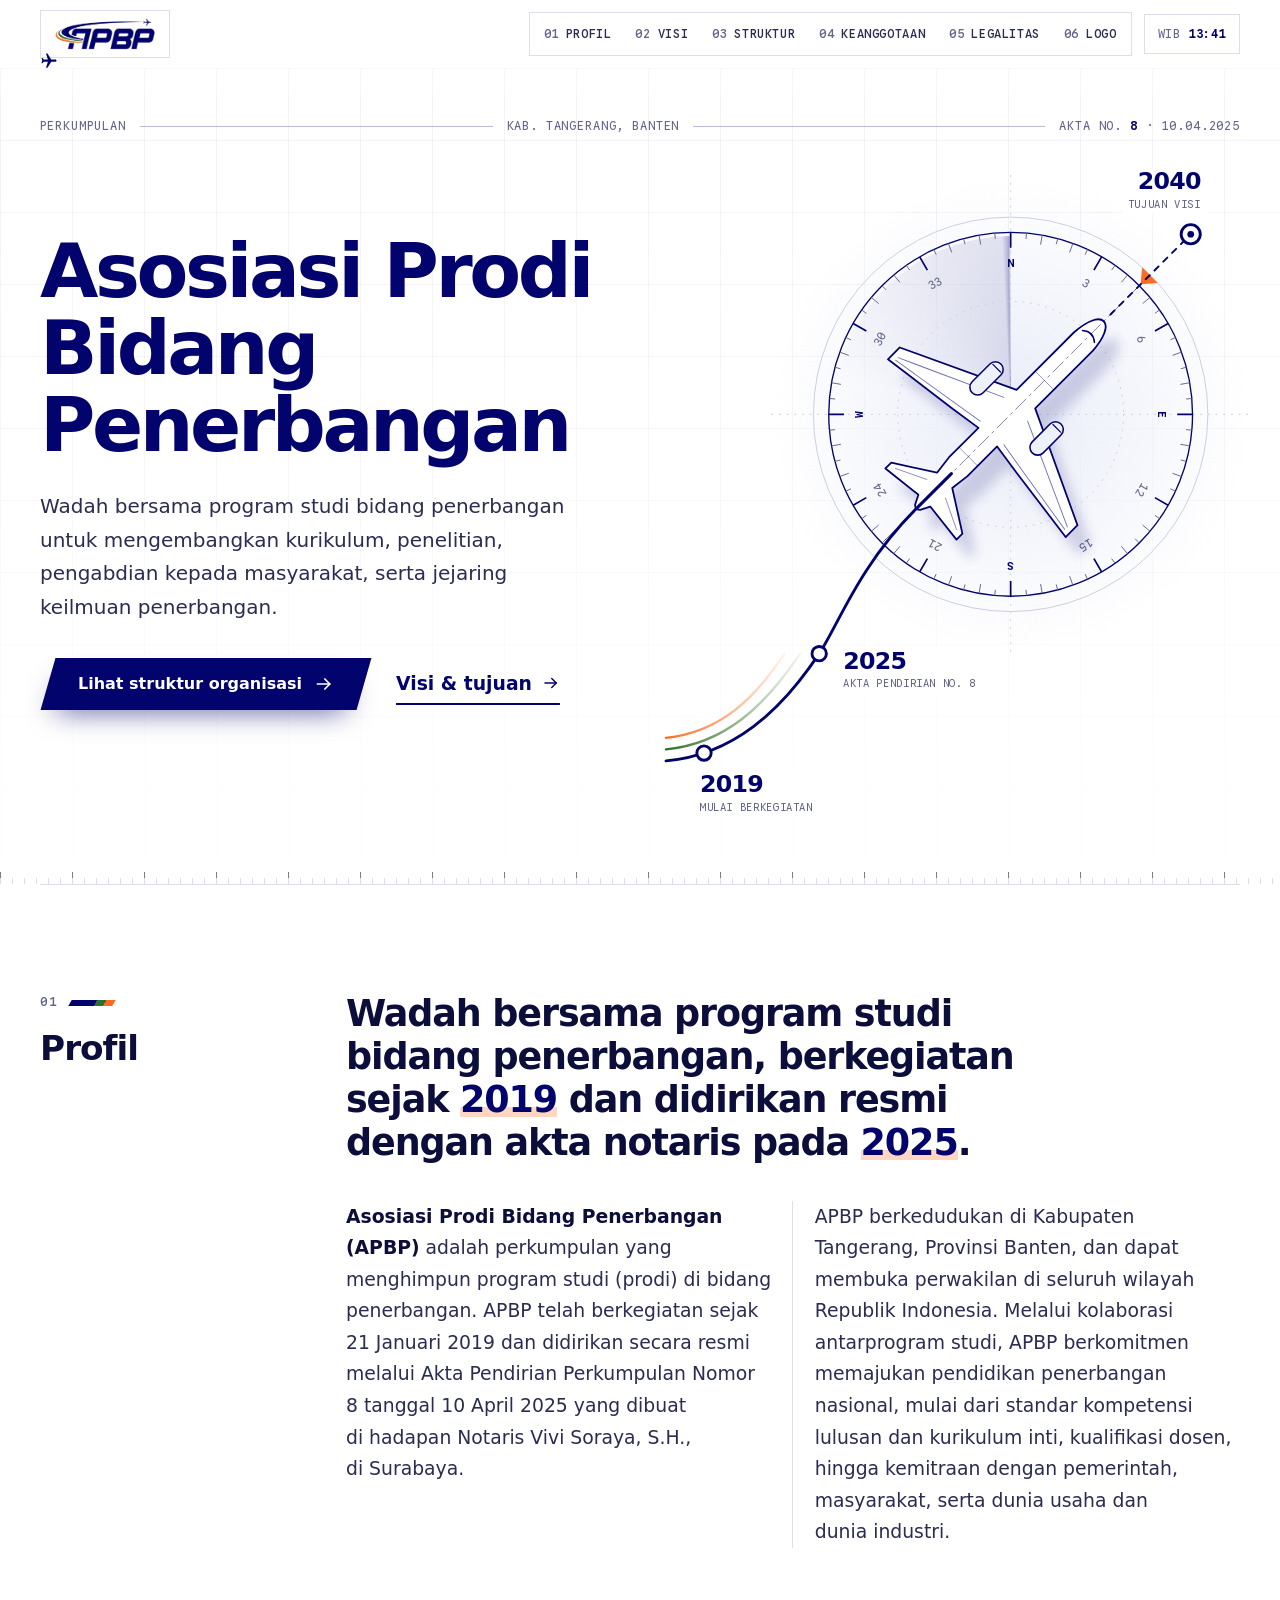
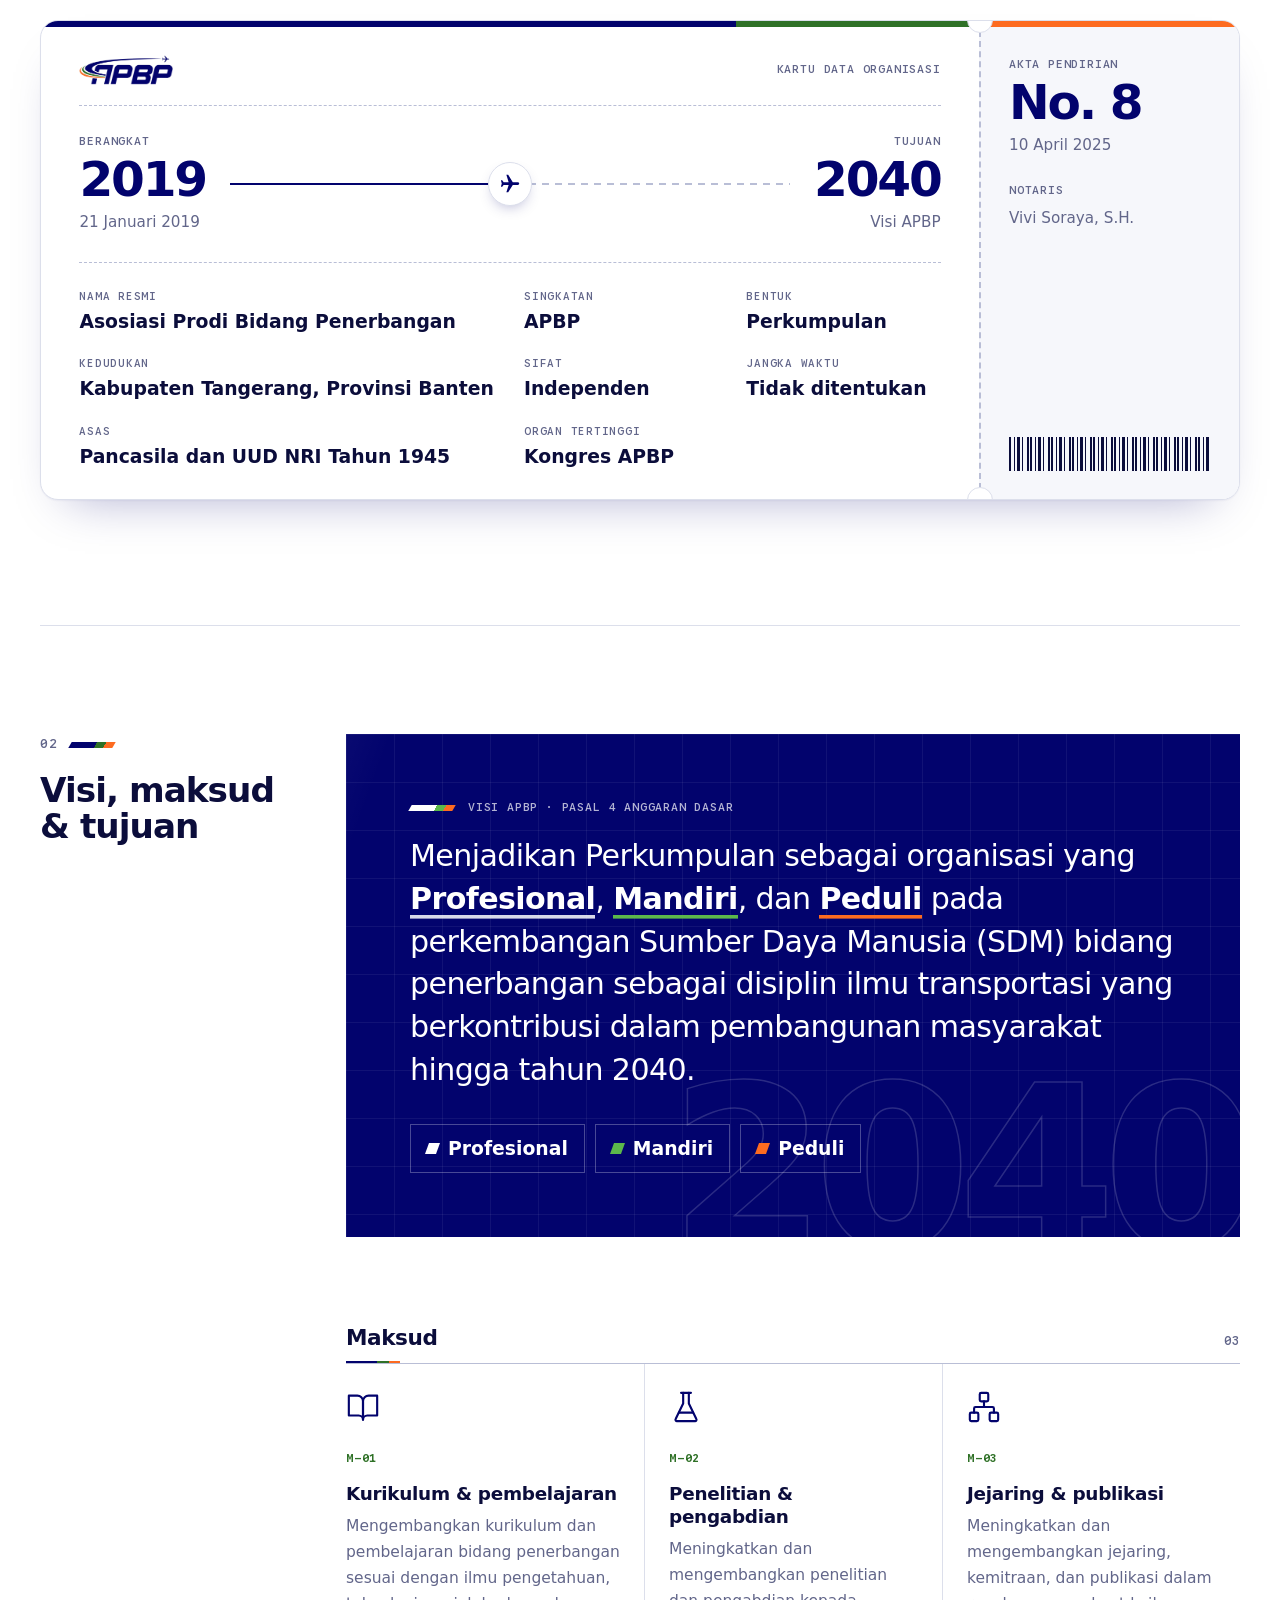
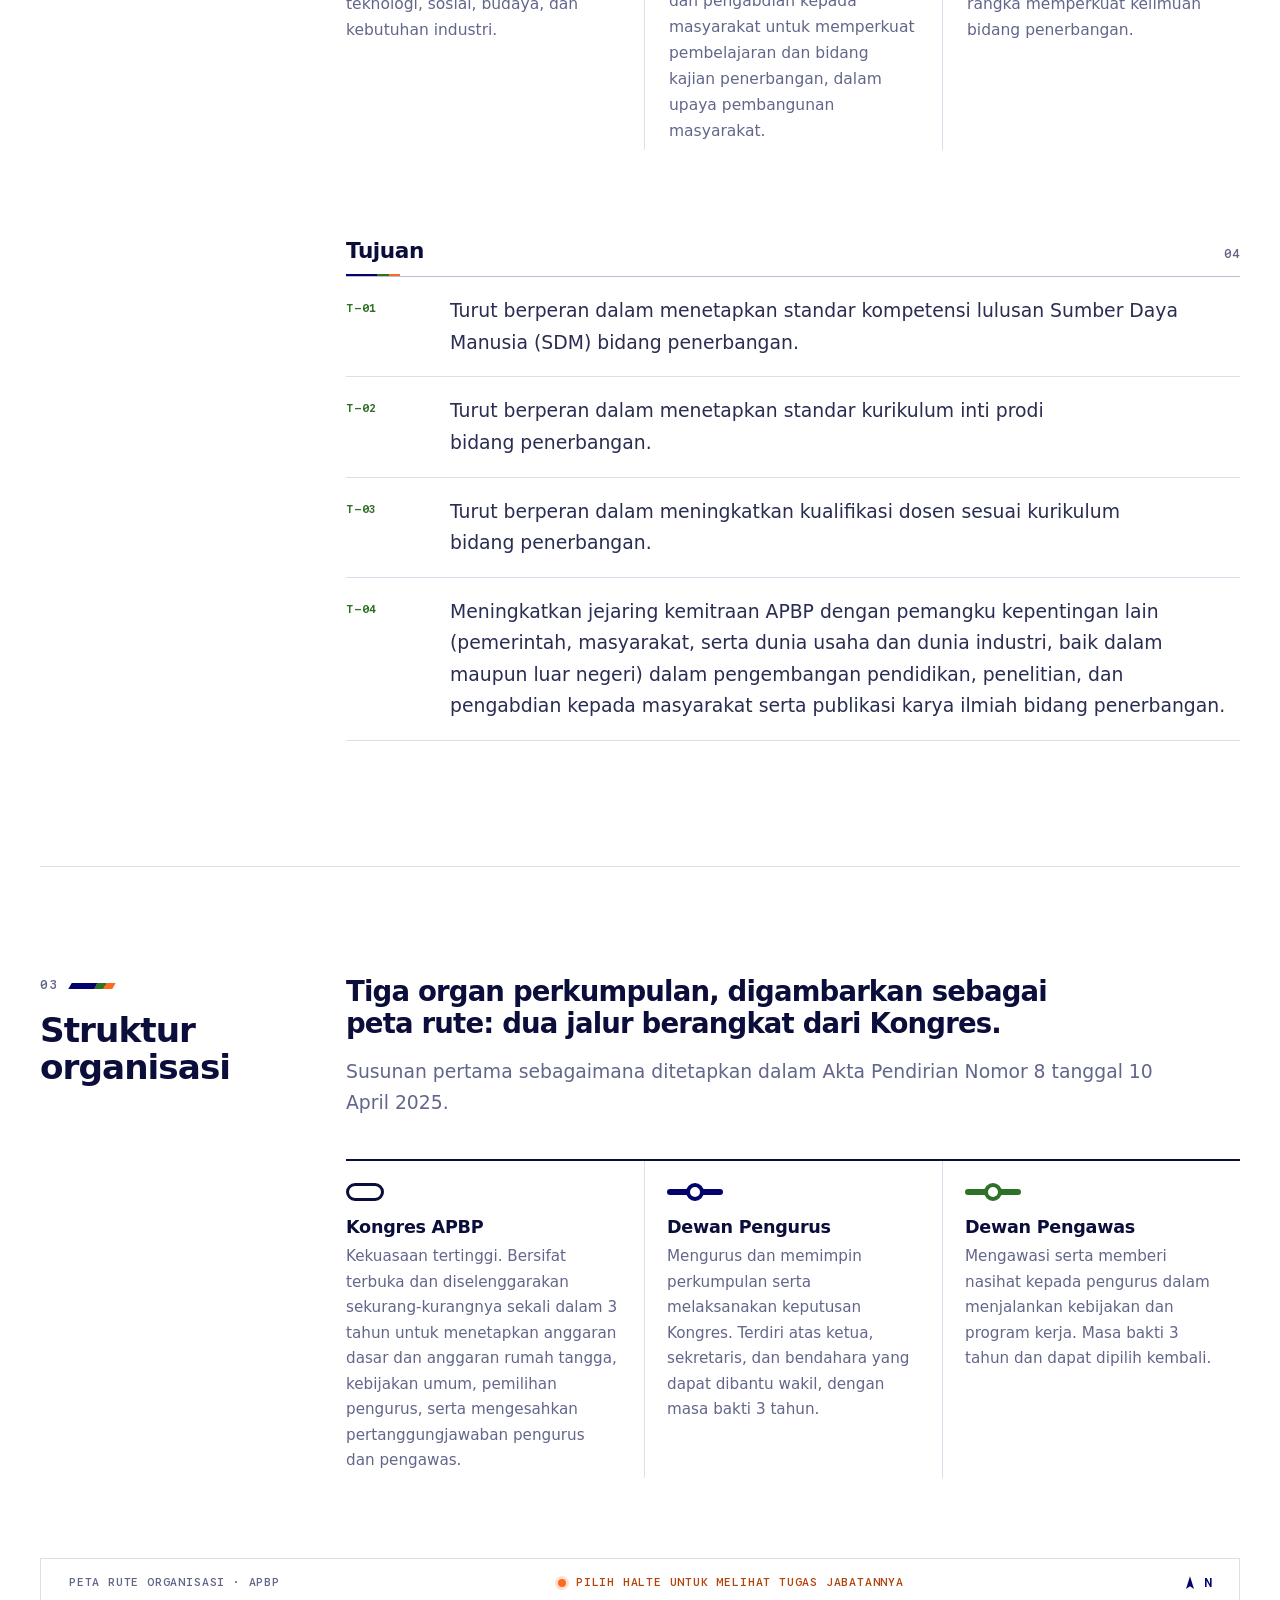
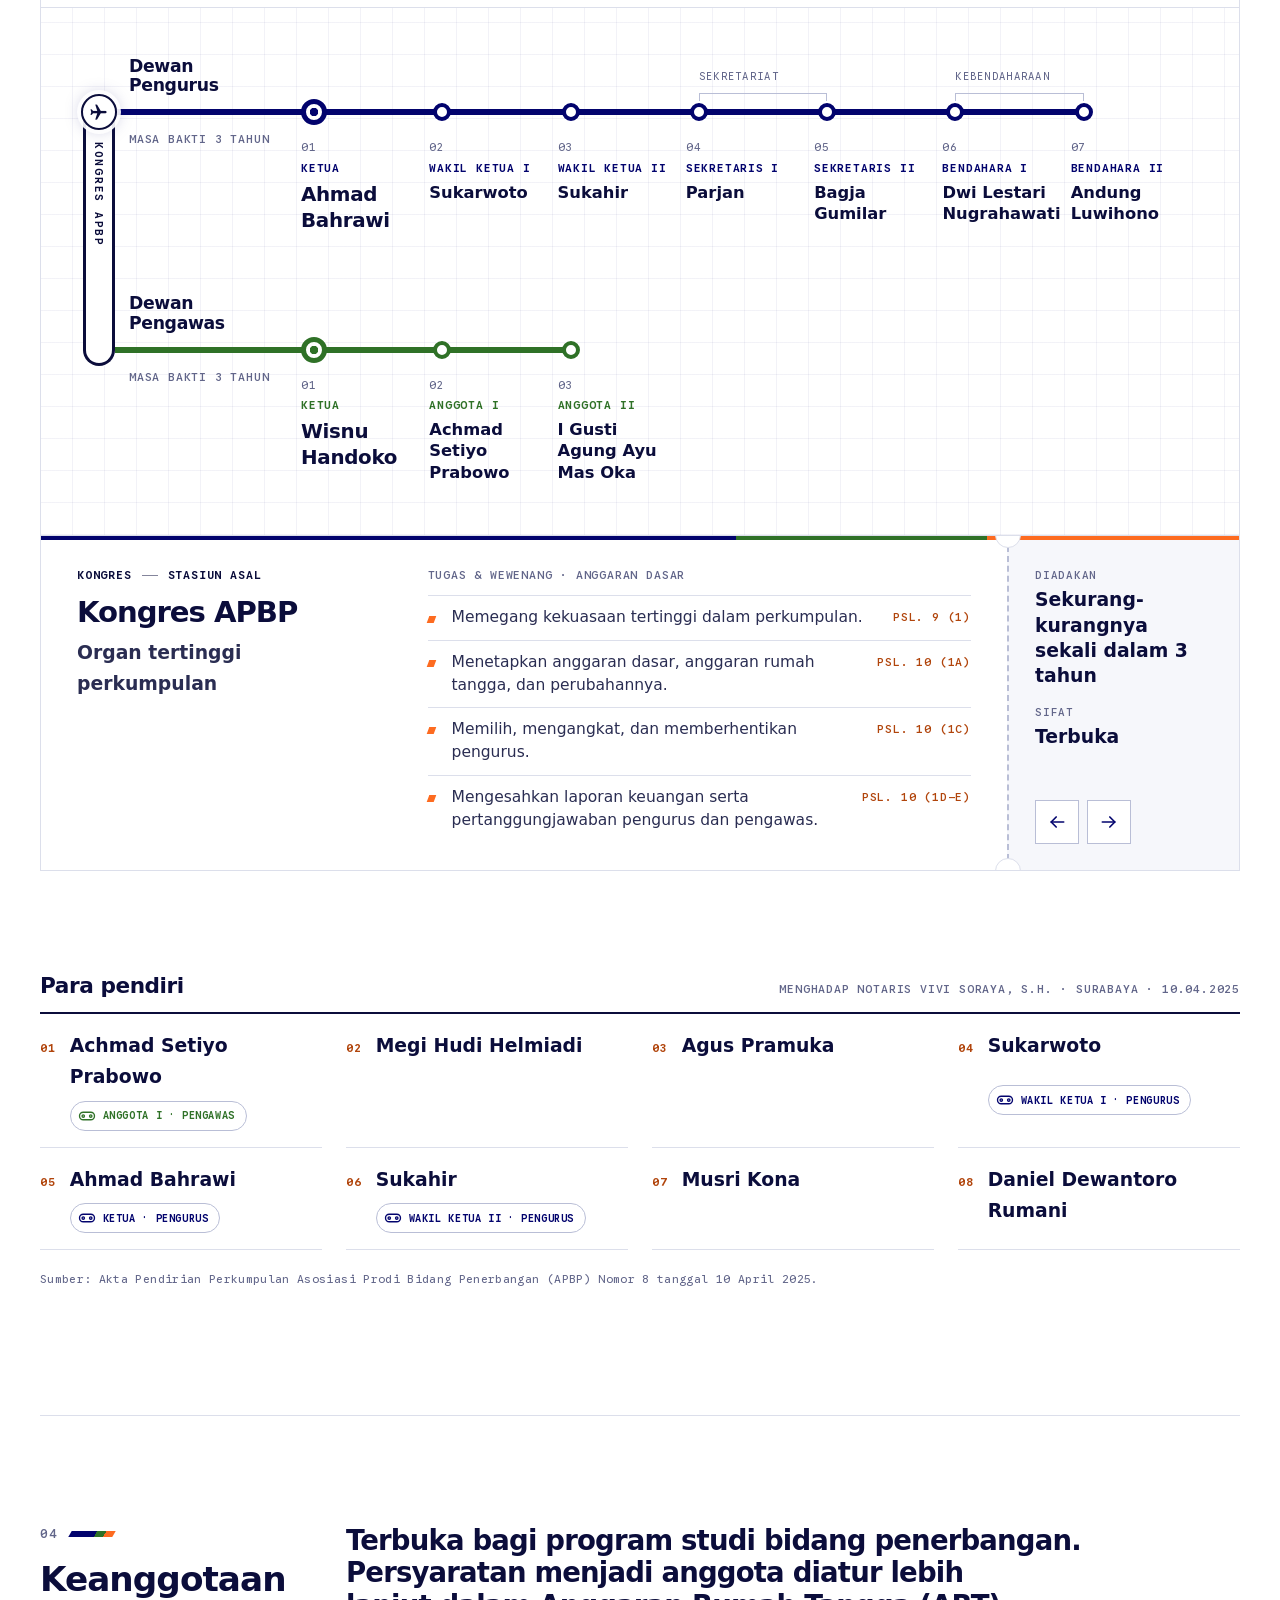
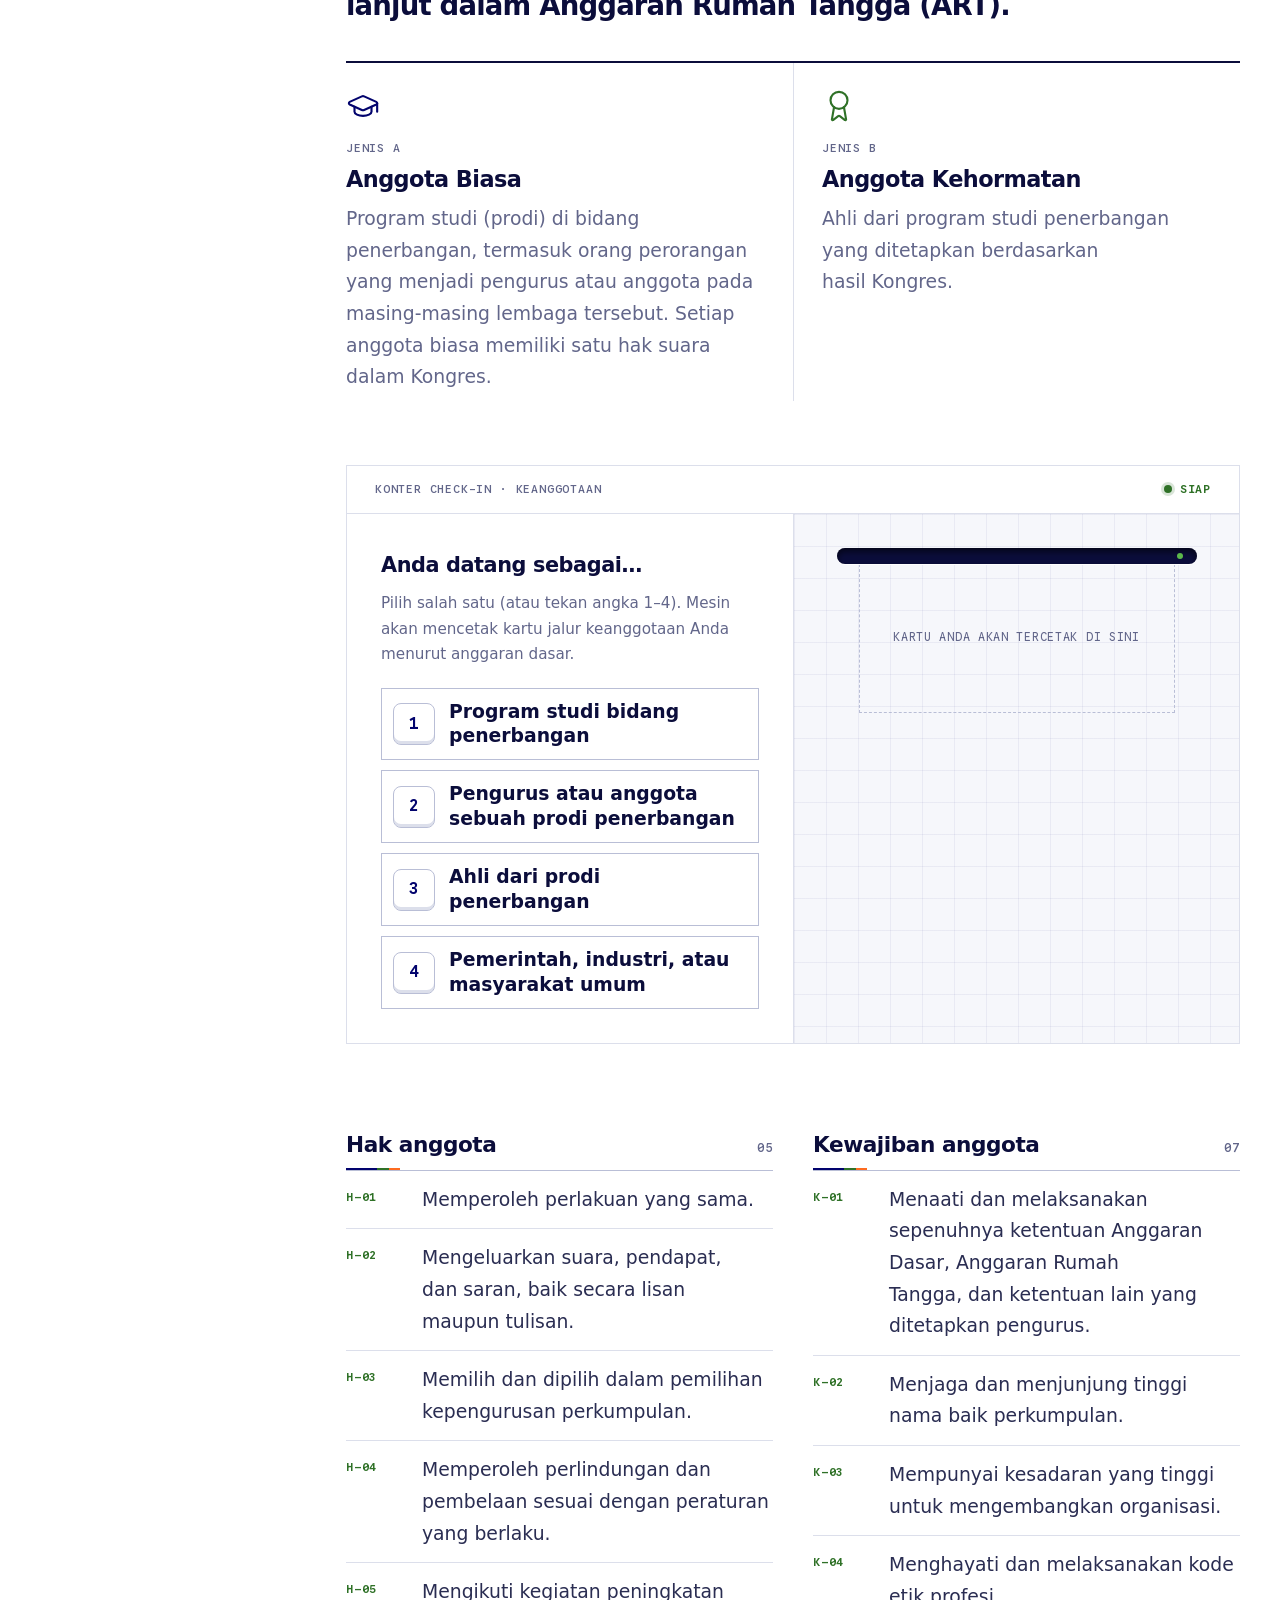
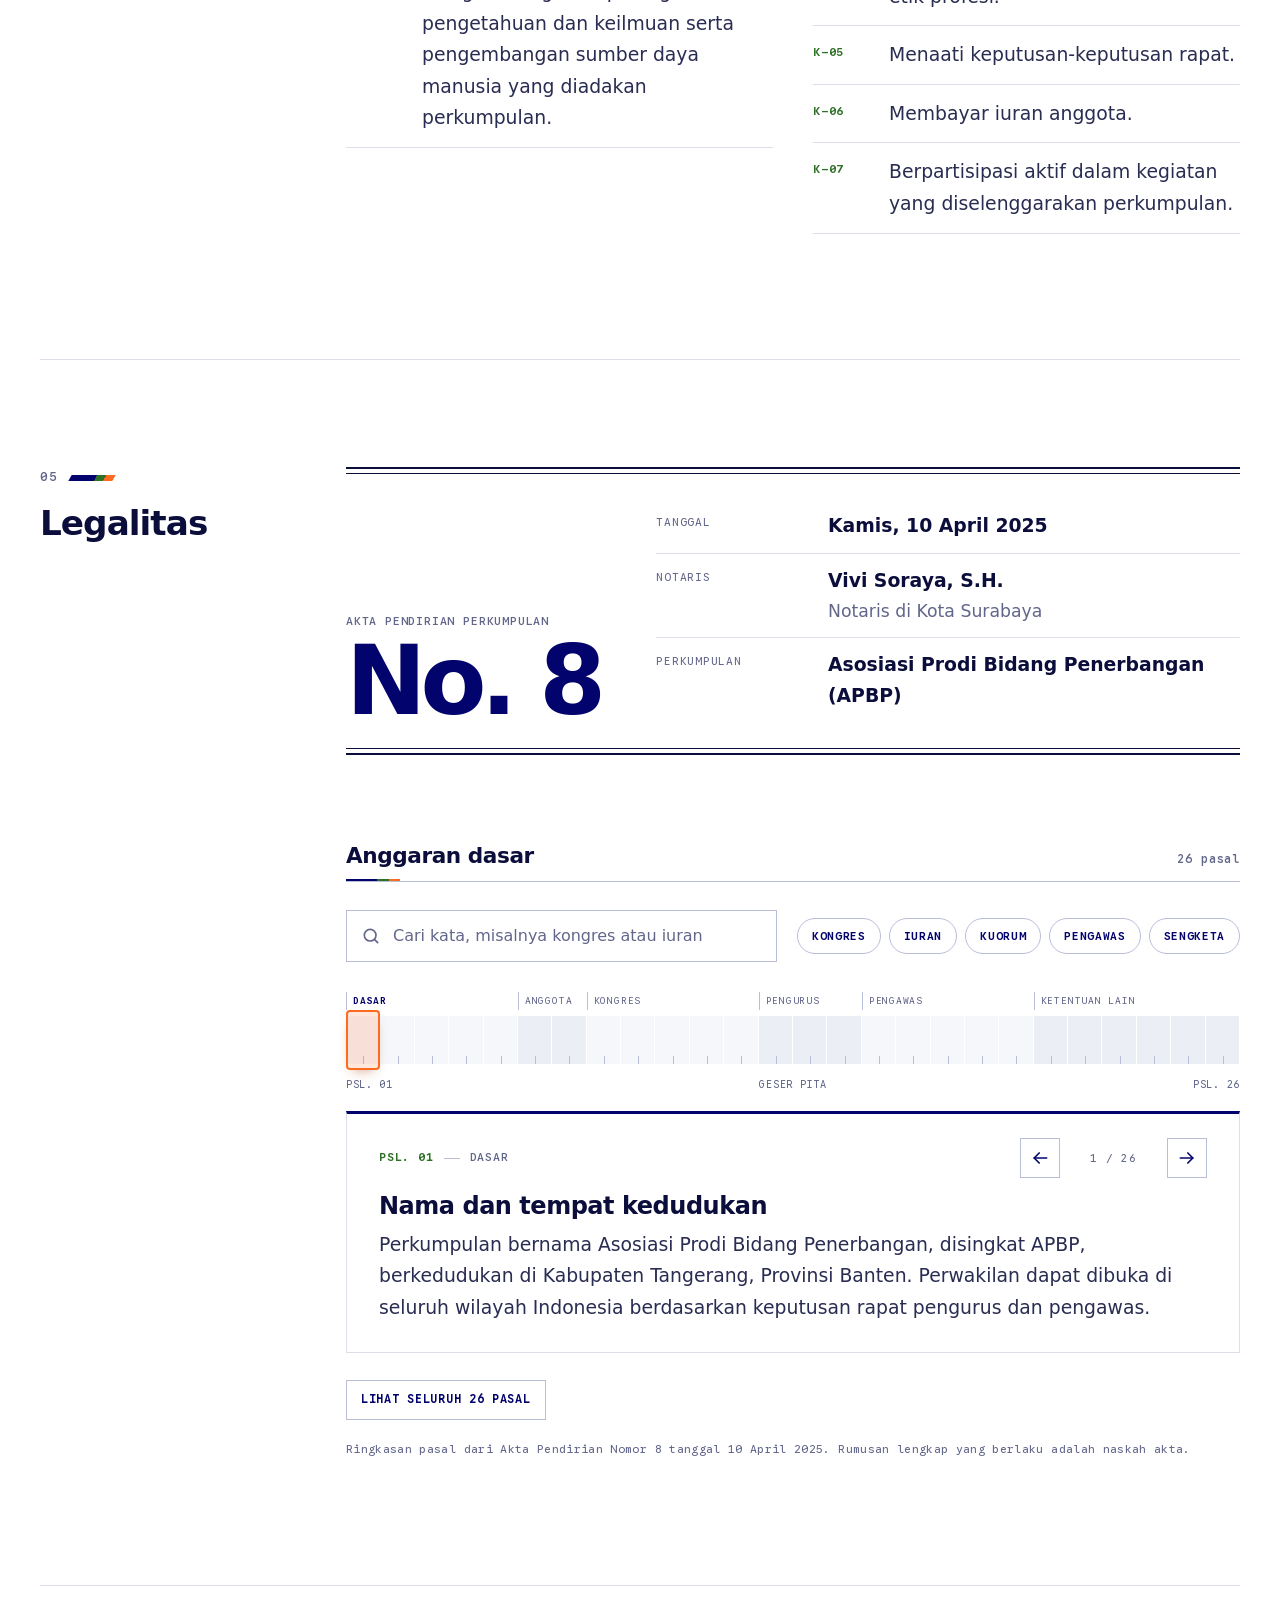
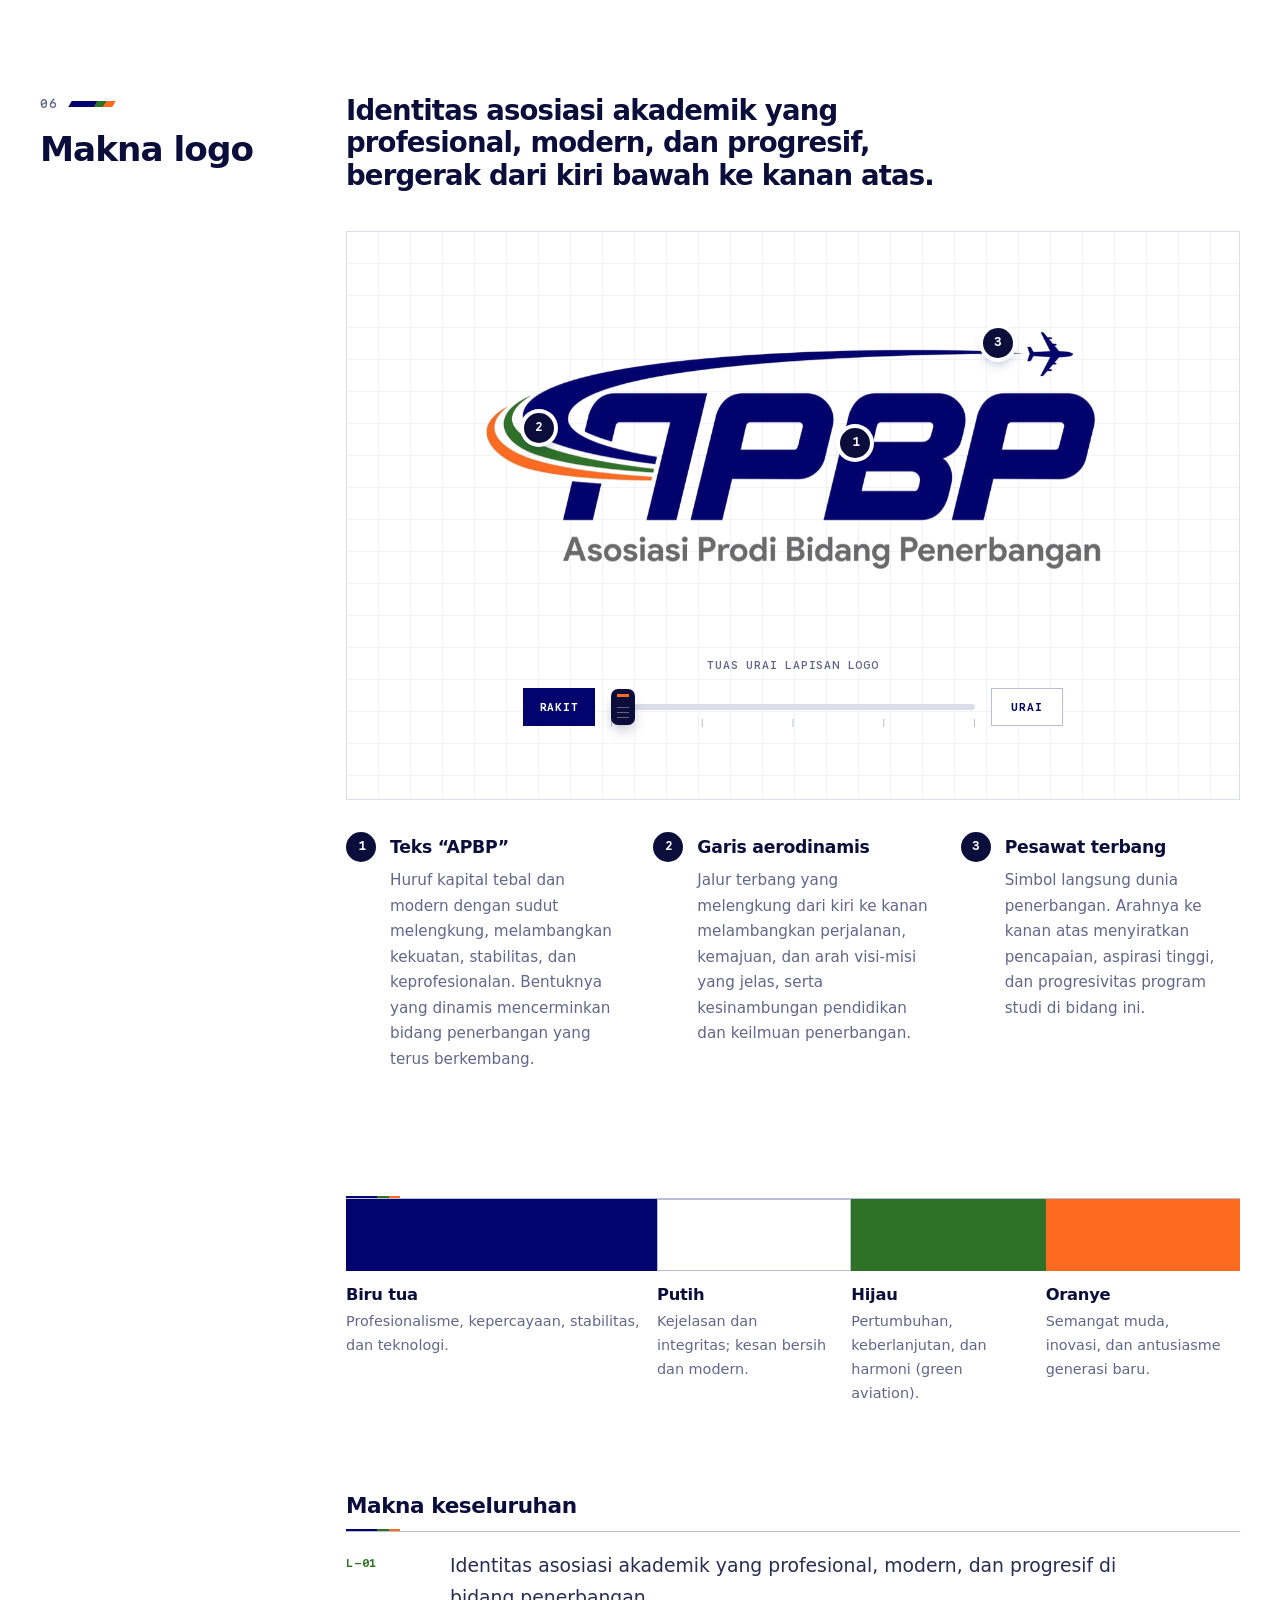
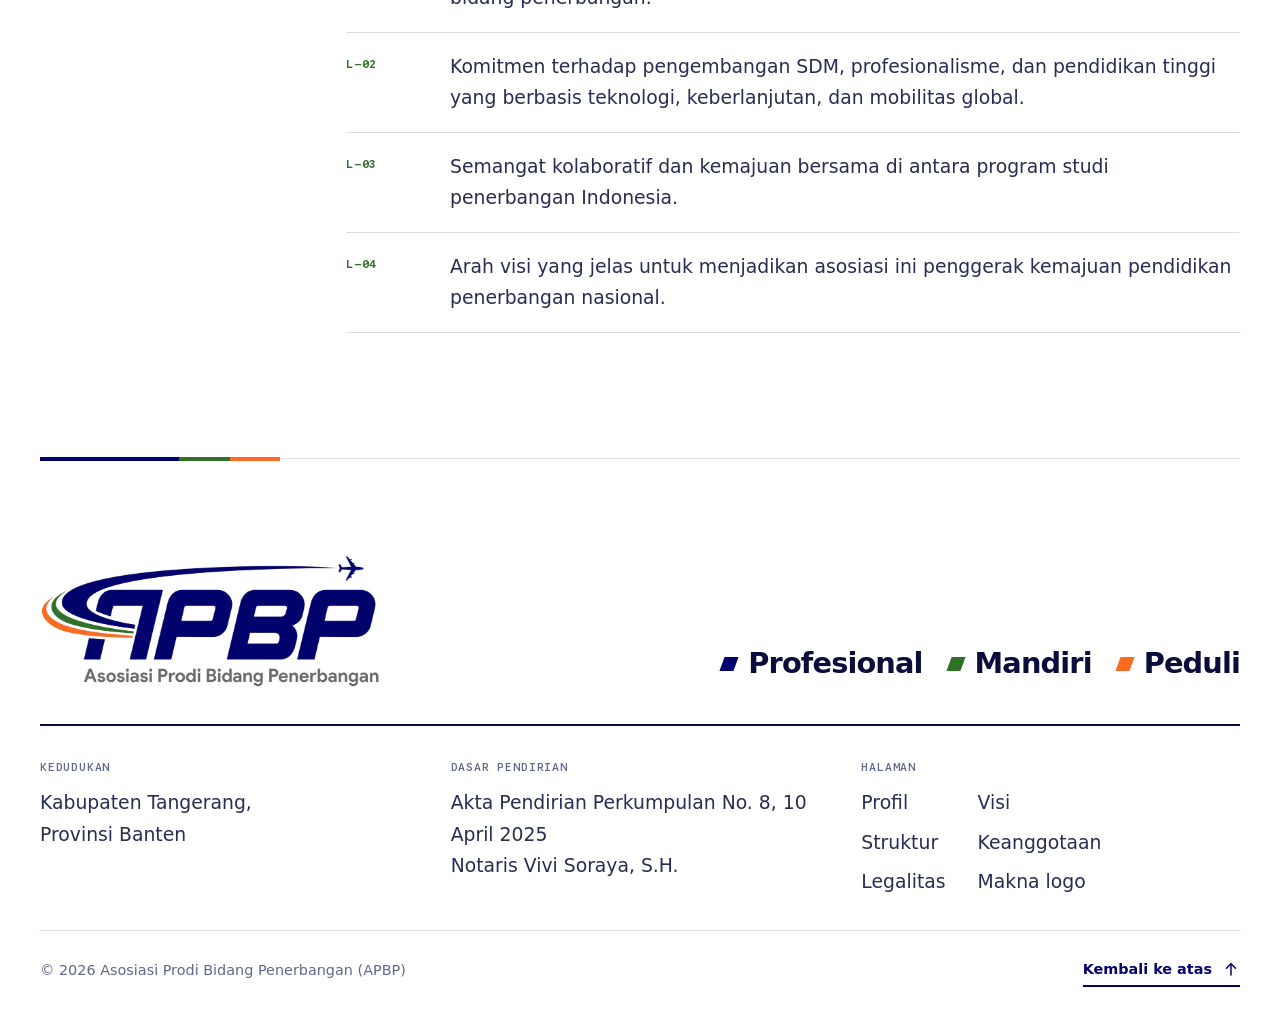
==== commit e1bfd73b: "Tambahkan keterangan pembuat" ====
--- a/index.html
+++ b/index.html
@@ -5,6 +5,7 @@
   <meta name="viewport" content="width=device-width, initial-scale=1">
   <title>APBP — Asosiasi Prodi Bidang Penerbangan</title>
   <meta name="description" content="Profil, visi, struktur organisasi, keanggotaan, dan legalitas Asosiasi Prodi Bidang Penerbangan (APBP) sesuai Akta Pendirian Nomor 8 tanggal 10 April 2025.">
+  <meta name="author" content="Diandra">
   <meta name="theme-color" content="#ffffff">
   <meta name="color-scheme" content="light">
   <link rel="canonical" href="https://apbp.my.id/">
